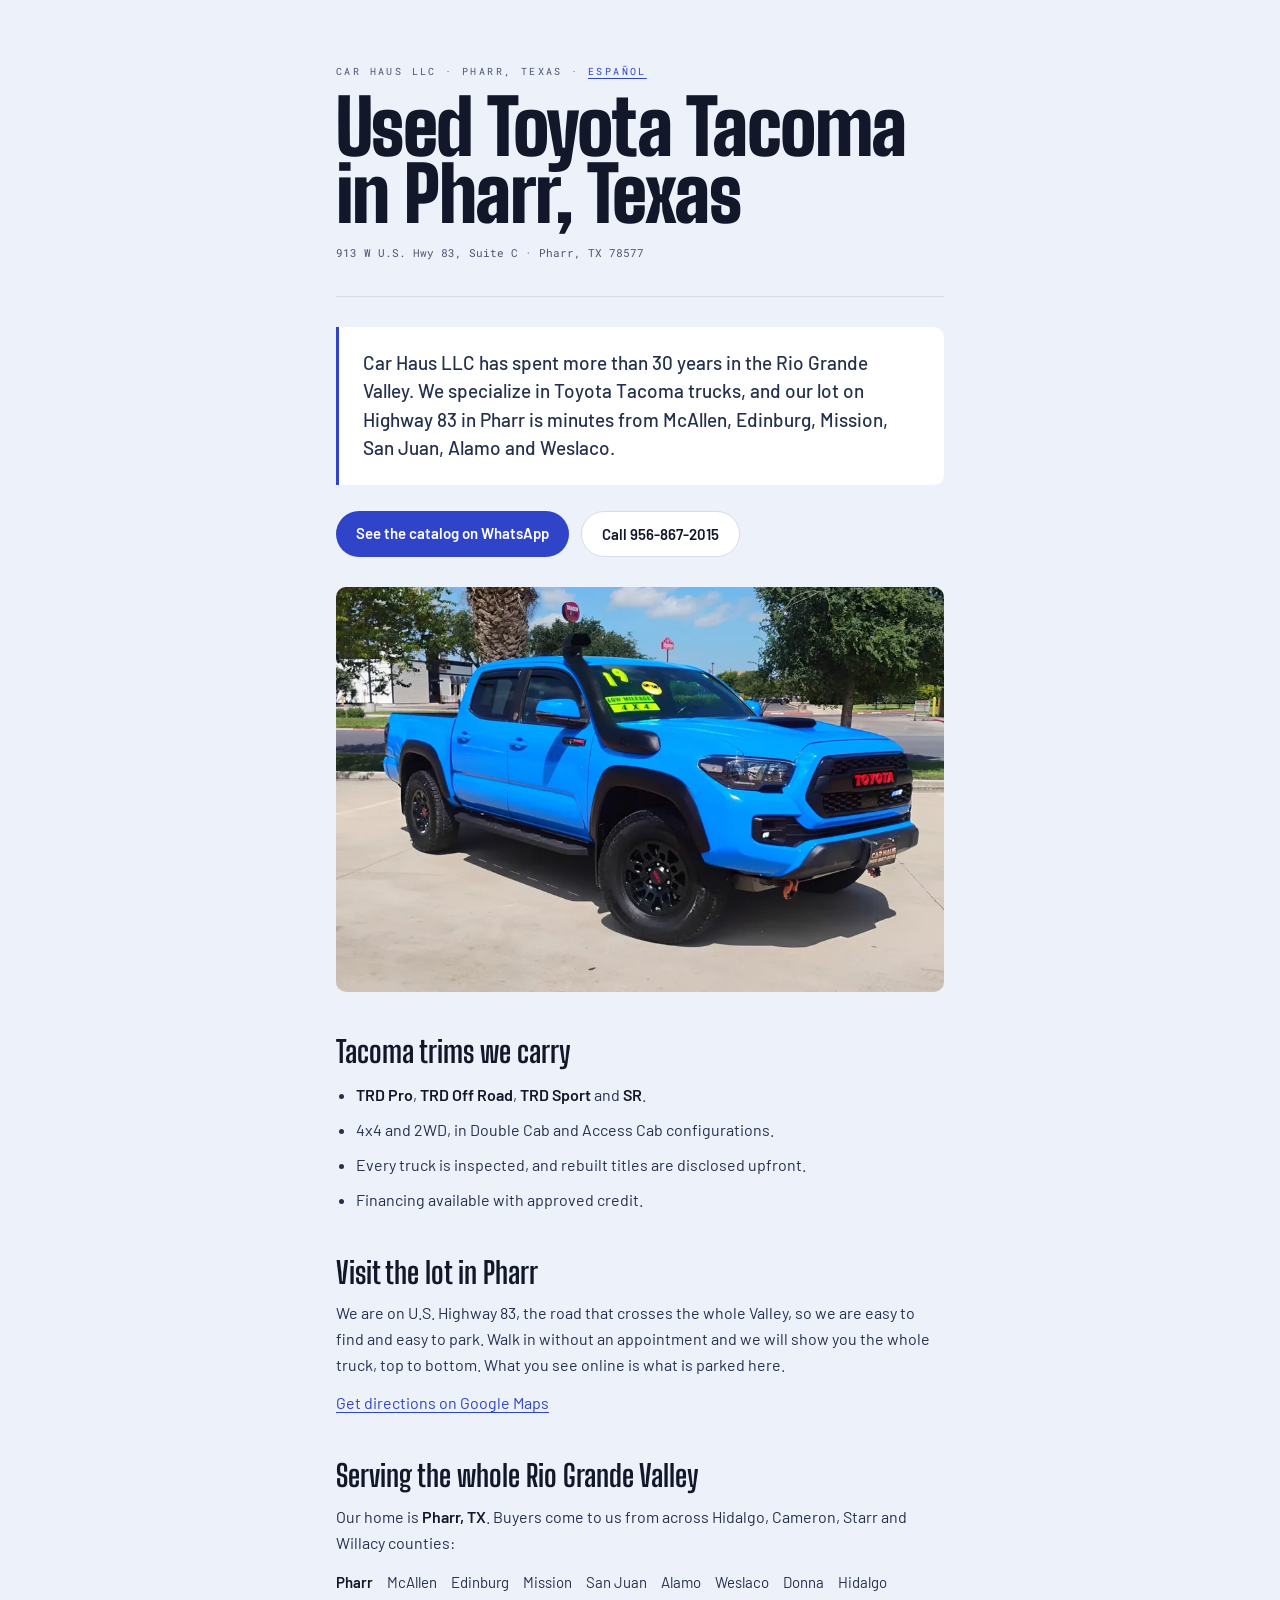
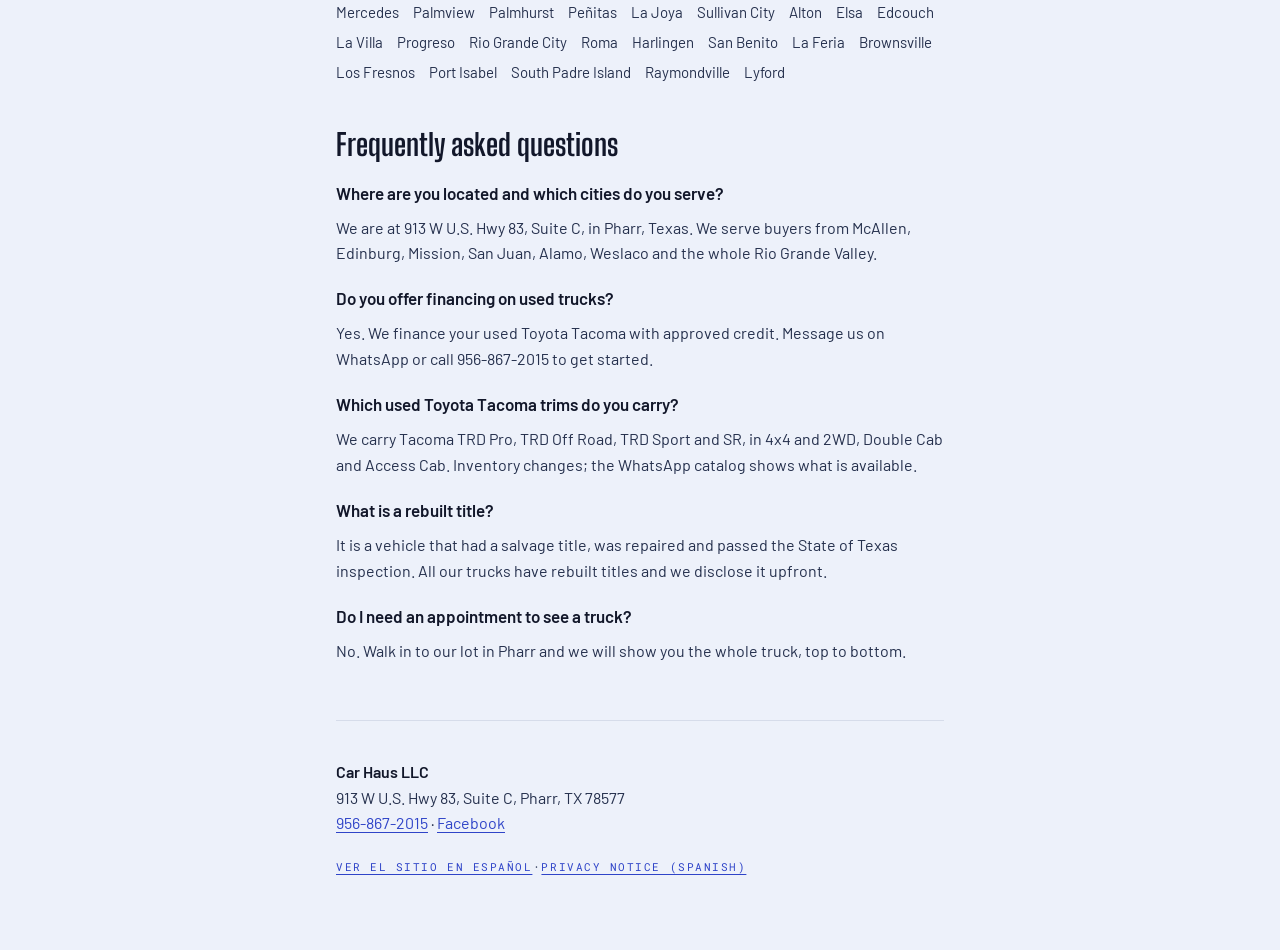
==== en.html @ 7c0ad37c "SEO bilingue y palabras clave" ====
<!DOCTYPE html>
<html lang="en-US">
<head>
<meta charset="utf-8">
<meta name="viewport" content="width=device-width, initial-scale=1, viewport-fit=cover">
<title>Used Toyota Tacoma in Pharr, TX | Car Haus LLC · McAllen &amp; RGV</title>
<meta name="description" content="Used Toyota Tacoma trucks in Pharr, Texas, minutes from McAllen, Edinburg, Mission, San Juan, Alamo and Weslaco. TRD Pro, TRD Off Road, TRD Sport and SR, inspected, with financing. 30+ years in the Rio Grande Valley.">
<meta name="robots" content="index, follow, max-image-preview:large">
<meta name="geo.region" content="US-TX">
<meta name="geo.placename" content="Pharr, Texas">
<meta name="theme-color" content="#EDF1FA">
<link rel="canonical" href="https://www.carhausrgv.com/en">
<link rel="alternate" hreflang="es-US" href="https://www.carhausrgv.com/">
<link rel="alternate" hreflang="en-US" href="https://www.carhausrgv.com/en">
<link rel="alternate" hreflang="x-default" href="https://www.carhausrgv.com/">
<meta property="og:type" content="website">
<meta property="og:site_name" content="Car Haus LLC">
<meta property="og:locale" content="en_US">
<meta property="og:locale:alternate" content="es_US">
<meta property="og:title" content="Used Toyota Tacoma in Pharr, TX | Car Haus LLC">
<meta property="og:description" content="Used Toyota Tacoma trucks in Pharr, Texas, serving McAllen, Edinburg, Mission and the whole Rio Grande Valley. Financing with approved credit.">
<meta property="og:url" content="https://www.carhausrgv.com/en">
<meta property="og:image" content="https://www.carhausrgv.com/assets/og-carhaus.png">
<meta name="twitter:card" content="summary_large_image">
<link rel="icon" href="/favicon.ico" sizes="any">
<link rel="apple-touch-icon" href="/apple-touch-icon.png">
<link rel="preconnect" href="https://fonts.googleapis.com">
<link rel="preconnect" href="https://fonts.gstatic.com" crossorigin>
<link href="https://fonts.googleapis.com/css2?family=Big+Shoulders+Display:wght@700;900&family=Barlow:wght@300;400;500;600&family=Roboto+Mono:wght@400&display=swap" rel="stylesheet">
<style>
  :root{
    --ice:#EDF1FA; --night:#04060F; --blue:#2F44C8;
    --tinta:#12172a; --tinta-2:#4a5470; --linea:#d6dcea;
    --display:"Big Shoulders Display",Impact,sans-serif;
    --body:"Barlow",system-ui,sans-serif;
    --mono:"Roboto Mono",ui-monospace,monospace;
  }
  *{box-sizing:border-box;margin:0;padding:0}
  body{
    background:var(--ice); color:var(--tinta); font-family:var(--body);
    -webkit-font-smoothing:antialiased;
    padding:0 24px calc(72px + env(safe-area-inset-bottom,0px));
  }
  .doc{max-width:38rem; margin:0 auto}
  header{padding:52px 0 34px; border-bottom:1px solid var(--linea)}
  .marca{font-family:var(--mono); font-size:10px; letter-spacing:.24em; text-transform:uppercase; color:var(--tinta-2)}
  h1{font-family:var(--display); font-weight:900; font-size:clamp(44px,11vw,76px);
     line-height:.88; letter-spacing:-.02em; margin-top:14px; text-wrap:balance}
  .fecha{margin-top:16px; font-family:var(--mono); font-size:11px; color:var(--tinta-2)}
  .resumen{
    margin-top:30px; padding:22px 24px; background:#fff;
    border-left:3px solid var(--blue); border-radius:0 10px 10px 0;
    font-size:clamp(16px,4.2vw,19px); line-height:1.5; font-weight:500; text-wrap:pretty;
  }
  h2{font-family:var(--display); font-weight:700; font-size:clamp(22px,5.5vw,30px);
     line-height:1.06; margin:44px 0 12px; text-wrap:balance}
  p{font-size:16px; line-height:1.62; color:#25304d; margin-top:12px; text-wrap:pretty}
  ul{margin:14px 0 0 20px}
  li{font-size:16px; line-height:1.62; color:#25304d; margin-top:9px; text-wrap:pretty}
  b{font-weight:600; color:var(--tinta)}
  a{color:var(--blue); text-decoration:underline; text-underline-offset:3px}
  a:focus-visible{outline:2px solid var(--blue); outline-offset:3px; border-radius:2px}
  footer{margin-top:56px; padding-top:26px; border-top:1px solid var(--linea);
         font-size:14px; line-height:1.6; color:var(--tinta-2)}
  footer a{color:var(--blue)}
  .volver{display:inline-block; margin-top:22px; font-family:var(--mono); font-size:11px;
          letter-spacing:.14em; text-transform:uppercase}
  .cta{display:flex; flex-wrap:wrap; gap:12px; margin-top:26px}
  .btn{display:inline-block; padding:13px 20px; border-radius:100px; font-weight:600; font-size:15px;
       text-decoration:none; background:var(--blue); color:#fff}
  .btn--alt{background:#fff; color:var(--tinta); border:1px solid var(--linea)}
  .hero-img{display:block; width:100%; height:auto; margin-top:30px; border-radius:10px}
  .ciudades{display:flex; flex-wrap:wrap; gap:6px 14px; list-style:none; margin:14px 0 0}
  .ciudades li{margin:0; font-size:15px}
  .ciudades li:first-child{font-weight:600; color:var(--tinta)}
  .faq-q{font-size:17px; font-weight:600; margin-top:22px; color:var(--tinta)}
</style>
<script type="application/ld+json">
{
  "@context": "https://schema.org",
  "@type": "AutoDealer",
  "@id": "https://www.carhausrgv.com/#dealer",
  "name": "Car Haus LLC",
  "url": "https://www.carhausrgv.com/en",
  "telephone": "+1-956-867-2015",
  "image": "https://www.carhausrgv.com/assets/og-carhaus.png",
  "address": {
    "@type": "PostalAddress",
    "streetAddress": "913 W U.S. Hwy 83, Suite C",
    "addressLocality": "Pharr",
    "addressRegion": "TX",
    "postalCode": "78577",
    "addressCountry": "US"
  },
  "description": "Used Toyota Tacoma dealer in Pharr, Texas, serving the Rio Grande Valley. 30+ years of experience. Inspected trucks with rebuilt titles disclosed upfront. Financing with approved credit.",
  "knowsLanguage": ["en", "es"],
  "sameAs": ["https://www.facebook.com/Carhaus2021"],
  "areaServed": [
    {"@type": "City", "name": "Pharr, TX"},
    {"@type": "City", "name": "McAllen, TX"},
    {"@type": "City", "name": "Edinburg, TX"},
    {"@type": "City", "name": "Mission, TX"},
    {"@type": "City", "name": "San Juan, TX"},
    {"@type": "City", "name": "Alamo, TX"},
    {"@type": "City", "name": "Weslaco, TX"},
    {"@type": "City", "name": "Donna, TX"},
    {"@type": "City", "name": "Hidalgo, TX"},
    {"@type": "City", "name": "Mercedes, TX"},
    {"@type": "City", "name": "Palmview, TX"},
    {"@type": "City", "name": "Palmhurst, TX"},
    {"@type": "City", "name": "Peñitas, TX"},
    {"@type": "City", "name": "La Joya, TX"},
    {"@type": "City", "name": "Sullivan City, TX"},
    {"@type": "City", "name": "Alton, TX"},
    {"@type": "City", "name": "Elsa, TX"},
    {"@type": "City", "name": "Edcouch, TX"},
    {"@type": "City", "name": "La Villa, TX"},
    {"@type": "City", "name": "Progreso, TX"},
    {"@type": "City", "name": "Rio Grande City, TX"},
    {"@type": "City", "name": "Roma, TX"},
    {"@type": "City", "name": "Harlingen, TX"},
    {"@type": "City", "name": "San Benito, TX"},
    {"@type": "City", "name": "La Feria, TX"},
    {"@type": "City", "name": "Brownsville, TX"},
    {"@type": "City", "name": "Los Fresnos, TX"},
    {"@type": "City", "name": "Port Isabel, TX"},
    {"@type": "City", "name": "South Padre Island, TX"},
    {"@type": "City", "name": "Raymondville, TX"},
    {"@type": "City", "name": "Lyford, TX"},
    {"@type": "AdministrativeArea", "name": "Rio Grande Valley"}
  ]
}
</script>
<script type="application/ld+json">
{
  "@context": "https://schema.org",
  "@type": "FAQPage",
  "inLanguage": "en-US",
  "mainEntity": [
    {
      "@type": "Question",
      "name": "Where are you located and which cities do you serve?",
      "acceptedAnswer": {
        "@type": "Answer",
        "text": "We are at 913 W U.S. Hwy 83, Suite C, in Pharr, Texas. We serve buyers from McAllen, Edinburg, Mission, San Juan, Alamo, Weslaco and the whole Rio Grande Valley."
      }
    },
    {
      "@type": "Question",
      "name": "Do you offer financing on used trucks?",
      "acceptedAnswer": {
        "@type": "Answer",
        "text": "Yes. We finance your used Toyota Tacoma with approved credit. Message us on WhatsApp or call 956-867-2015 to get started."
      }
    },
    {
      "@type": "Question",
      "name": "Which used Toyota Tacoma trims do you carry?",
      "acceptedAnswer": {
        "@type": "Answer",
        "text": "We carry Tacoma TRD Pro, TRD Off Road, TRD Sport and SR, in 4x4 and 2WD, Double Cab and Access Cab. Inventory changes; the WhatsApp catalog shows what is available."
      }
    },
    {
      "@type": "Question",
      "name": "What is a rebuilt title?",
      "acceptedAnswer": {
        "@type": "Answer",
        "text": "It is a vehicle that had a salvage title, was repaired and passed the State of Texas inspection. All our trucks have rebuilt titles and we disclose it upfront."
      }
    },
    {
      "@type": "Question",
      "name": "Do I need an appointment to see a truck?",
      "acceptedAnswer": {
        "@type": "Answer",
        "text": "No. Walk in to our lot in Pharr and we will show you the whole truck, top to bottom."
      }
    }
  ]
}
</script>
</head>
<body>
<main class="doc">
  <header>
    <p class="marca">Car Haus LLC · Pharr, Texas · <a href="/" hreflang="es" lang="es">Español</a></p>
    <h1>Used Toyota Tacoma in Pharr, Texas</h1>
    <p class="fecha">913 W U.S. Hwy 83, Suite C · Pharr, TX 78577</p>
  </header>

  <p class="resumen">Car Haus LLC has spent more than 30 years in the Rio Grande Valley. We specialize in Toyota Tacoma trucks, and our lot on Highway 83 in Pharr is minutes from McAllen, Edinburg, Mission, San Juan, Alamo and Weslaco.</p>

  <div class="cta">
    <a class="btn" href="https://wa.me/c/19568672015" rel="noopener">See the catalog on WhatsApp</a>
    <a class="btn btn--alt" href="tel:+19568672015">Call 956-867-2015</a>
  </div>

  <img class="hero-img" src="/assets/gallery/galeria-01-w.webp" width="900" height="600" alt="Blue Toyota Tacoma TRD Pro 4x4 on the Car Haus LLC lot in Pharr, Texas" fetchpriority="high">

  <h2>Tacoma trims we carry</h2>
  <ul>
    <li><b>TRD Pro</b>, <b>TRD Off Road</b>, <b>TRD Sport</b> and <b>SR</b>.</li>
    <li>4x4 and 2WD, in Double Cab and Access Cab configurations.</li>
    <li>Every truck is inspected, and rebuilt titles are disclosed upfront.</li>
    <li>Financing available with approved credit.</li>
  </ul>

  <h2>Visit the lot in Pharr</h2>
  <p>We are on U.S. Highway 83, the road that crosses the whole Valley, so we are easy to find and easy to park. Walk in without an appointment and we will show you the whole truck, top to bottom. What you see online is what is parked here.</p>
  <p><a href="https://www.google.com/maps/search/?api=1&amp;query=913+W+U.S.+Hwy+83+Suite+C%2C+Pharr%2C+TX+78577" rel="noopener">Get directions on Google Maps</a></p>

  <h2>Serving the whole Rio Grande Valley</h2>
  <p>Our home is <b>Pharr, TX</b>. Buyers come to us from across Hidalgo, Cameron, Starr and Willacy counties:</p>
  <ul class="ciudades">
    <li>Pharr</li>
    <li>McAllen</li>
    <li>Edinburg</li>
    <li>Mission</li>
    <li>San Juan</li>
    <li>Alamo</li>
    <li>Weslaco</li>
    <li>Donna</li>
    <li>Hidalgo</li>
    <li>Mercedes</li>
    <li>Palmview</li>
    <li>Palmhurst</li>
    <li>Peñitas</li>
    <li>La Joya</li>
    <li>Sullivan City</li>
    <li>Alton</li>
    <li>Elsa</li>
    <li>Edcouch</li>
    <li>La Villa</li>
    <li>Progreso</li>
    <li>Rio Grande City</li>
    <li>Roma</li>
    <li>Harlingen</li>
    <li>San Benito</li>
    <li>La Feria</li>
    <li>Brownsville</li>
    <li>Los Fresnos</li>
    <li>Port Isabel</li>
    <li>South Padre Island</li>
    <li>Raymondville</li>
    <li>Lyford</li>
  </ul>

  <h2>Frequently asked questions</h2>
  <h3 class="faq-q">Where are you located and which cities do you serve?</h3>
  <p>We are at 913 W U.S. Hwy 83, Suite C, in Pharr, Texas. We serve buyers from McAllen, Edinburg, Mission, San Juan, Alamo, Weslaco and the whole Rio Grande Valley.</p>
  <h3 class="faq-q">Do you offer financing on used trucks?</h3>
  <p>Yes. We finance your used Toyota Tacoma with approved credit. Message us on WhatsApp or call 956-867-2015 to get started.</p>
  <h3 class="faq-q">Which used Toyota Tacoma trims do you carry?</h3>
  <p>We carry Tacoma TRD Pro, TRD Off Road, TRD Sport and SR, in 4x4 and 2WD, Double Cab and Access Cab. Inventory changes; the WhatsApp catalog shows what is available.</p>
  <h3 class="faq-q">What is a rebuilt title?</h3>
  <p>It is a vehicle that had a salvage title, was repaired and passed the State of Texas inspection. All our trucks have rebuilt titles and we disclose it upfront.</p>
  <h3 class="faq-q">Do I need an appointment to see a truck?</h3>
  <p>No. Walk in to our lot in Pharr and we will show you the whole truck, top to bottom.</p>

  <footer>
    <p><b>Car Haus LLC</b><br>
    913 W U.S. Hwy 83, Suite C, Pharr, TX 78577<br>
    <a href="tel:+19568672015">956-867-2015</a> · <a href="https://www.facebook.com/Carhaus2021" rel="noopener">Facebook</a></p>
    <a class="volver" href="/" hreflang="es" lang="es">Ver el sitio en español</a> ·
    <a class="volver" href="/privacidad">Privacy notice (Spanish)</a>
  </footer>
</main>
</body>
</html>
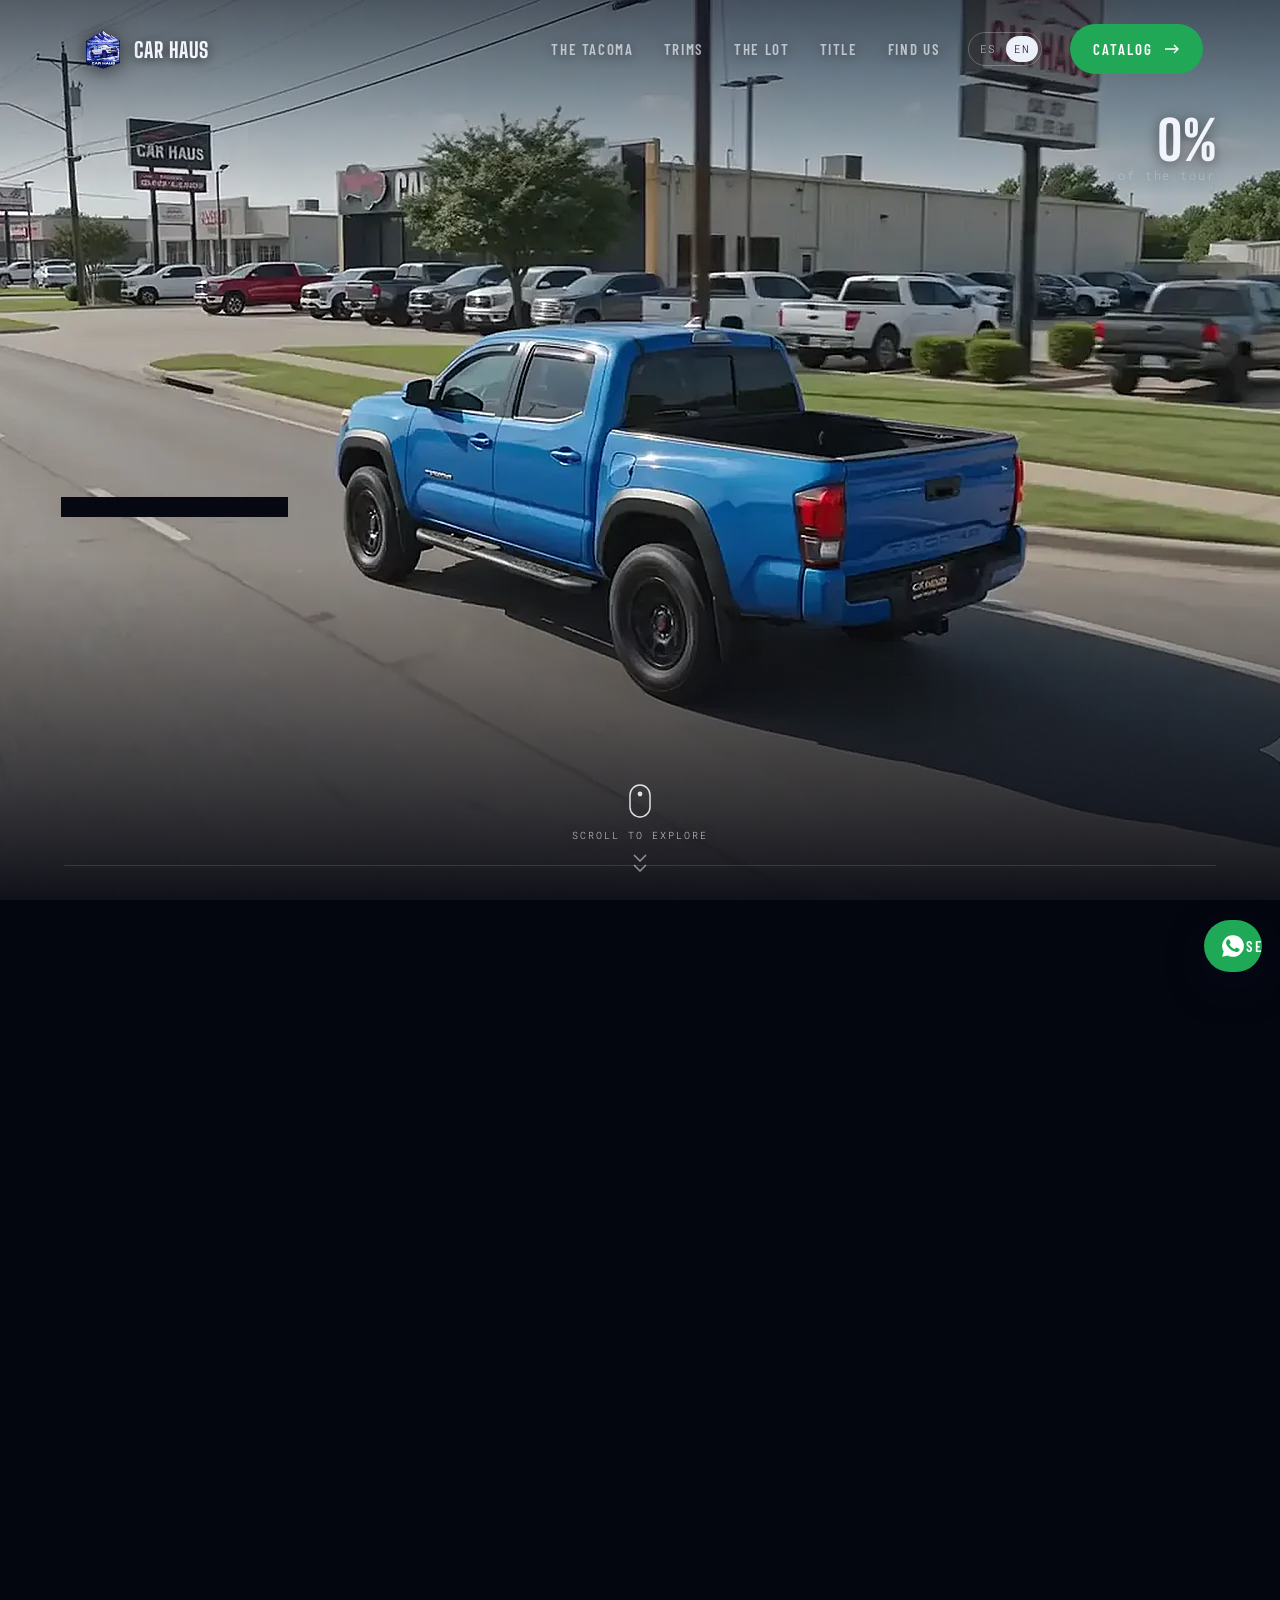
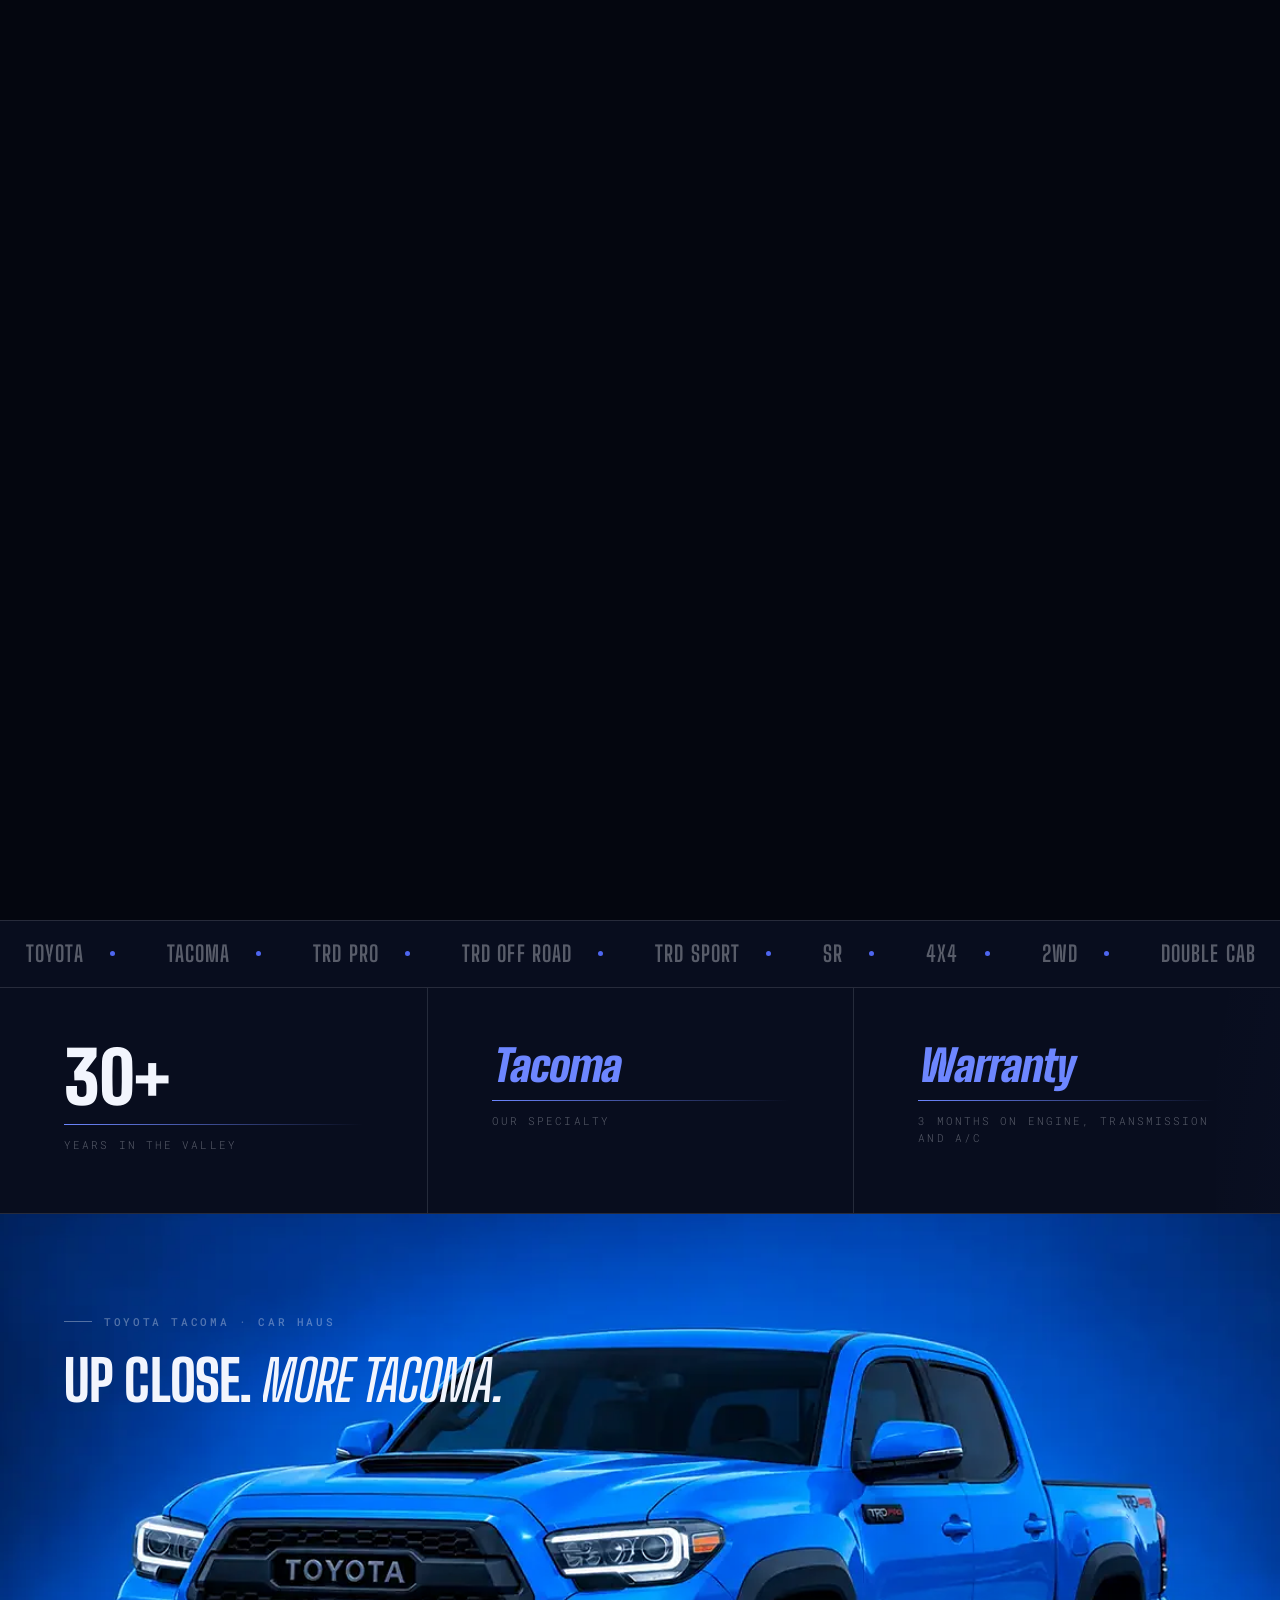
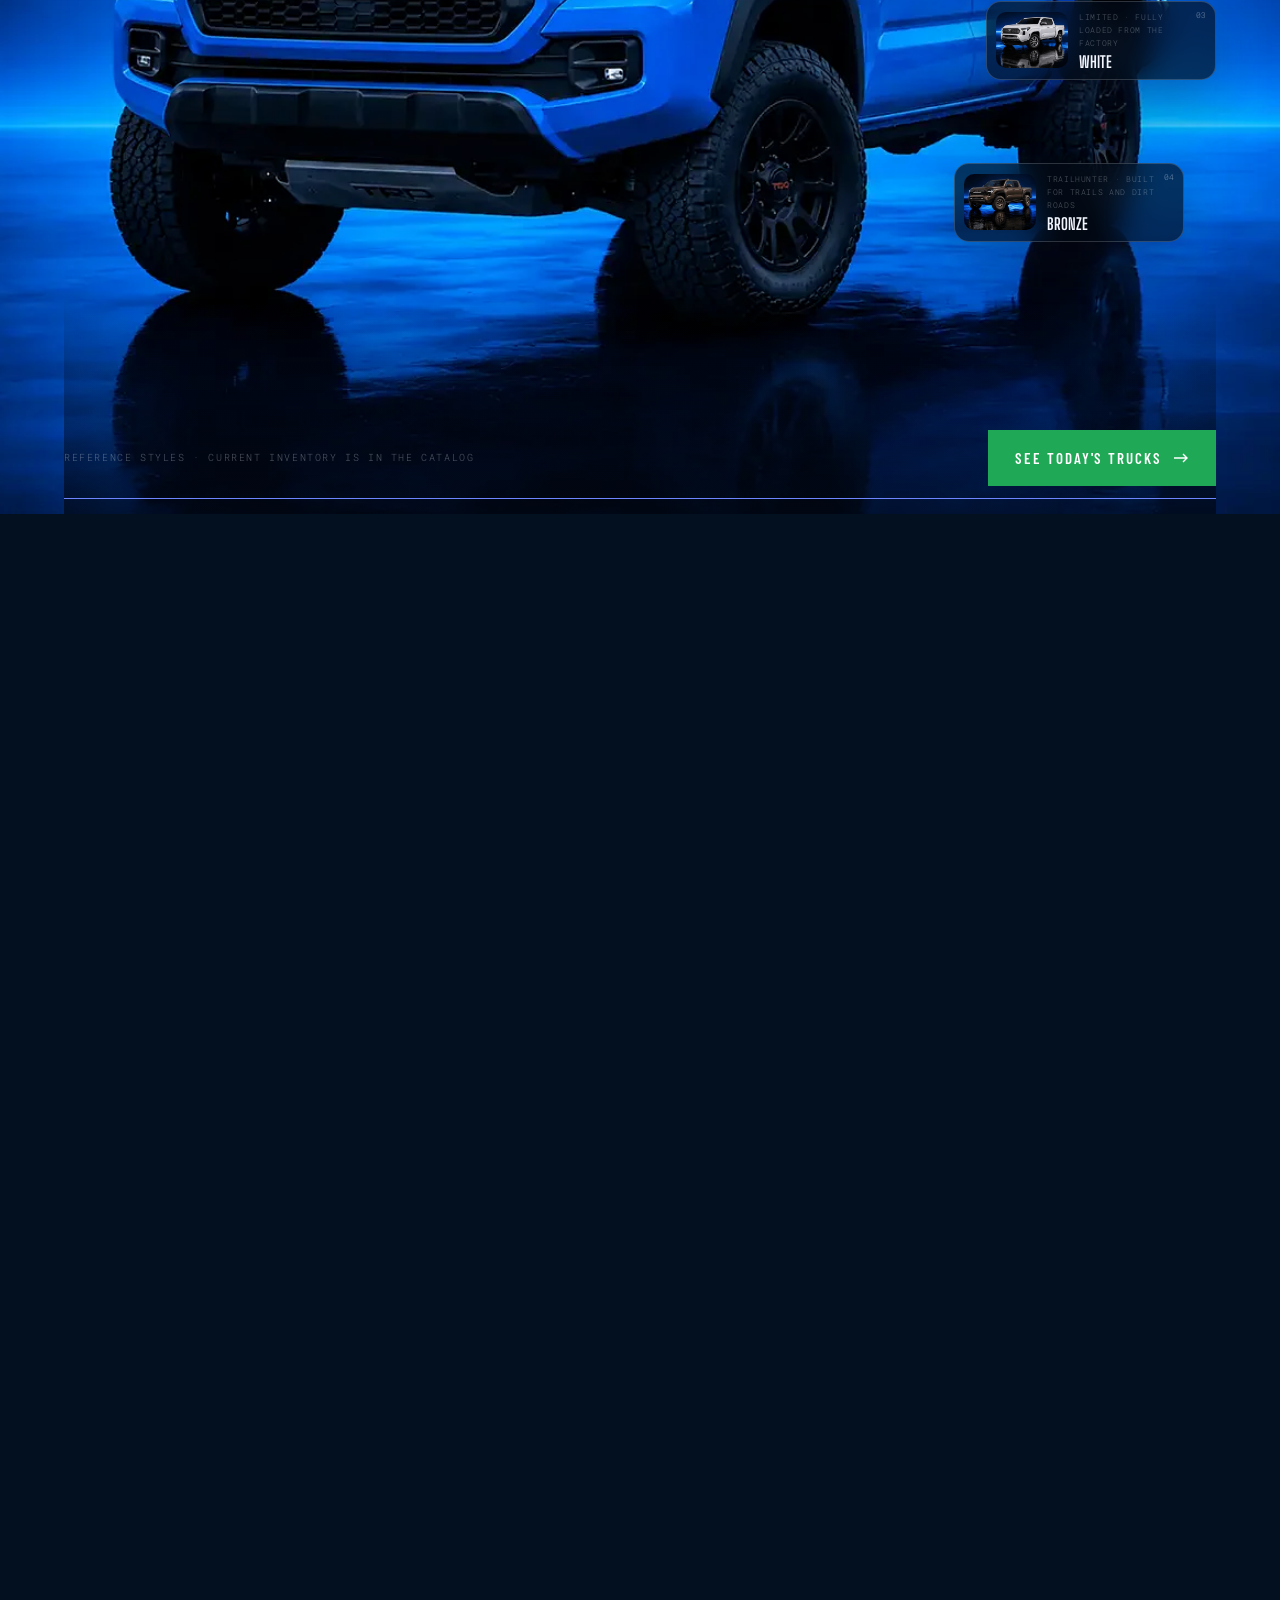
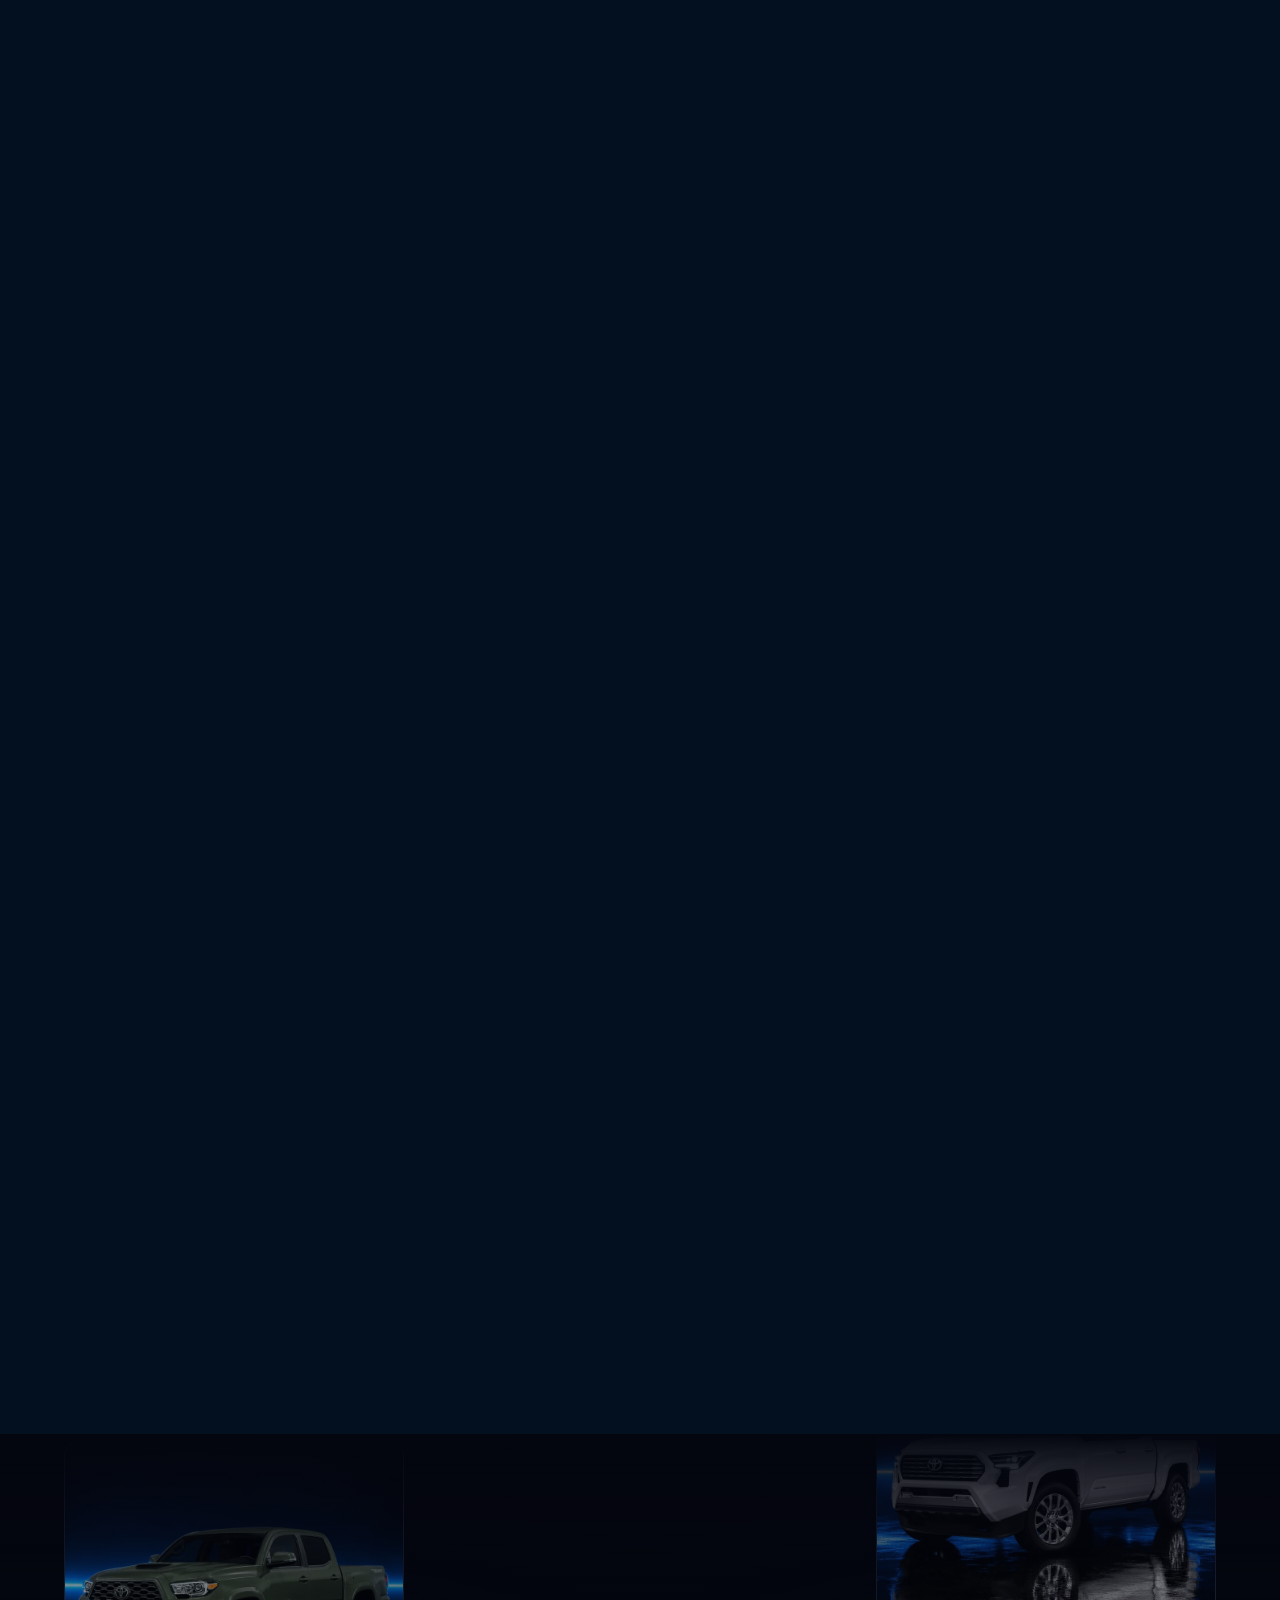
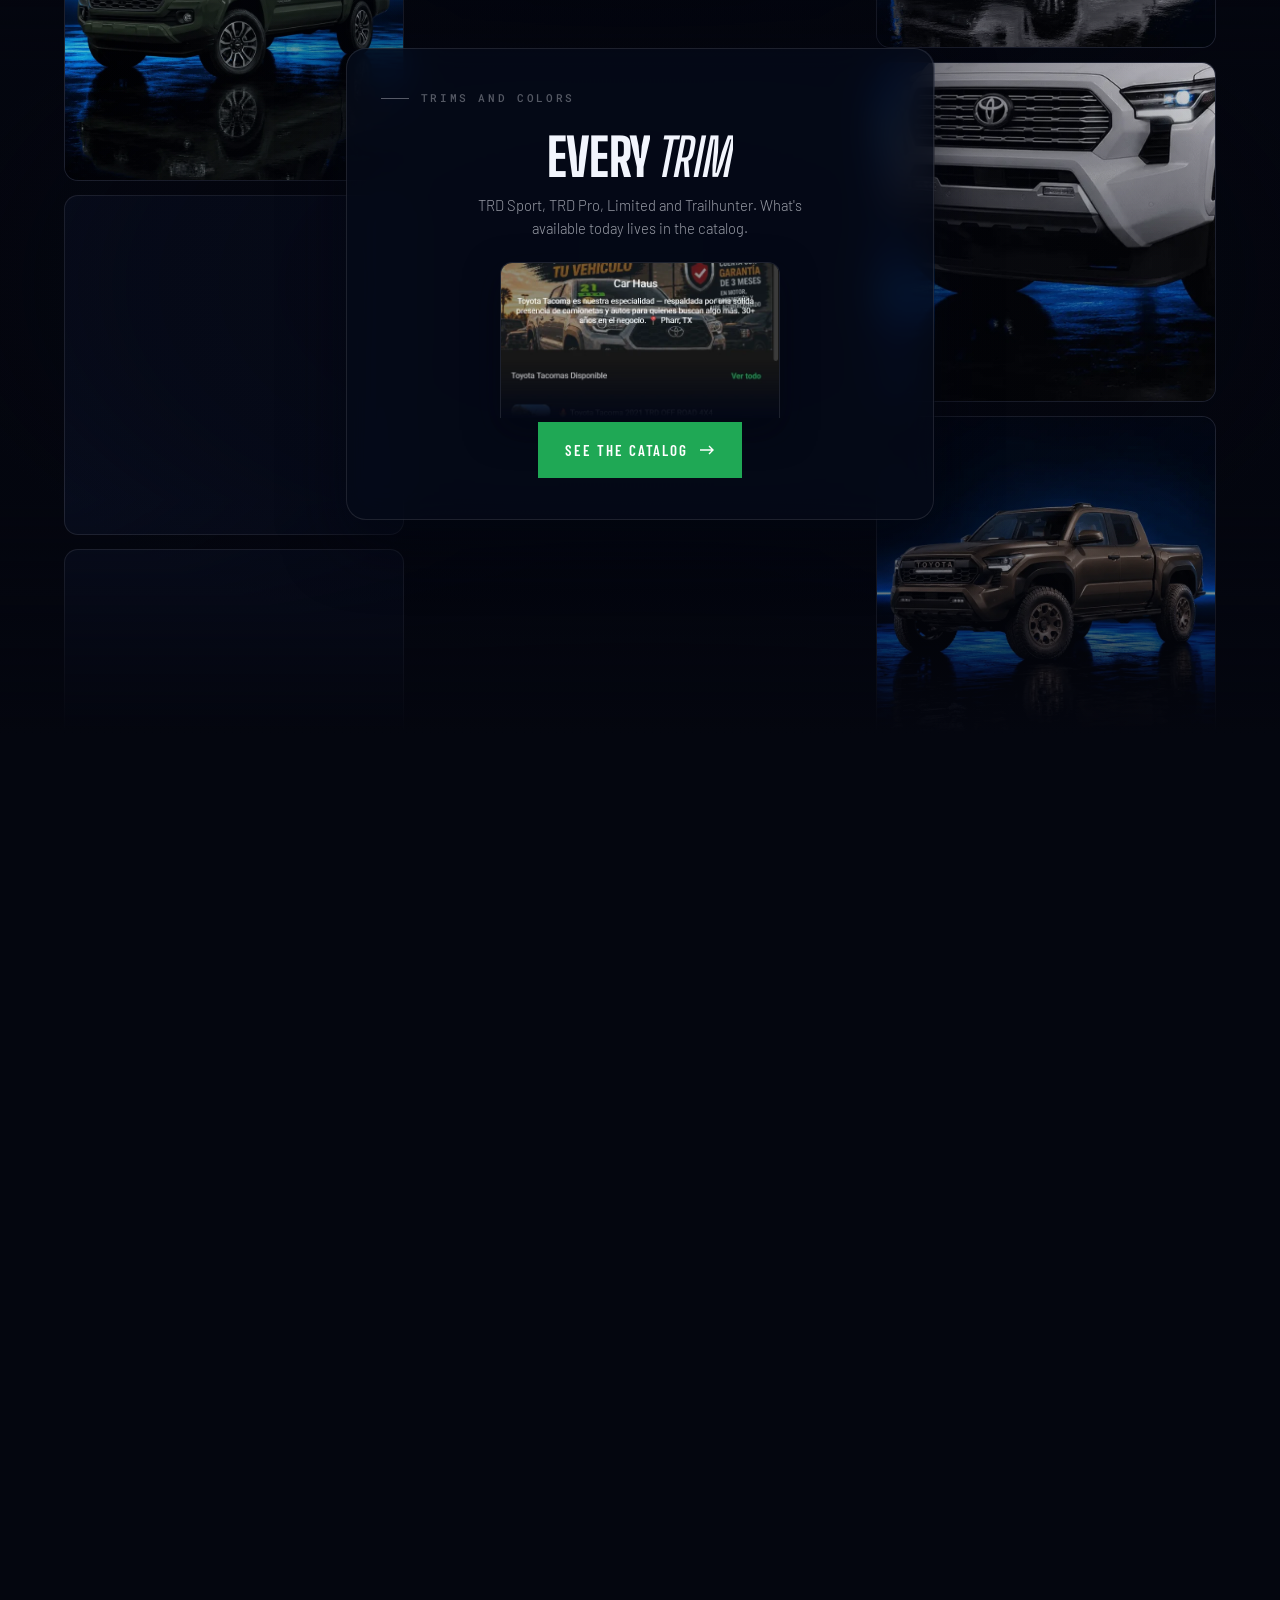
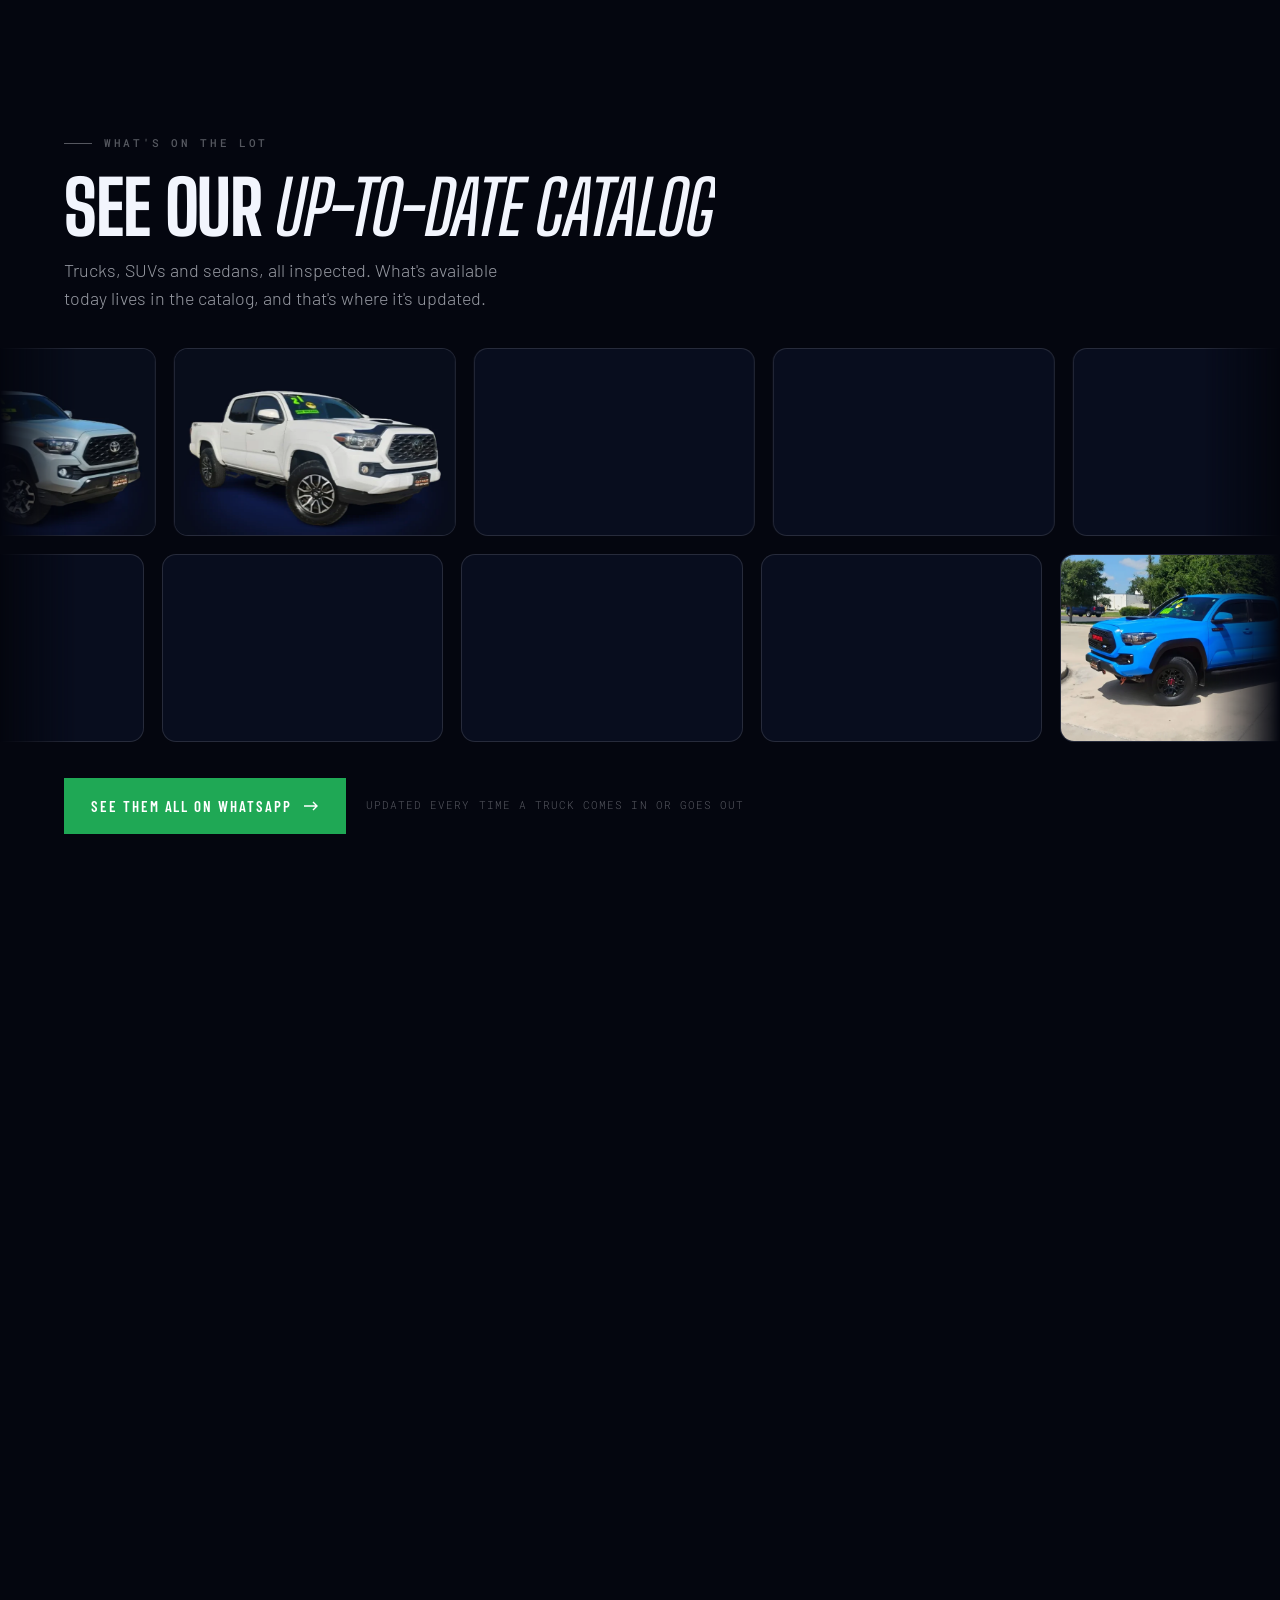
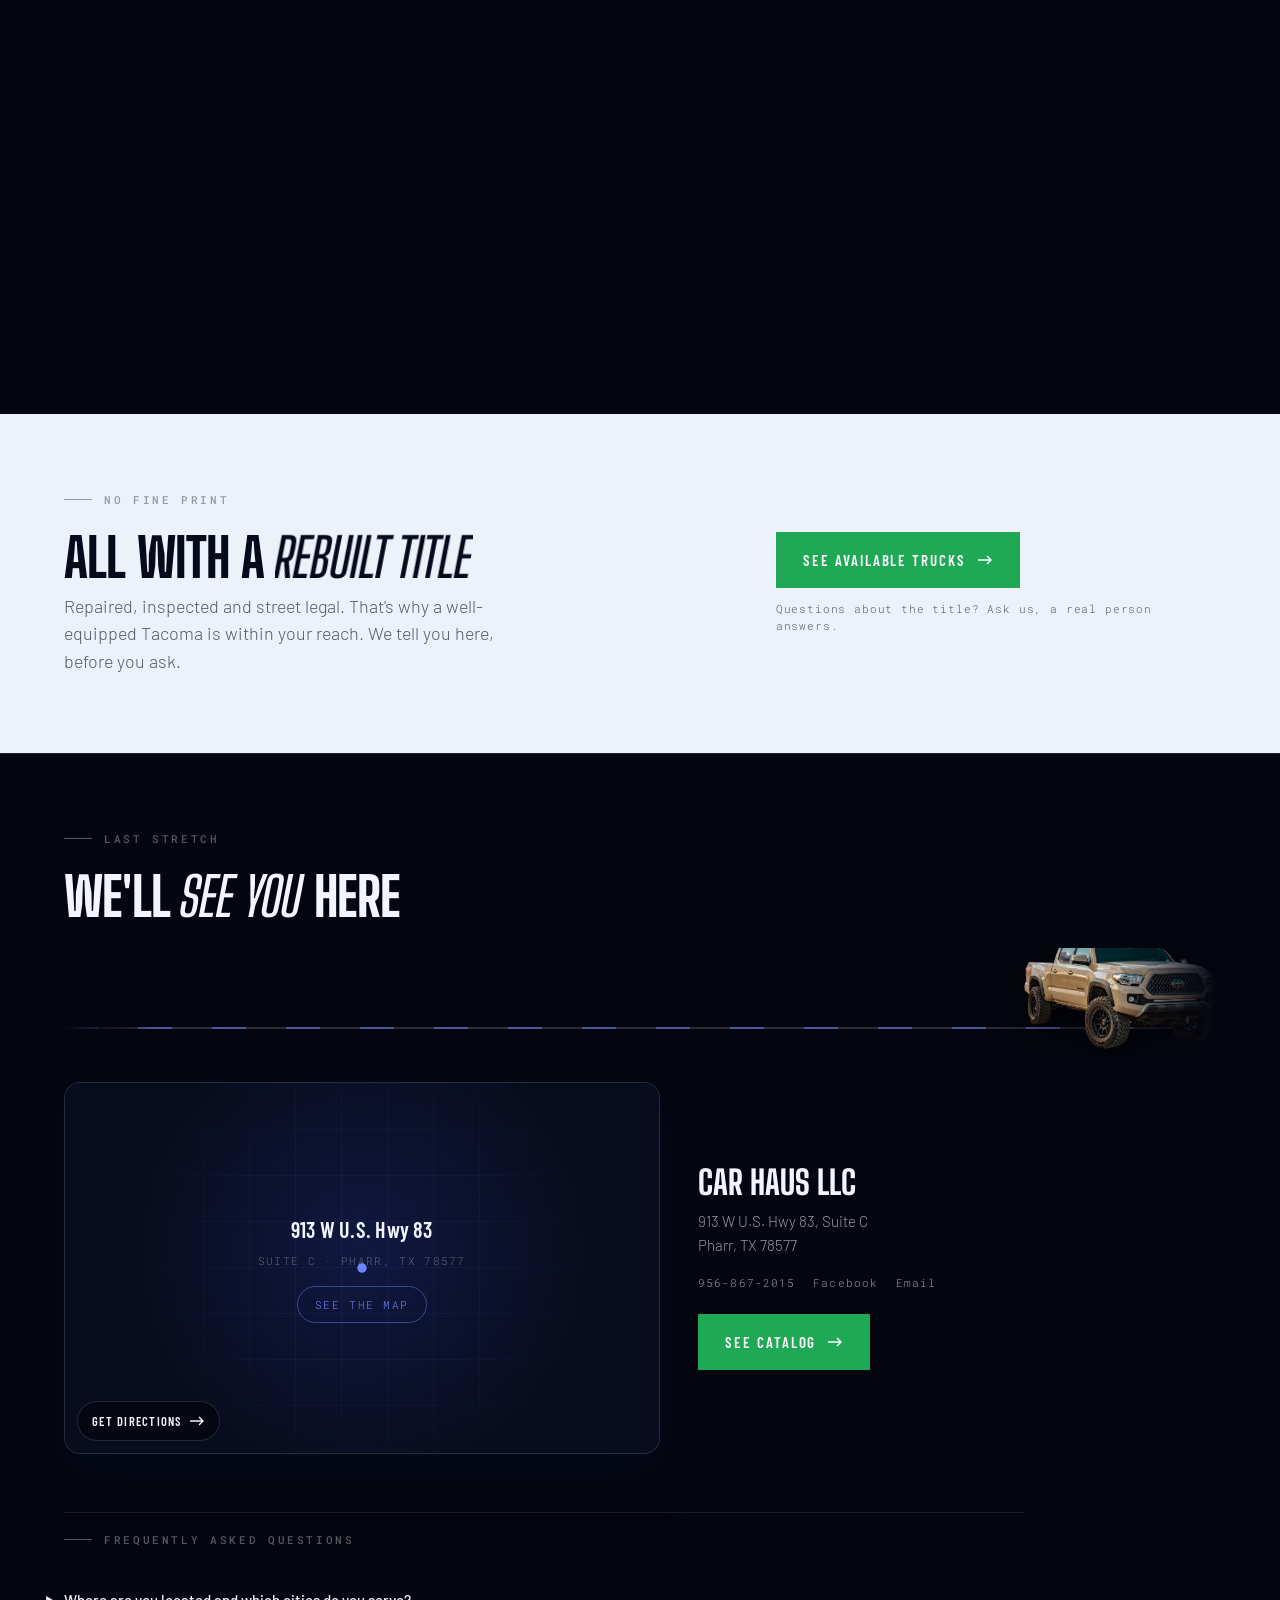
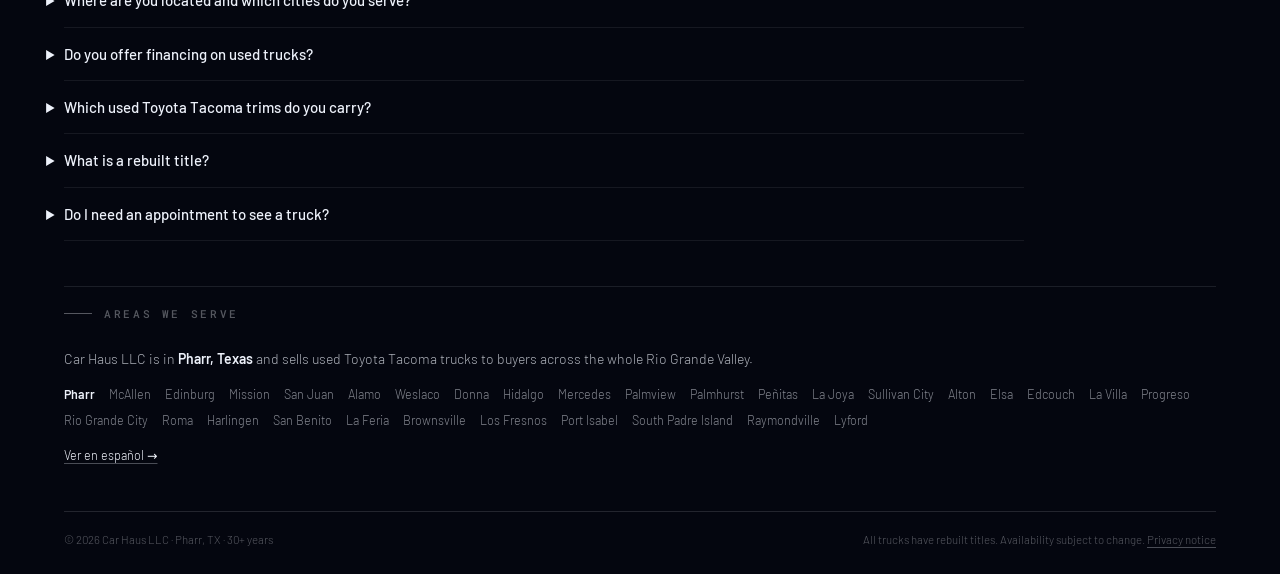
==== commit 666d1820: "Ingles igual a la principal con boton ES/EN" ====
--- a/en.html
+++ b/en.html
@@ -3,86 +3,74 @@
 <head>
 <meta charset="utf-8">
 <meta name="viewport" content="width=device-width, initial-scale=1, viewport-fit=cover">
-<title>Used Toyota Tacoma in Pharr, TX | Car Haus LLC · McAllen &amp; RGV</title>
-<meta name="description" content="Used Toyota Tacoma trucks in Pharr, Texas, minutes from McAllen, Edinburg, Mission, San Juan, Alamo and Weslaco. TRD Pro, TRD Off Road, TRD Sport and SR, inspected, with financing. 30+ years in the Rio Grande Valley.">
+<title>Used Toyota Tacoma in Pharr, TX | Car Haus LLC · Used Trucks RGV</title>
+<meta name="description" content="Used Toyota Tacoma trucks in Pharr, TX, minutes from McAllen, Edinburg, Mission, San Juan, Alamo and Weslaco. TRD Pro, TRD Off Road, TRD Sport and SR, inspected, with financing. 30+ years in the Rio Grande Valley.">
 <meta name="robots" content="index, follow, max-image-preview:large">
 <meta name="geo.region" content="US-TX">
 <meta name="geo.placename" content="Pharr, Texas">
-<meta name="theme-color" content="#EDF1FA">
+<meta name="theme-color" content="#04060F">
+
 <link rel="canonical" href="https://www.carhausrgv.com/en">
 <link rel="alternate" hreflang="es-US" href="https://www.carhausrgv.com/">
 <link rel="alternate" hreflang="en-US" href="https://www.carhausrgv.com/en">
 <link rel="alternate" hreflang="x-default" href="https://www.carhausrgv.com/">
+
 <meta property="og:type" content="website">
 <meta property="og:site_name" content="Car Haus LLC">
 <meta property="og:locale" content="en_US">
 <meta property="og:locale:alternate" content="es_US">
 <meta property="og:title" content="Used Toyota Tacoma in Pharr, TX | Car Haus LLC">
-<meta property="og:description" content="Used Toyota Tacoma trucks in Pharr, Texas, serving McAllen, Edinburg, Mission and the whole Rio Grande Valley. Financing with approved credit.">
+<meta property="og:description" content="30+ years in the Valley. Used Toyota Tacoma 4x4, TRD Off Road, TRD Sport and SR at Car Haus LLC, Pharr, Texas. Financing with approved credit.">
 <meta property="og:url" content="https://www.carhausrgv.com/en">
 <meta property="og:image" content="https://www.carhausrgv.com/assets/og-carhaus.png">
+<meta property="og:image:width" content="1200">
+<meta property="og:image:height" content="630">
+<meta property="og:image:alt" content="Toyota Tacoma on the Car Haus LLC stage, Pharr, Texas">
 <meta name="twitter:card" content="summary_large_image">
+<meta name="twitter:image" content="https://www.carhausrgv.com/assets/og-carhaus.png">
+
+<!-- El navegador pide /favicon.ico y iOS pide /apple-touch-icon.png por su
+     cuenta, esten declarados o no. Sin ellos, dos 404 en cada visita. -->
 <link rel="icon" href="/favicon.ico" sizes="any">
+<link rel="icon" type="image/png" href="assets/logo/carhaus-favicon.png?v=1788542243" sizes="64x64">
 <link rel="apple-touch-icon" href="/apple-touch-icon.png">
+
 <link rel="preconnect" href="https://fonts.googleapis.com">
 <link rel="preconnect" href="https://fonts.gstatic.com" crossorigin>
-<link href="https://fonts.googleapis.com/css2?family=Big+Shoulders+Display:wght@700;900&family=Barlow:wght@300;400;500;600&family=Roboto+Mono:wght@400&display=swap" rel="stylesheet">
-<style>
-  :root{
-    --ice:#EDF1FA; --night:#04060F; --blue:#2F44C8;
-    --tinta:#12172a; --tinta-2:#4a5470; --linea:#d6dcea;
-    --display:"Big Shoulders Display",Impact,sans-serif;
-    --body:"Barlow",system-ui,sans-serif;
-    --mono:"Roboto Mono",ui-monospace,monospace;
-  }
-  *{box-sizing:border-box;margin:0;padding:0}
-  body{
-    background:var(--ice); color:var(--tinta); font-family:var(--body);
-    -webkit-font-smoothing:antialiased;
-    padding:0 24px calc(72px + env(safe-area-inset-bottom,0px));
-  }
-  .doc{max-width:38rem; margin:0 auto}
-  header{padding:52px 0 34px; border-bottom:1px solid var(--linea)}
-  .marca{font-family:var(--mono); font-size:10px; letter-spacing:.24em; text-transform:uppercase; color:var(--tinta-2)}
-  h1{font-family:var(--display); font-weight:900; font-size:clamp(44px,11vw,76px);
-     line-height:.88; letter-spacing:-.02em; margin-top:14px; text-wrap:balance}
-  .fecha{margin-top:16px; font-family:var(--mono); font-size:11px; color:var(--tinta-2)}
-  .resumen{
-    margin-top:30px; padding:22px 24px; background:#fff;
-    border-left:3px solid var(--blue); border-radius:0 10px 10px 0;
-    font-size:clamp(16px,4.2vw,19px); line-height:1.5; font-weight:500; text-wrap:pretty;
-  }
-  h2{font-family:var(--display); font-weight:700; font-size:clamp(22px,5.5vw,30px);
-     line-height:1.06; margin:44px 0 12px; text-wrap:balance}
-  p{font-size:16px; line-height:1.62; color:#25304d; margin-top:12px; text-wrap:pretty}
-  ul{margin:14px 0 0 20px}
-  li{font-size:16px; line-height:1.62; color:#25304d; margin-top:9px; text-wrap:pretty}
-  b{font-weight:600; color:var(--tinta)}
-  a{color:var(--blue); text-decoration:underline; text-underline-offset:3px}
-  a:focus-visible{outline:2px solid var(--blue); outline-offset:3px; border-radius:2px}
-  footer{margin-top:56px; padding-top:26px; border-top:1px solid var(--linea);
-         font-size:14px; line-height:1.6; color:var(--tinta-2)}
-  footer a{color:var(--blue)}
-  .volver{display:inline-block; margin-top:22px; font-family:var(--mono); font-size:11px;
-          letter-spacing:.14em; text-transform:uppercase}
-  .cta{display:flex; flex-wrap:wrap; gap:12px; margin-top:26px}
-  .btn{display:inline-block; padding:13px 20px; border-radius:100px; font-weight:600; font-size:15px;
-       text-decoration:none; background:var(--blue); color:#fff}
-  .btn--alt{background:#fff; color:var(--tinta); border:1px solid var(--linea)}
-  .hero-img{display:block; width:100%; height:auto; margin-top:30px; border-radius:10px}
-  .ciudades{display:flex; flex-wrap:wrap; gap:6px 14px; list-style:none; margin:14px 0 0}
-  .ciudades li{margin:0; font-size:15px}
-  .ciudades li:first-child{font-weight:600; color:var(--tinta)}
-  .faq-q{font-size:17px; font-weight:600; margin-top:22px; color:var(--tinta)}
-</style>
+<link href="https://fonts.googleapis.com/css2?family=Big+Shoulders+Display:wght@600;700;800;900&family=Barlow:wght@200;300;400;500;600&family=Barlow+Condensed:wght@500;600;700&family=Roboto+Mono:wght@400;500&display=swap" rel="stylesheet">
+
+<!-- El nuevo recorrido del hero es un solo MP4 optimizado. Evitamos cargar
+     las 80 imagenes de la secuencia anterior antes de mostrar la pagina. -->
+<!-- Primeros cuadros del recorrido. El navegador los pide antes de leer el
+     script, asi el hero aparece de inmediato.
+
+     Antes aqui se precargaba hero_video.mp4: 2.85 MB que ya no se usan,
+     porque el hero corre con secuencias de imagenes. Era peso tirado en
+     cada visita, y en telefono se notaba.
+
+     El atributo media evita bajar los dos juegos: telefono pide film/
+     (1150px), el monitor normal film-md/ (1600px) y la pantalla retina o
+     ancha film-hd/ (2200px). El corte de telefono es el mismo 767px
+     que usa buildHero en script.js. -->
+<link rel="preload" as="image" href="assets/360/film/f-001.webp?v=1788542243" media="(max-width: 767px)" fetchpriority="high">
+<link rel="preload" as="image" href="assets/360/film/f-002.webp?v=1788542243" media="(max-width: 767px)">
+<link rel="preload" as="image" href="assets/360/film-md/f-001.webp?v=1788542243" media="(min-width: 768px) and (max-width: 1899px) and (max-resolution: 1.99dppx)" fetchpriority="high">
+<link rel="preload" as="image" href="assets/360/film-md/f-002.webp?v=1788542243" media="(min-width: 768px) and (max-width: 1899px) and (max-resolution: 1.99dppx)">
+<link rel="preload" as="image" href="assets/360/film-hd/f-001.webp?v=1788542243" media="(min-width: 1900px), (min-width: 768px) and (min-resolution: 2dppx)" fetchpriority="high">
+<link rel="preload" as="image" href="assets/360/film-hd/f-002.webp?v=1788542243" media="(min-width: 1900px), (min-width: 768px) and (min-resolution: 2dppx)">
+<!-- El codigo tambien sale versionado: sin esto un navegador testarudo
+     puede quedarse con una hoja de estilos vieja aunque el HTML sea nuevo. -->
+<link rel="stylesheet" href="style.css?v=1788542243">
+
 <script type="application/ld+json">
 {
   "@context": "https://schema.org",
   "@type": "AutoDealer",
   "@id": "https://www.carhausrgv.com/#dealer",
   "name": "Car Haus LLC",
+  "telephone": "+1-956-867-2015",
+  "email": "jorgealfonsolopez94@gmail.com",
   "url": "https://www.carhausrgv.com/en",
-  "telephone": "+1-956-867-2015",
   "image": "https://www.carhausrgv.com/assets/og-carhaus.png",
   "address": {
     "@type": "PostalAddress",
@@ -92,42 +80,147 @@
     "postalCode": "78577",
     "addressCountry": "US"
   },
-  "description": "Used Toyota Tacoma dealer in Pharr, Texas, serving the Rio Grande Valley. 30+ years of experience. Inspected trucks with rebuilt titles disclosed upfront. Financing with approved credit.",
-  "knowsLanguage": ["en", "es"],
-  "sameAs": ["https://www.facebook.com/Carhaus2021"],
+  "description": "Used Toyota Tacoma dealer in Pharr, Texas, serving McAllen, Edinburg, Mission, San Juan, Alamo, Weslaco and the whole Rio Grande Valley. 30+ years of experience. Inspected trucks with rebuilt titles disclosed upfront. Financing with approved credit.",
+  "hasMap": "https://www.google.com/maps/search/?api=1&query=913+W+U.S.+Hwy+83+Suite+C%2C+Pharr%2C+TX+78577",
+  "logo": "https://www.carhausrgv.com/assets/logo/carhaus-logo.webp",
+  "priceRange": "$$",
+  "knowsLanguage": [
+    "es",
+    "en"
+  ],
   "areaServed": [
-    {"@type": "City", "name": "Pharr, TX"},
-    {"@type": "City", "name": "McAllen, TX"},
-    {"@type": "City", "name": "Edinburg, TX"},
-    {"@type": "City", "name": "Mission, TX"},
-    {"@type": "City", "name": "San Juan, TX"},
-    {"@type": "City", "name": "Alamo, TX"},
-    {"@type": "City", "name": "Weslaco, TX"},
-    {"@type": "City", "name": "Donna, TX"},
-    {"@type": "City", "name": "Hidalgo, TX"},
-    {"@type": "City", "name": "Mercedes, TX"},
-    {"@type": "City", "name": "Palmview, TX"},
-    {"@type": "City", "name": "Palmhurst, TX"},
-    {"@type": "City", "name": "Peñitas, TX"},
-    {"@type": "City", "name": "La Joya, TX"},
-    {"@type": "City", "name": "Sullivan City, TX"},
-    {"@type": "City", "name": "Alton, TX"},
-    {"@type": "City", "name": "Elsa, TX"},
-    {"@type": "City", "name": "Edcouch, TX"},
-    {"@type": "City", "name": "La Villa, TX"},
-    {"@type": "City", "name": "Progreso, TX"},
-    {"@type": "City", "name": "Rio Grande City, TX"},
-    {"@type": "City", "name": "Roma, TX"},
-    {"@type": "City", "name": "Harlingen, TX"},
-    {"@type": "City", "name": "San Benito, TX"},
-    {"@type": "City", "name": "La Feria, TX"},
-    {"@type": "City", "name": "Brownsville, TX"},
-    {"@type": "City", "name": "Los Fresnos, TX"},
-    {"@type": "City", "name": "Port Isabel, TX"},
-    {"@type": "City", "name": "South Padre Island, TX"},
-    {"@type": "City", "name": "Raymondville, TX"},
-    {"@type": "City", "name": "Lyford, TX"},
-    {"@type": "AdministrativeArea", "name": "Rio Grande Valley"}
+    {
+      "@type": "City",
+      "name": "Pharr, TX"
+    },
+    {
+      "@type": "City",
+      "name": "McAllen, TX"
+    },
+    {
+      "@type": "City",
+      "name": "Edinburg, TX"
+    },
+    {
+      "@type": "City",
+      "name": "Mission, TX"
+    },
+    {
+      "@type": "City",
+      "name": "San Juan, TX"
+    },
+    {
+      "@type": "City",
+      "name": "Alamo, TX"
+    },
+    {
+      "@type": "City",
+      "name": "Weslaco, TX"
+    },
+    {
+      "@type": "City",
+      "name": "Donna, TX"
+    },
+    {
+      "@type": "City",
+      "name": "Hidalgo, TX"
+    },
+    {
+      "@type": "City",
+      "name": "Mercedes, TX"
+    },
+    {
+      "@type": "City",
+      "name": "Palmview, TX"
+    },
+    {
+      "@type": "City",
+      "name": "Palmhurst, TX"
+    },
+    {
+      "@type": "City",
+      "name": "Peñitas, TX"
+    },
+    {
+      "@type": "City",
+      "name": "La Joya, TX"
+    },
+    {
+      "@type": "City",
+      "name": "Sullivan City, TX"
+    },
+    {
+      "@type": "City",
+      "name": "Alton, TX"
+    },
+    {
+      "@type": "City",
+      "name": "Elsa, TX"
+    },
+    {
+      "@type": "City",
+      "name": "Edcouch, TX"
+    },
+    {
+      "@type": "City",
+      "name": "La Villa, TX"
+    },
+    {
+      "@type": "City",
+      "name": "Progreso, TX"
+    },
+    {
+      "@type": "City",
+      "name": "Rio Grande City, TX"
+    },
+    {
+      "@type": "City",
+      "name": "Roma, TX"
+    },
+    {
+      "@type": "City",
+      "name": "Harlingen, TX"
+    },
+    {
+      "@type": "City",
+      "name": "San Benito, TX"
+    },
+    {
+      "@type": "City",
+      "name": "La Feria, TX"
+    },
+    {
+      "@type": "City",
+      "name": "Brownsville, TX"
+    },
+    {
+      "@type": "City",
+      "name": "Los Fresnos, TX"
+    },
+    {
+      "@type": "City",
+      "name": "Port Isabel, TX"
+    },
+    {
+      "@type": "City",
+      "name": "South Padre Island, TX"
+    },
+    {
+      "@type": "City",
+      "name": "Raymondville, TX"
+    },
+    {
+      "@type": "City",
+      "name": "Lyford, TX"
+    },
+    {
+      "@type": "AdministrativeArea",
+      "name": "Rio Grande Valley"
+    }
+  ],
+  "keywords": "used Toyota Tacoma Pharr, used trucks Pharr TX, used trucks McAllen, used Tacoma Edinburg, used Tacoma Mission TX, used car dealer Rio Grande Valley, Tacoma TRD Pro, Tacoma TRD Off Road, truck financing RGV",
+  "sameAs": [
+    "https://www.facebook.com/Carhaus2021"
   ]
 }
 </script>
@@ -182,89 +275,17 @@
 </script>
 </head>
 <body>
-<main class="doc">
-  <header>
-    <p class="marca">Car Haus LLC · Pharr, Texas · <a href="/" hreflang="es" lang="es">Español</a></p>
-    <h1>Used Toyota Tacoma in Pharr, Texas</h1>
-    <p class="fecha">913 W U.S. Hwy 83, Suite C · Pharr, TX 78577</p>
-  </header>
-
-  <p class="resumen">Car Haus LLC has spent more than 30 years in the Rio Grande Valley. We specialize in Toyota Tacoma trucks, and our lot on Highway 83 in Pharr is minutes from McAllen, Edinburg, Mission, San Juan, Alamo and Weslaco.</p>
-
-  <div class="cta">
-    <a class="btn" href="https://wa.me/c/19568672015" rel="noopener">See the catalog on WhatsApp</a>
-    <a class="btn btn--alt" href="tel:+19568672015">Call 956-867-2015</a>
-  </div>
-
-  <img class="hero-img" src="/assets/gallery/galeria-01-w.webp" width="900" height="600" alt="Blue Toyota Tacoma TRD Pro 4x4 on the Car Haus LLC lot in Pharr, Texas" fetchpriority="high">
-
-  <h2>Tacoma trims we carry</h2>
-  <ul>
-    <li><b>TRD Pro</b>, <b>TRD Off Road</b>, <b>TRD Sport</b> and <b>SR</b>.</li>
-    <li>4x4 and 2WD, in Double Cab and Access Cab configurations.</li>
-    <li>Every truck is inspected, and rebuilt titles are disclosed upfront.</li>
-    <li>Financing available with approved credit.</li>
-  </ul>
-
-  <h2>Visit the lot in Pharr</h2>
-  <p>We are on U.S. Highway 83, the road that crosses the whole Valley, so we are easy to find and easy to park. Walk in without an appointment and we will show you the whole truck, top to bottom. What you see online is what is parked here.</p>
-  <p><a href="https://www.google.com/maps/search/?api=1&amp;query=913+W+U.S.+Hwy+83+Suite+C%2C+Pharr%2C+TX+78577" rel="noopener">Get directions on Google Maps</a></p>
-
-  <h2>Serving the whole Rio Grande Valley</h2>
-  <p>Our home is <b>Pharr, TX</b>. Buyers come to us from across Hidalgo, Cameron, Starr and Willacy counties:</p>
-  <ul class="ciudades">
-    <li>Pharr</li>
-    <li>McAllen</li>
-    <li>Edinburg</li>
-    <li>Mission</li>
-    <li>San Juan</li>
-    <li>Alamo</li>
-    <li>Weslaco</li>
-    <li>Donna</li>
-    <li>Hidalgo</li>
-    <li>Mercedes</li>
-    <li>Palmview</li>
-    <li>Palmhurst</li>
-    <li>Peñitas</li>
-    <li>La Joya</li>
-    <li>Sullivan City</li>
-    <li>Alton</li>
-    <li>Elsa</li>
-    <li>Edcouch</li>
-    <li>La Villa</li>
-    <li>Progreso</li>
-    <li>Rio Grande City</li>
-    <li>Roma</li>
-    <li>Harlingen</li>
-    <li>San Benito</li>
-    <li>La Feria</li>
-    <li>Brownsville</li>
-    <li>Los Fresnos</li>
-    <li>Port Isabel</li>
-    <li>South Padre Island</li>
-    <li>Raymondville</li>
-    <li>Lyford</li>
-  </ul>
-
-  <h2>Frequently asked questions</h2>
-  <h3 class="faq-q">Where are you located and which cities do you serve?</h3>
-  <p>We are at 913 W U.S. Hwy 83, Suite C, in Pharr, Texas. We serve buyers from McAllen, Edinburg, Mission, San Juan, Alamo, Weslaco and the whole Rio Grande Valley.</p>
-  <h3 class="faq-q">Do you offer financing on used trucks?</h3>
-  <p>Yes. We finance your used Toyota Tacoma with approved credit. Message us on WhatsApp or call 956-867-2015 to get started.</p>
-  <h3 class="faq-q">Which used Toyota Tacoma trims do you carry?</h3>
-  <p>We carry Tacoma TRD Pro, TRD Off Road, TRD Sport and SR, in 4x4 and 2WD, Double Cab and Access Cab. Inventory changes; the WhatsApp catalog shows what is available.</p>
-  <h3 class="faq-q">What is a rebuilt title?</h3>
-  <p>It is a vehicle that had a salvage title, was repaired and passed the State of Texas inspection. All our trucks have rebuilt titles and we disclose it upfront.</p>
-  <h3 class="faq-q">Do I need an appointment to see a truck?</h3>
-  <p>No. Walk in to our lot in Pharr and we will show you the whole truck, top to bottom.</p>
-
-  <footer>
-    <p><b>Car Haus LLC</b><br>
-    913 W U.S. Hwy 83, Suite C, Pharr, TX 78577<br>
-    <a href="tel:+19568672015">956-867-2015</a> · <a href="https://www.facebook.com/Carhaus2021" rel="noopener">Facebook</a></p>
-    <a class="volver" href="/" hreflang="es" lang="es">Ver el sitio en español</a> ·
-    <a class="volver" href="/privacidad">Privacy notice (Spanish)</a>
-  </footer>
-</main>
+  <a class="skip" href="#inventario">Skip to the trucks</a>
+  <div id="root"></div>
+  <noscript>
+    <h1>Used Toyota Tacoma in Pharr, Texas | Car Haus LLC</h1>
+    <p>Car Haus LLC sells used Toyota Tacoma TRD Pro, TRD Off Road, TRD Sport and SR trucks in Pharr, TX, inspected and with financing with approved credit. 30+ years in the Rio Grande Valley.</p>
+    <p>913 W U.S. Hwy 83, Suite C, Pharr, TX 78577 · <a href="tel:+19568672015">956-867-2015</a></p>
+    <p>Serving Pharr, McAllen, Edinburg, Mission, San Juan, Alamo, Weslaco, Donna, Hidalgo, Mercedes, La Joya, Rio Grande City, Harlingen, Brownsville and the whole Valley.</p>
+    <p lang="es"><a href="/" hreflang="es">Ver en español</a></p>
+  </noscript>
+  <script src="script.js?v=1788542243"></script>
 </body>
 </html>
+
+<!-- Preview del hero optimizado en Vercel. -->
--- a/style.css
+++ b/style.css
@@ -0,0 +1,3410 @@
+/* ==========================================================================
+   CAR HAUS LLC — Landing inmersiva con scroll
+   Paleta tomada del logo: azul noche + hielo. Sin librerías.
+
+   ORDEN DEL ARCHIVO
+   00 Reset y tokens        05 Giro 360
+   01 Tipografía            06 Capacidades (sección invertida)
+   02 Navegación            07 Inventario
+   03 Hero                  08 Rebuilt / Cómo comprar / Ubicación
+   04 Ticker y cifras       09 Footer, responsive, accesibilidad
+   ========================================================================== */
+
+/* ============================ 00 · RESET Y TOKENS ========================= */
+
+*, *::before, *::after { box-sizing: border-box; }
+
+:root {
+  /* Superficies */
+  --night:      #04060F;
+  --night-2:    #080D1E;
+  --night-3:    #0E1530;
+  --ice:        #EDF1FA;
+  --ice-2:      #DCE3F3;
+  --ice-3:      #C6D0E8;
+
+  /* Marca — del logo */
+  --blue:       #2F44C8;
+  --blue-hi:    #4E66F0;
+  --blue-glow:  #6D86FF;
+
+  /* Texto */
+  --on-night:   #F2F5FD;
+  --on-night-2: rgba(242, 245, 253, 0.62);
+  --on-night-3: rgba(242, 245, 253, 0.34);
+  --on-ice:     #060B1C;
+  --on-ice-2:   rgba(6, 11, 28, 0.66);
+  --on-ice-3:   rgba(6, 11, 28, 0.38);
+
+  --line-night: rgba(242, 245, 253, 0.13);
+  --line-ice:   rgba(6, 11, 28, 0.14);
+
+  /* Tipografía */
+  --display: "Big Shoulders Display", "Arial Narrow", sans-serif;
+  --body:    "Barlow", system-ui, -apple-system, sans-serif;
+  --cond:    "Barlow Condensed", "Arial Narrow", sans-serif;
+  --mono:    "Roboto Mono", ui-monospace, monospace;
+
+  /* Ritmo */
+  --gutter: clamp(20px, 5vw, 88px);
+  --maxw: 1440px;
+  --ease: cubic-bezier(0.22, 1, 0.36, 1);
+  --ease-io: cubic-bezier(0.65, 0, 0.35, 1);
+
+  color-scheme: dark;
+}
+
+html {
+  scroll-behavior: smooth;
+  -webkit-text-size-adjust: 100%;
+}
+
+body {
+  margin: 0;
+  background: var(--night);
+  color: var(--on-night);
+  font-family: var(--body);
+  font-weight: 300;
+  font-size: clamp(15px, 1.05vw, 17px);
+  line-height: 1.62;
+  overflow-x: clip;                /* clip, no hidden: hidden convierte a body en contenedor de scroll */
+  -webkit-font-smoothing: antialiased;
+  -moz-osx-font-smoothing: grayscale;
+}
+
+img, svg, video { display: block; max-width: 100%; }
+button { font: inherit; color: inherit; background: none; border: 0; cursor: pointer; }
+a { color: inherit; text-decoration: none; }
+
+/* El navegador pinta el fondo del documento; sin esto el rebote del scroll
+   en iOS enseña blanco debajo del hero. */
+html { background: var(--night); }
+
+.skip {
+  position: fixed; top: -100px; left: 16px; z-index: 200;
+  background: var(--on-night); color: var(--night);
+  padding: 12px 20px; font-family: var(--mono); font-size: 12px;
+  text-transform: uppercase; letter-spacing: 0.1em;
+}
+.skip:focus { top: 16px; }
+
+/* ============================== 01 · TIPOGRAFÍA ========================== */
+
+.display {
+  font-family: var(--display);
+  font-weight: 800;
+  line-height: 0.82;
+  letter-spacing: -0.015em;
+  text-transform: uppercase;
+  margin: 0;
+}
+
+/* El gesto que define la referencia: la palabra del medio en itálica.
+   Big Shoulders no trae itálica real, así que se inclina y se aligera un
+   punto para que el oblicuo no se vea como un error de render. */
+.display em {
+  font-style: normal;
+  font-weight: 600;
+  display: inline-block;
+  transform: skewX(-11deg);
+}
+
+/* Bajadas respecto al primer corte: a 190px el titular se comia la pantalla
+   y se metia debajo de la barra. Estos tamanos siguen siendo grandes pero
+   dejan respirar la composicion. */
+.h-xl { font-size: clamp(44px, 7.4vw, 104px); }
+.h-lg { font-size: clamp(38px, 5.8vw, 88px); }
+.h-md { font-size: clamp(31px, 4.2vw, 62px); }
+
+/* Etiqueta monoespaciada: el detalle que separa una landing con criterio
+   de una plantilla. Se repite en cada sección. */
+.eyebrow {
+  font-family: var(--mono);
+  font-size: 11px;
+  font-weight: 500;
+  letter-spacing: 0.24em;
+  text-transform: uppercase;
+  color: var(--on-night-3);
+  display: flex;
+  align-items: center;
+  gap: 12px;
+  margin: 0 0 26px;
+}
+.eyebrow::before {
+  content: "";
+  width: 28px; height: 1px;
+  background: currentColor;
+  flex: none;
+}
+.on-ice .eyebrow { color: var(--on-ice-3); }
+
+.lede {
+  font-size: clamp(16px, 1.4vw, 20px);
+  font-weight: 300;
+  line-height: 1.55;
+  color: var(--on-night-2);
+  max-width: 46ch;
+  margin: 0;
+}
+.on-ice .lede { color: var(--on-ice-2); }
+
+/* ============================== 02 · NAVEGACIÓN ========================== */
+
+/* Barra flotante de vidrio esmerilado. El desenfoque de fondo mas un
+   borde claro arriba es lo que da la sensacion de cristal: el borde simula
+   el canto iluminado de una lamina. */
+.nav {
+  position: fixed;
+  top: 12px; left: var(--gutter); right: var(--gutter);
+  z-index: 90;
+  display: flex; align-items: center; gap: 28px;
+  padding: 11px 12px 11px 18px;
+  border-radius: 100px;
+
+  /* ARRIBA DEL TODO NO HAY BARRA, HAY TEXTO SOBRE EL VIDEO.
+
+     El cristal esmerilado estaba tapando justo la parte de la toma donde se
+     ve el cartel del negocio, que es lo que esa toma tiene que ensenar. En
+     el hero la barra desaparece y solo quedan las letras, sostenidas por su
+     propia sombra. El cristal vuelve en cuanto empiezas a bajar, que es
+     cuando hace falta separar el menu del contenido que pasa por debajo. */
+  background: transparent;
+  backdrop-filter: none;
+  -webkit-backdrop-filter: none;
+
+  border: 1px solid transparent;
+  box-shadow: none;
+
+  transition: background 0.4s var(--ease), border-color 0.4s var(--ease),
+              box-shadow 0.4s var(--ease), top 0.4s var(--ease);
+  isolation: isolate;
+}
+
+/* Al bajar se cierra un poco y se pega mas al borde. */
+.nav.is-stuck {
+  top: 8px;
+  background: rgba(10, 14, 30, 0.62);
+  backdrop-filter: blur(22px) saturate(180%);
+  -webkit-backdrop-filter: blur(22px) saturate(180%);
+  border-color: rgba(255, 255, 255, 0.14);
+  box-shadow:
+    0 10px 36px rgba(0, 0, 0, 0.44),
+    inset 0 1px 0 rgba(255, 255, 255, 0.14);
+}
+
+/* Sobre las secciones claras el cristal se invierte. */
+.nav.on-ice {
+  background: rgba(255, 255, 255, 0.52);
+  border-color: rgba(6, 11, 28, 0.10);
+  color: var(--on-ice);
+  box-shadow:
+    0 8px 30px rgba(6, 11, 28, 0.12),
+    inset 0 1px 0 rgba(255, 255, 255, 0.75);
+}
+
+/* Borde plateado que recorre la barra.
+
+   Como funciona: un pseudo-elemento un pelo mas grande que la barra lleva
+   un degradado conico que gira. Una mascara deja ver solo el grosor del
+   borde, asi que lo que se ve es un reflejo dando la vuelta al contorno,
+   no un halo. Discreto a proposito: la barra no debe competir con el
+   contenido. */
+.nav::before {
+  content: "";
+  position: absolute;
+  inset: -1px;
+  border-radius: inherit;
+  padding: 1px;
+  background: conic-gradient(
+    from var(--giro, 0deg),
+    transparent 0deg,
+    rgba(255, 255, 255, 0.10) 40deg,
+    rgba(214, 222, 240, 0.85) 78deg,
+    rgba(255, 255, 255, 0.35) 104deg,
+    transparent 150deg,
+    transparent 360deg
+  );
+  /* La mascara vacia el centro: solo queda el canto. */
+  -webkit-mask: linear-gradient(#000 0 0) content-box, linear-gradient(#000 0 0);
+  -webkit-mask-composite: xor;
+  mask: linear-gradient(#000 0 0) content-box, linear-gradient(#000 0 0);
+  mask-composite: exclude;
+  animation: recorrerBorde 6s linear infinite;
+  pointer-events: none;
+  z-index: 1;
+}
+
+/* Sobre fondo claro el plateado se apaga: ahi el brillo seria invisible y
+   solo ensuciaria el borde. */
+.nav.on-ice::before {
+  background: conic-gradient(
+    from var(--giro, 0deg),
+    transparent 0deg,
+    rgba(6, 11, 28, 0.05) 40deg,
+    rgba(6, 11, 28, 0.28) 78deg,
+    rgba(6, 11, 28, 0.10) 104deg,
+    transparent 150deg,
+    transparent 360deg
+  );
+}
+
+/* --giro se anima como angulo; hace falta declararlo para que el navegador
+   lo interpole en vez de saltar de 0 a 360. */
+@property --giro {
+  syntax: "<angle>";
+  inherits: false;
+  initial-value: 0deg;
+}
+@keyframes recorrerBorde {
+  to { --giro: 360deg; }
+}
+
+/* Respaldo para navegadores sin @property: gira el elemento entero. En ese
+   caso el efecto es mas simple pero sigue leyendose como un reflejo. */
+@supports not (background: conic-gradient(from var(--giro, 0deg), red, blue)) {
+  .nav::before { animation: none; }
+}
+
+/* El contenido de la barra va por encima del borde. */
+.nav > * { position: relative; z-index: 2; }
+
+.nav__brand { display: flex; align-items: center; gap: 11px; margin-right: auto; }
+.nav__brand img { width: 40px; height: 40px; object-fit: contain; }
+.nav__brand span {
+  font-family: var(--display); font-weight: 800; font-size: 21px;
+  letter-spacing: 0.02em; text-transform: uppercase; line-height: 1;
+}
+
+/* Direccion con punto latiendo. Oculta en escritorio, donde ese espacio
+   lo ocupan los enlaces y el boton de catalogo. */
+.nav__here {
+  display: none;
+  align-items: center;
+  gap: 8px;
+  margin-right: auto;
+  padding: 4px 2px;
+  font-family: var(--mono);
+  font-size: 10.5px;
+  letter-spacing: 0.08em;
+  color: rgba(242, 245, 253, 0.72);
+  white-space: nowrap;
+}
+.nav.on-ice .nav__here { color: rgba(6, 11, 28, 0.66); }
+
+.nav__dot {
+  position: relative;
+  width: 7px; height: 7px;
+  border-radius: 50%;
+  background: var(--blue-glow);
+  flex: none;
+}
+/* El anillo que se expande y se apaga: es el gesto que la gente asocia con
+   "ubicacion en vivo". */
+.nav__dot::after {
+  content: "";
+  position: absolute; inset: 0;
+  border-radius: 50%;
+  background: var(--blue-glow);
+  animation: latido 2.2s var(--ease-io) infinite;
+}
+@keyframes latido {
+  0%   { transform: scale(1);   opacity: 0.65; }
+  70%  { transform: scale(3.4); opacity: 0; }
+  100% { transform: scale(3.4); opacity: 0; }
+}
+
+.nav__links { display: flex; gap: 30px; }
+.nav__links a {
+  font-family: var(--cond); font-weight: 600; font-size: 15px;
+  letter-spacing: 0.11em; text-transform: uppercase;
+  opacity: 0.66; transition: opacity 0.25s;
+  position: relative; padding: 4px 0;
+}
+.nav__links a::after {
+  content: ""; position: absolute; left: 0; bottom: 0;
+  width: 100%; height: 1px; background: currentColor;
+  transform: scaleX(0); transform-origin: right;
+  transition: transform 0.35s var(--ease);
+}
+.nav__links a:hover { opacity: 1; }
+.nav__links a:hover::after { transform: scaleX(1); transform-origin: left; }
+
+.nav__toggle { display: none; width: 44px; height: 44px; align-items: center; justify-content: center; }
+.nav__toggle span {
+  display: block; width: 22px; height: 1.5px; background: currentColor;
+  position: relative;
+}
+.nav__toggle span::before, .nav__toggle span::after {
+  content: ""; position: absolute; left: 0; width: 22px; height: 1.5px; background: currentColor;
+  transition: transform 0.3s var(--ease);
+}
+.nav__toggle span::before { top: -7px; }
+.nav__toggle span::after  { top: 7px; }
+.nav.is-open .nav__toggle span { background: transparent; }
+.nav.is-open .nav__toggle span::before { transform: translateY(7px) rotate(45deg); }
+.nav.is-open .nav__toggle span::after  { transform: translateY(-7px) rotate(-45deg); }
+
+/* ================================ BOTONES ================================ */
+
+.btn {
+  display: inline-flex; align-items: center; gap: 12px;
+  padding: 15px 26px;
+  font-family: var(--cond); font-weight: 600; font-size: 15px;
+  letter-spacing: 0.13em; text-transform: uppercase;
+  border: 1px solid transparent;
+  transition: transform 0.3s var(--ease), background 0.3s, color 0.3s, border-color 0.3s;
+  will-change: transform;
+}
+.btn svg { flex: none; transition: transform 0.3s var(--ease); }
+.btn:hover svg { transform: translateX(5px); }
+
+.btn--solid { background: var(--on-night); color: var(--night); }
+.btn--solid:hover { background: var(--blue-hi); color: #fff; }
+
+.btn--ghost { border-color: var(--line-night); color: var(--on-night); }
+.btn--ghost:hover { border-color: var(--on-night); background: rgba(242,245,253,0.06); }
+
+.on-ice .btn--solid { background: var(--on-ice); color: var(--ice); }
+.on-ice .btn--solid:hover { background: var(--blue); color: #fff; }
+.on-ice .btn--ghost { border-color: var(--line-ice); color: var(--on-ice); }
+.on-ice .btn--ghost:hover { border-color: var(--on-ice); background: rgba(6,11,28,0.05); }
+
+.btn--wa { background: #1FA855; color: #fff; }
+.nav .btn { border-radius: 100px; padding: 12px 22px; }
+.btn--wa:hover { background: #17843F; }
+
+/* ================================= 03 · HERO =============================
+   El hero es el recorrido de dron a sangre. El scroll controla la
+   reproduccion: bajas y el dron avanza de la carretera al lote al letrero.
+   ========================================================================= */
+
+/* Cuatro pantallas de scroll para los 10 segundos de video: menos y el
+   recorrido pasa demasiado rapido para leer el titular encima. */
+/* 280vh para 10 segundos de recorrido. Antes eran 400: la pagina completa
+   medía 19 pantallas y el visitante no llegaba nunca al final. */
+.hero { position: relative; height: 280vh; }
+
+.hero__stage {
+  position: sticky; top: 0;
+  height: 100vh; height: 100svh;
+  overflow: hidden;
+}
+
+.hero__video,
+/* EL CARTEL DEL NEGOCIO MANDA EL ENCUADRE.
+
+   La toma es 16:9 y la pantalla suele ser mas ancha o mas baja, asi que al
+   llenarla el navegador tiene que recortar. Con el recorte centrado, en una
+   ventana baja de portatil se comia justo la franja de arriba, que es donde
+   esta el cartel CAR HAUS LLC durante todo el clip.
+
+   object-position al 22% conserva esa franja y sacrifica asfalto de abajo,
+   que no aporta nada. */
+.hero__still,
+.hero__seq img {
+  position: absolute; inset: 0;
+  width: 100%; height: 100%;
+  object-fit: cover;
+  object-position: center 22%;
+}
+
+/* Secuencia de telefono: todas apiladas, solo una encendida. Sin
+   transicion, el cambio tiene que sentirse como reproduccion. */
+.hero__seq { position: absolute; inset: 0; z-index: 1; }
+.hero__seq img { opacity: 0; }
+.hero__seq img.is-on { opacity: 1; }
+
+/* LA PIXELACION EN VERTICAL, Y POR QUE ESTA BANDA MIDE LO QUE MIDE.
+   La toma es horizontal 16:9. Llenarla a pantalla completa en vertical
+   obliga a recortar los lados y ampliar unas cuatro veces: de ahi venia el
+   pixelado.
+
+   La solucion no es dejarla diminuta en formato buzon, sino darle una banda
+   de 3:2. Con ese alto el recorte lateral es minimo: se usa cerca del 85%
+   del ancho original, o sea unos 1080 pixeles reales para los 1125 que pide
+   una pantalla de 375 puntos a 3x. Practicamente sin ampliar, y la banda
+   queda mucho mas alta que un buzon 16:9. */
+
+.hero.is-seq {
+  /* Banda 10:9. Es el punto de equilibrio medido: con la fuente a 1600px se
+     aprovechan unos 1000 pixeles reales para los 1125 que pide una pantalla
+     de 375 puntos a 3x, o sea apenas 1.12x de ampliacion. Mas alta que esto
+     y la ampliacion crece rapido y vuelve el pixelado. */
+  --band: calc(100vw * 0.9);
+}
+
+.hero.is-seq .hero__stage { background: var(--night); }
+
+/* Arranca en el borde superior, por DEBAJO de la barra: asi el cristal del
+   menu tiene imagen que desenfocar y se le ve el efecto. */
+.hero.is-seq .hero__seq,
+.hero.is-seq .hero__still {
+  top: 0;
+  bottom: auto;
+  height: var(--band);
+}
+.hero.is-seq .hero__seq img,
+.hero.is-seq .hero__still {
+  object-fit: cover;
+  /* En vertical el recorte es lateral, no vertical, asi que el cartel se
+     conserva entero: basta con centrar un poco mas alto para dejarlo
+     respirar bajo la barra. */
+  object-position: center 28%;
+  background: var(--night);
+}
+
+.hero.is-seq .hero__scrim {
+  top: 0;
+  height: var(--band);
+  /* Oscurece la franja de arriba para que la barra de vidrio se lea sobre
+     cielo claro. */
+  background: linear-gradient(to bottom, rgba(4,6,15,0.62) 0%, rgba(4,6,15,0.10) 16%, transparent 62%, rgba(4,6,15,0.55) 100%);
+}
+
+/* Fila justo debajo de la banda: senal de scroll a la izquierda,
+   porcentaje a la derecha. */
+.hero.is-seq .hero__cue,
+.hero.is-seq .hero__deg {
+  top: calc(var(--band) + 22px);
+  bottom: auto;
+}
+
+.hero.is-seq .hero__cue {
+  left: var(--gutter);
+  right: auto;
+  transform: none;
+  flex-direction: row;
+  align-items: center;
+  gap: 12px;
+  text-align: left;
+}
+.hero.is-seq .hero__cue span { max-width: 9ch; line-height: 1.35; }
+.hero.is-seq .hero__cue-chev { display: none; }
+
+.hero.is-seq .hero__deg { right: var(--gutter); }
+.hero.is-seq .hero__deg b { font-size: 46px; }
+/* La foto queda debajo por si el video no carga: nunca un rectangulo negro. */
+.hero__still { z-index: 0; }
+.hero__video { z-index: 1; }
+
+/* Sin este velo el texto blanco cae sobre cielo azul claro y no se lee.
+   Oscurece arriba, abajo y el flanco izquierdo, y respeta el centro. */
+.hero__scrim {
+  position: absolute; inset: 0; z-index: 2;
+  /* Sin texto encima el velo solo tiene que asentar los bordes y empatar
+     el final de la toma con el fondo de la seccion siguiente. */
+  background:
+    linear-gradient(to bottom, rgba(4,6,15,0.58) 0%, transparent 22%, transparent 62%, rgba(4,6,15,0.92) 100%);
+  pointer-events: none;
+}
+
+/* El hero ya no lleva titular ni ficha: la toma se defiende sola y el
+   scroll la recorre completa. Solo quedan el velo, la senal de bajar y la
+   barra de avance. */
+
+/* --- Indicador de scroll ---
+   Raton con la ruedita bajando mas dos flechas. La gente lo reconoce sin
+   tener que leer el texto. */
+.hero__cue {
+  position: absolute; left: 50%; bottom: 28px;
+  transform: translateX(-50%);
+  z-index: 5;
+  display: flex; flex-direction: column; align-items: center; gap: 10px;
+  font-family: var(--mono); font-size: 10px; letter-spacing: 0.2em;
+  text-transform: uppercase; color: rgba(242,245,253,0.82);
+  text-shadow: 0 2px 12px rgba(0,0,0,0.6);
+  will-change: opacity;
+}
+.hero__cue-mouse { color: rgba(242,245,253,0.9); }
+.cue-dot { animation: cueDot 1.9s var(--ease-io) infinite; }
+@keyframes cueDot {
+  0%   { transform: translateY(0);    opacity: 0; }
+  22%  { opacity: 1; }
+  70%  { transform: translateY(11px); opacity: 0; }
+  100% { transform: translateY(11px); opacity: 0; }
+}
+
+.hero__cue-chev { display: grid; gap: 2px; color: rgba(242,245,253,0.55); }
+.hero__cue-chev svg:first-child { animation: cueChev 1.9s var(--ease-io) infinite; }
+.hero__cue-chev svg:last-child  { animation: cueChev 1.9s var(--ease-io) 0.18s infinite; }
+@keyframes cueChev {
+  0%, 100% { opacity: 0.25; transform: translateY(-2px); }
+  50%      { opacity: 1;    transform: translateY(2px); }
+}
+
+/* Porcentaje del recorrido, arriba a la derecha bajo la barra. */
+.hero__deg {
+  position: absolute; right: var(--gutter); top: clamp(92px, 14vh, 138px);
+  z-index: 5;
+  text-align: right;
+  text-shadow: 0 2px 14px rgba(0,0,0,0.55);
+}
+
+/* ============================ 04 · TICKER Y CIFRAS ======================= */
+
+.ticker {
+  border-block: 1px solid var(--line-night);
+  overflow: hidden;
+  padding: 15px 0;
+  background: var(--night-2);
+  position: relative; z-index: 5;
+}
+.ticker__track {
+  display: flex; width: max-content;
+  animation: slide 42s linear infinite;
+}
+.ticker:hover .ticker__track { animation-play-state: paused; }
+.ticker span {
+  font-family: var(--display); font-weight: 700; font-size: 22px;
+  text-transform: uppercase; letter-spacing: 0.05em;
+  padding: 0 26px; color: var(--on-night-3);
+  display: flex; align-items: center; gap: 26px;
+  white-space: nowrap;
+}
+.ticker span::after {
+  content: ""; width: 5px; height: 5px; border-radius: 50%;
+  background: var(--blue-hi); flex: none;
+}
+@keyframes slide { to { transform: translateX(-50%); } }
+
+.stats {
+  display: grid; grid-template-columns: repeat(3, 1fr);
+  border-bottom: 1px solid var(--line-night);
+  background: var(--night-2);
+  position: relative; z-index: 5;
+  overflow: hidden;
+  --paso: 0;
+}
+/* Un reflejo tenue cruza la franja segun donde este respecto al centro de la
+   pantalla. Es scroll, no un bucle que corre solo. */
+.stats::after {
+  content: "";
+  position: absolute; inset: 0;
+  pointer-events: none;
+  background: linear-gradient(100deg,
+    transparent 0%,
+    rgba(109, 134, 255, 0.09) 46%,
+    rgba(109, 134, 255, 0.16) 50%,
+    rgba(109, 134, 255, 0.09) 54%,
+    transparent 100%);
+  transform: translateX(calc(var(--paso) * 190% - 95%));
+}
+.stats__item {
+  padding: clamp(30px, 4.6vw, 60px) var(--gutter);
+  border-left: 1px solid var(--line-night);
+  position: relative; z-index: 1;
+  min-width: 0;
+}
+.stats__item:first-child { border-left: 0; }
+.stats__num { display: block; }
+.stats__item b {
+  font-family: var(--display); font-weight: 900;
+  font-size: clamp(42px, 5.6vw, 88px); line-height: 0.86;
+  display: block; letter-spacing: -0.02em;
+}
+/* La casilla de palabra no compite en tamano con las cifras: se sostiene
+   sola con el corte en diagonal que ya es la firma de la marca. */
+.stats__item b.stats__palabra {
+  font-size: clamp(26px, 3.4vw, 54px);
+  transform: skewX(-11deg);
+  transform-origin: left bottom;
+  color: var(--blue-glow);
+}
+/* Hilo que se dibuja de izquierda a derecha al entrar la casilla. */
+.stats__linea {
+  display: block;
+  height: 1px; margin-top: 16px;
+  background: linear-gradient(90deg, var(--blue-glow), transparent);
+  transform: scaleX(0); transform-origin: left center;
+  transition: transform 0.9s var(--ease) 0.15s;
+}
+.stats__item.is-in .stats__linea { transform: scaleX(1); }
+.stats__item i {
+  font-style: normal; font-family: var(--mono); font-size: 10.5px;
+  letter-spacing: 0.2em; text-transform: uppercase;
+  color: var(--on-night-3); display: block; margin-top: 12px;
+}
+
+/* En telefono tres columnas dejan las cifras en un hilo. Se apilan: la de
+   los anos arriba, ancha, y las otras dos debajo repartidas. */
+@media (max-width: 620px) {
+  .stats { grid-template-columns: 1fr 1fr; }
+  .stats__item { padding: 26px var(--gutter); }
+  .stats__item:first-child {
+    grid-column: 1 / -1;
+    border-bottom: 1px solid var(--line-night);
+  }
+  .stats__item:nth-child(2) { border-left: 0; }
+  .stats__item i { font-size: 9.5px; letter-spacing: 0.14em; margin-top: 10px; }
+}
+
+html.no-motion .stats::after { display: none; }
+html.no-motion .stats__linea { transition: none; transform: scaleX(1); }
+
+/* ================================ 05 · GIRO 360 ========================== */
+
+/* ALTURA Y FLUIDEZ.
+   Antes eran 420vh para 12 cuadros: 35vh de scroll por cada cambio de foto.
+   Eso se siente atorado — deslizas media pantalla y la camioneta no se
+   mueve. A 170vh cada cuadro recibe unos 14vh, que es donde el giro empieza
+   a sentirse como rotacion y no como diapositivas.
+
+   La regla practica: mientras menos cuadros haya, MENOS scroll debe cubrir
+   la seccion, no mas. */
+.spin { position: relative; height: 170vh; background: var(--night); }
+
+.spin__stage {
+  position: sticky; top: 0;
+  height: 100vh; height: 100svh;
+  overflow: hidden;
+  display: grid; place-items: center;
+}
+
+.spin__glow {
+  position: absolute; left: 50%; top: 50%;
+  width: 74vmin; height: 74vmin;
+  transform: translate(-50%, -50%);
+  background: radial-gradient(circle, rgba(78,102,240,0.20) 0%, transparent 66%);
+  filter: blur(40px);
+  pointer-events: none;
+}
+
+/* Anillo de referencia: comunica que el objeto gira sobre su eje. */
+.spin__ring {
+  position: absolute; left: 50%; top: 56%;
+  width: 62vmin; height: 62vmin;
+  transform: translate(-50%, -50%) rotateX(74deg);
+  border: 1px solid rgba(120,150,255,0.20);
+  border-radius: 50%;
+  pointer-events: none;
+}
+.spin__ring::before {
+  content: ""; position: absolute; inset: 13%;
+  border: 1px solid rgba(120,150,255,0.10);
+  border-radius: 50%;
+}
+
+/* La caja sigue la forma REAL del recorte (5:3), no un cuadrado.
+   Antes la mitad de la caja era transparencia: la camioneta se dibujaba a
+   la mitad de su tamano posible y por eso se veia de baja resolucion. */
+.spin__frames {
+  position: relative;
+  width: min(92vw, 1100px);
+  aspect-ratio: 1657 / 995;
+  max-height: 62vh;
+  display: grid; place-items: center;
+}
+.spin__frames img {
+  position: absolute; inset: 0;
+  width: 100%; height: 100%;
+  object-fit: contain;
+  opacity: 0;
+  filter: drop-shadow(0 40px 50px rgba(0,0,0,0.66));
+  /* Cruce muy corto: con solo 12 cuadros el salto entre angulos se nota.
+     90ms lo suavizan sin llegar a verse dos camionetas encimadas. */
+  transition: opacity 0.09s linear;
+}
+.spin__frames img.is-on { opacity: 1; }
+
+/* Los recortes vienen sin fondo, así que la camioneta queda flotando: sin
+   una sombra que la asiente se ve pegada encima, no parada sobre el piso.
+   Esta elipse difuminada va debajo del cuadro activo y hace el contacto. */
+.spin.is-cutout .spin__frames::after {
+  content: "";
+  position: absolute;
+  left: 50%; bottom: 12%;
+  width: 62%; height: 7%;
+  transform: translateX(-50%);
+  background: radial-gradient(ellipse at center, rgba(0,0,0,0.62) 0%, transparent 72%);
+  filter: blur(9px);
+  pointer-events: none;
+  z-index: -1;
+}
+
+/* Sin fondo propio, el recorte necesita su propia caída de luz. */
+.spin.is-cutout .spin__frames img {
+  filter: drop-shadow(0 26px 34px rgba(0,0,0,0.55));
+}
+
+/* Con video la sección cambia de naturaleza: deja de ser un objeto sobre
+   fondo negro y pasa a ser una toma a sangre. Por eso el video va a pantalla
+   completa y no dentro de una caja centrada. */
+.spin__video {
+  position: absolute; inset: 0;
+  width: 100%; height: 100%;
+  object-fit: cover;
+}
+
+/* Sin este velo el texto blanco cae sobre cielo claro y no se lee.
+   Oscurece los bordes y respeta el centro de la toma. */
+.spin.is-film .spin__stage::after {
+  content: "";
+  position: absolute; inset: 0; z-index: 2;
+  background:
+    linear-gradient(to bottom, rgba(4,6,15,0.80) 0%, rgba(4,6,15,0.18) 34%, rgba(4,6,15,0.20) 58%, rgba(4,6,15,0.88) 100%),
+    linear-gradient(to right, rgba(4,6,15,0.62) 0%, transparent 42%);
+  pointer-events: none;
+}
+
+/* Con video sobran los adornos de estudio del modo secuencia. */
+.spin.is-film .spin__glow,
+.spin.is-film .spin__ring { display: none; }
+
+.spin__title {
+  position: absolute; left: var(--gutter); top: clamp(84px, 13vh, 130px);
+  z-index: 3; pointer-events: none;
+}
+
+/* Los cuatro textos que entran por cuarto de vuelta. */
+.spin__notes { position: absolute; inset: 0; z-index: 3; pointer-events: none; }
+.spin__note {
+  position: absolute;
+  width: min(310px, 62vw);
+  opacity: 0;
+  will-change: transform, opacity;
+}
+.spin__note b {
+  display: block;
+  font-family: var(--display); font-weight: 800;
+  font-size: clamp(30px, 3.6vw, 52px); line-height: 0.9;
+  text-transform: uppercase; margin-bottom: 10px;
+}
+.spin__note p { margin: 0; font-size: 14.5px; color: var(--on-night-2); line-height: 1.5; }
+
+.spin__note:nth-child(1) { left: var(--gutter);  top: 34%; }
+.spin__note:nth-child(2) { right: var(--gutter); top: 30%; text-align: right; }
+.spin__note:nth-child(3) { right: var(--gutter); bottom: 22%; text-align: right; }
+.spin__note:nth-child(4) { left: var(--gutter);  bottom: 20%; }
+
+/* Grados girados: refuerza que el scroll controla la rotación. */
+.spin__deg {
+  position: absolute; right: var(--gutter); top: clamp(84px, 13vh, 130px);
+  z-index: 3;
+  font-family: var(--mono); font-size: 12px; letter-spacing: 0.16em;
+  color: var(--on-night-3);
+  text-align: right;
+}
+.spin__deg b {
+  display: block; font-family: var(--display); font-size: 54px;
+  font-weight: 800; color: var(--on-night); line-height: 0.9;
+  letter-spacing: -0.01em;
+}
+
+.spin__progress {
+  position: absolute; left: var(--gutter); right: var(--gutter); bottom: 34px;
+  height: 1px; background: var(--line-night); z-index: 3;
+}
+.spin__progress i {
+  display: block; height: 100%; width: 0;
+  background: var(--blue-glow);
+  transform-origin: left;
+}
+
+/* ============ 06 · CAPACIDADES — la inversión a fondo claro ============== */
+
+/* El golpe visual de la página: el fondo se invierte y la camioneta viaja
+   pegada mientras cambian los paneles. */
+.caps {
+  position: relative;
+  background: var(--ice);
+  color: var(--on-ice);
+}
+.caps__stage {
+  position: sticky; top: 0;
+  height: 100vh; height: 100svh;
+  overflow: hidden;
+}
+
+.caps__head {
+  position: absolute; left: var(--gutter); top: clamp(80px, 12vh, 124px);
+  z-index: 3; max-width: 50vw;
+}
+
+/* La camioneta que se desplaza con el scroll. */
+/* SE DIMENSIONA POR ALTO, NO POR ANCHO.
+
+   Antes iba a min(62vw, 780px) de ancho con caja cuadrada: en una pantalla
+   de portatil, con unos 600px utiles de alto, esa caja de 780 se salia de
+   la seccion y tapaba el titular y el panel de texto.
+
+   Atarla al alto disponible garantiza que siempre quepa, sea cual sea la
+   ventana. Y como se muestra mas chica, el mismo archivo se ve mas nitido:
+   menos ampliacion con los mismos bytes. */
+.caps__truck {
+  position: absolute;
+  left: 50%; top: 54%;
+  height: min(44vh, 380px);
+  width: auto;
+  max-width: 58vw;
+  aspect-ratio: 1637 / 1000;      /* la forma real del recorte */
+  transform: translate(-50%, -50%);
+  will-change: transform;
+  z-index: 2;
+}
+.caps__truck img {
+  width: 100%; height: 100%;
+  object-fit: contain;
+  filter: drop-shadow(0 34px 42px rgba(6,11,28,0.30));
+  transition: opacity 0.35s var(--ease);
+}
+.caps__truck--single img { opacity: 1; }
+.caps__truck--single img.is-out { opacity: 0; }
+
+/* Los recortes no traen piso. Esta elipse los asienta. */
+.caps__truck::after {
+  content: "";
+  position: absolute;
+  left: 50%; bottom: 13%;
+  width: 58%; height: 6%;
+  transform: translateX(-50%);
+  background: radial-gradient(ellipse at center, rgba(6,11,28,0.30) 0%, transparent 72%);
+  filter: blur(10px);
+  z-index: -1;
+  pointer-events: none;
+}
+
+.caps__panels { position: absolute; inset: 0; z-index: 3; pointer-events: none; }
+.caps__panel {
+  position: absolute;
+  right: var(--gutter);
+  bottom: clamp(60px, 12vh, 130px);
+  width: min(390px, 76vw);
+  opacity: 0;
+  will-change: transform, opacity;
+}
+.caps__panel .n {
+  font-family: var(--mono); font-size: 11px; letter-spacing: 0.2em;
+  color: var(--on-ice-3); display: block; margin-bottom: 14px;
+}
+.caps__panel b {
+  display: block; font-family: var(--display); font-weight: 800;
+  font-size: clamp(32px, 4vw, 58px); line-height: 0.88;
+  text-transform: uppercase; margin-bottom: 14px;
+}
+.caps__panel p { margin: 0; color: var(--on-ice-2); font-size: 15.5px; }
+
+/* Puntos de progreso del recorrido */
+.caps__dots {
+  position: absolute; left: var(--gutter); bottom: clamp(60px, 12vh, 130px);
+  z-index: 4; display: flex; flex-direction: column; gap: 13px;
+}
+.caps__dots i {
+  width: 46px; height: 2px; background: var(--line-ice);
+  transform: scaleX(0.565); transform-origin: left center;
+  transition: background 0.25s var(--ease), transform 0.25s var(--ease);
+}
+.caps__dots i.is-on { background: var(--blue); transform: scaleX(1); }
+
+/* ========================= BASE DE SECCIONES =============================
+   Espaciado y fondos comunes. Estas reglas las usan #giro, #titulo,
+   #comprar y #ubicacion; sin ellas las secciones pierden el aire y las
+   claras se quedan transparentes, dejando texto oscuro sobre fondo oscuro.
+   ========================================================================= */
+
+.section {
+  padding: clamp(76px, 11vw, 168px) var(--gutter);
+  position: relative;
+}
+
+/* Inversion a fondo hielo. El .on-ice que acompania en el HTML cambia los
+   colores de texto, borde y botones dentro. */
+.section--ice {
+  background: var(--ice);
+  color: var(--on-ice);
+}
+
+.section__inner { max-width: var(--maxw); margin: 0 auto; }
+
+.section__head { margin-bottom: clamp(42px, 6vw, 82px); max-width: 900px; }
+.section__head .lede { margin-top: 24px; }
+
+/* ============================== 07 · INVENTARIO ==========================
+   "Lo que hay hoy". Seccion fija: al bajar cambia de camioneta con su foto
+   real del lote a pantalla completa y la ficha al lado.
+   ========================================================================= */
+
+.inv { position: relative; background: var(--night); }
+
+.inv__stage {
+  position: sticky; top: 0;
+  height: 100vh; height: 100svh;
+  overflow: hidden;
+}
+
+.inv__frame { position: absolute; inset: 0; }
+
+.inv__shot {
+  position: absolute; inset: 0;
+  opacity: 0;
+  transform: scale(1.05);
+  transition: opacity 0.7s var(--ease), transform 1.5s var(--ease);
+}
+.inv__shot.is-on { opacity: 1; transform: scale(1); }
+.inv__shot img { width: 100%; height: 100%; object-fit: cover; }
+
+/* Las fotos son de mediodia: sin velo la ficha blanca no se lee. */
+.inv__scrim {
+  position: absolute; inset: 0; z-index: 2;
+  background:
+    linear-gradient(to bottom, rgba(4,6,15,0.76) 0%, rgba(4,6,15,0.10) 30%, rgba(4,6,15,0.30) 58%, rgba(4,6,15,0.94) 100%),
+    linear-gradient(to right, transparent 0%, transparent 38%, rgba(4,6,15,0.86) 78%);
+  pointer-events: none;
+}
+
+.inv__head {
+  position: absolute; left: var(--gutter); top: clamp(88px, 13vh, 132px);
+  z-index: 3;
+}
+
+/* Las fichas se cruzan en el mismo hueco. */
+.inv__cards {
+  position: absolute;
+  right: var(--gutter);
+  top: 50%; transform: translateY(-50%);
+  z-index: 3;
+  width: min(420px, 78vw);
+}
+.inv__card {
+  grid-area: 1 / 1;
+  opacity: 0;
+  transform: translateY(18px);
+  transition: opacity 0.5s var(--ease), transform 0.6s var(--ease);
+  pointer-events: none;
+}
+.inv__cards { display: grid; }
+.inv__card.is-on { opacity: 1; transform: none; pointer-events: auto; }
+
+.inv__card-top { display: flex; align-items: baseline; gap: 12px; }
+.inv__yr {
+  font-family: var(--mono); font-size: 12px; letter-spacing: 0.1em;
+  color: var(--on-night-3); flex: none;
+}
+.inv__name {
+  font-family: var(--display); font-weight: 800;
+  font-size: clamp(30px, 3.6vw, 54px); line-height: 0.92;
+  text-transform: uppercase; margin: 0;
+}
+
+.inv__meta {
+  display: flex; flex-wrap: wrap; gap: 7px 16px;
+  margin-top: 12px;
+  font-family: var(--mono); font-size: 11px; letter-spacing: 0.08em;
+  color: var(--on-night-2); text-transform: uppercase;
+}
+
+.inv__tags { display: flex; flex-wrap: wrap; gap: 7px; margin-top: 18px; }
+.inv__tags span {
+  font-family: var(--cond); font-size: 13px; font-weight: 500;
+  letter-spacing: 0.07em; text-transform: uppercase;
+  border: 1px solid var(--line-night);
+  background: rgba(4,6,15,0.42);
+  backdrop-filter: blur(8px);
+  -webkit-backdrop-filter: blur(8px);
+  padding: 5px 11px; color: var(--on-night-2);
+}
+.inv__tags span.is-rebuilt { border-color: rgba(255,190,90,0.42); color: #FFC96B; }
+
+.inv__note { margin: 16px 0 0; font-size: 14px; color: var(--on-night-2); }
+
+.inv__cta { display: flex; flex-wrap: wrap; gap: 10px; margin-top: 22px; }
+
+.inv__num {
+  position: absolute; left: var(--gutter); bottom: clamp(52px, 9vh, 92px);
+  z-index: 3;
+  display: flex; align-items: baseline; gap: 8px;
+}
+.inv__num b {
+  font-family: var(--display); font-size: clamp(44px, 6vw, 76px);
+  font-weight: 900; line-height: 0.86; letter-spacing: -0.02em;
+}
+.inv__num span {
+  font-family: var(--mono); font-size: 11px; letter-spacing: 0.16em;
+  color: var(--on-night-3); text-transform: uppercase;
+}
+
+.inv__dots {
+  position: absolute; left: var(--gutter); bottom: clamp(120px, 17vh, 172px);
+  z-index: 3; display: flex; gap: 8px;
+}
+.inv__dots i {
+  width: 40px; height: 2px;
+  background: rgba(242,245,253,0.28);
+  transform: scaleX(0.55); transform-origin: left center;
+  transition: background 0.25s var(--ease), transform 0.25s var(--ease);
+}
+.inv__dots i.is-on { background: var(--blue-glow); transform: scaleX(1); }
+
+@media (max-width: 860px) {
+  .inv__cards {
+    left: var(--gutter); right: var(--gutter);
+    width: auto;
+    top: auto; bottom: clamp(96px, 17vh, 150px);
+    transform: none;
+  }
+  .inv__scrim {
+    background: linear-gradient(to bottom, rgba(4,6,15,0.72) 0%, rgba(4,6,15,0.12) 26%, rgba(4,6,15,0.62) 58%, rgba(4,6,15,0.96) 100%);
+  }
+  .inv__num { bottom: clamp(30px, 5vh, 52px); }
+  .inv__dots { bottom: clamp(96px, 13vh, 120px); }
+  .inv__note { display: none; }
+}
+
+/* Sin movimiento: deja de ser fija y se apilan todas las unidades. */
+/* Con "reducir movimiento" el inventario NO se desarma.
+
+   Antes se desapilaba en una lista con cinco fotos a tamano completo: se
+   perdia el efecto y la seccion se volvia interminable. Pero cambiar de
+   unidad al bajar no es movimiento gratuito, lo dirige el scroll del
+   visitante. Lo que se apaga es el acercamiento de la foto y el
+   desplazamiento de la ficha; el cruce por opacidad se queda. */
+html.no-motion .inv__shot {
+  transform: none;
+  transition: opacity 0.25s linear;
+}
+html.no-motion .inv__shot.is-on { transform: none; }
+html.no-motion .inv__card {
+  transform: none;
+  transition: opacity 0.22s linear;
+}
+html.no-motion .inv__card.is-on { transform: none; }
+
+
+/* ================= 08 · REBUILT / CÓMO COMPRAR / UBICACIÓN ============== */
+
+/* Sección honesta: fondo claro para que se lea como documento, no como venta. */
+.rebuilt { display: grid; grid-template-columns: 1fr 1fr; gap: clamp(32px, 5vw, 80px); align-items: start; }
+.rebuilt__qa { border-top: 1px solid var(--line-ice); }
+.rebuilt__qa dt {
+  font-family: var(--display); font-weight: 800; font-size: clamp(22px, 2.2vw, 32px);
+  text-transform: uppercase; padding-top: 24px; line-height: 1;
+}
+.rebuilt__qa dd {
+  margin: 12px 0 26px; color: var(--on-ice-2);
+  border-bottom: 1px solid var(--line-ice); padding-bottom: 26px;
+}
+.rebuilt__note {
+  background: var(--on-ice); color: var(--ice);
+  padding: clamp(26px, 3vw, 42px);
+}
+.rebuilt__note b {
+  font-family: var(--display); font-size: clamp(26px, 2.6vw, 40px);
+  font-weight: 800; text-transform: uppercase; display: block;
+  line-height: 0.92; margin-bottom: 16px;
+}
+.rebuilt__note p { margin: 0 0 20px; color: rgba(237,241,250,0.72); }
+
+.steps { display: grid; grid-template-columns: repeat(3, 1fr); gap: 1px; background: var(--line-night); }
+.steps__item { background: var(--night); padding: clamp(28px, 3.4vw, 50px); }
+.steps__item b {
+  font-family: var(--display); font-size: 68px; font-weight: 900;
+  line-height: 0.8; color: var(--blue-hi); display: block; margin-bottom: 22px;
+}
+.steps__item h3 {
+  font-family: var(--display); font-weight: 800; font-size: 27px;
+  text-transform: uppercase; margin: 0 0 12px; line-height: 1;
+}
+.steps__item p { margin: 0; color: var(--on-night-2); font-size: 15px; }
+
+.place { display: grid; grid-template-columns: 1fr 1fr; gap: clamp(28px, 4vw, 64px); align-items: center; }
+.place__map {
+  aspect-ratio: 4 / 3;
+  border: 1px solid var(--line-night);
+  background: var(--night-2);
+  position: relative; overflow: hidden;
+}
+.place__map iframe {
+  width: 100%; height: 100%; border: 0;
+  /* El mapa de Google llega en claro y desentona con la pagina. Invertirlo
+     y girar el tono lo pasa a oscuro sin pedir una version de pago. */
+  filter: invert(0.92) hue-rotate(185deg) saturate(0.75) contrast(0.92);
+}
+.place__map-link {
+  position: absolute; left: 14px; bottom: 14px;
+  display: inline-flex; align-items: center; gap: 8px;
+  background: rgba(4,6,15,0.78);
+  backdrop-filter: blur(12px);
+  -webkit-backdrop-filter: blur(12px);
+  border: 1px solid var(--line-night);
+  padding: 10px 16px;
+  font-family: var(--cond); font-weight: 600; font-size: 13px;
+  letter-spacing: 0.1em; text-transform: uppercase;
+  transition: background 0.3s;
+}
+.place__map-link:hover { background: var(--blue); border-color: var(--blue); }
+.place__rows { border-top: 1px solid var(--line-night); margin-top: 30px; }
+.place__row {
+  display: grid; grid-template-columns: 110px 1fr; gap: 18px;
+  padding: 17px 0; border-bottom: 1px solid var(--line-night);
+  align-items: baseline;
+}
+.place__row i {
+  font-style: normal; font-family: var(--mono); font-size: 10.5px;
+  letter-spacing: 0.16em; text-transform: uppercase; color: var(--on-night-3);
+}
+
+/* ================================= 09 · FOOTER =========================== */
+
+.foot {
+  border-top: 1px solid var(--line-night);
+  padding: clamp(56px, 7vw, 96px) var(--gutter) 34px;
+  position: relative; overflow: hidden;
+}
+/* La montaña del logo como marca de agua: cierra el círculo con la identidad. */
+.foot__mark {
+  position: absolute; right: -6%; bottom: -32%;
+  width: min(520px, 56vw); opacity: 0.05; pointer-events: none;
+}
+.foot__grid {
+  max-width: var(--maxw); margin: 0 auto;
+  display: grid; grid-template-columns: 1.4fr 1fr 1fr; gap: 40px;
+  position: relative;
+}
+.foot h4 {
+  font-family: var(--mono); font-size: 10.5px; letter-spacing: 0.2em;
+  text-transform: uppercase; color: var(--on-night-3);
+  margin: 0 0 18px; font-weight: 500;
+}
+.foot ul { list-style: none; margin: 0; padding: 0; display: grid; gap: 11px; }
+.foot a:hover { color: var(--blue-glow); }
+.foot__legal {
+  max-width: var(--maxw); margin: clamp(44px, 6vw, 76px) auto 0;
+  padding-top: 24px; border-top: 1px solid var(--line-night);
+  display: flex; flex-wrap: wrap; gap: 14px 30px; justify-content: space-between;
+  font-size: 12.5px; color: var(--on-night-3);
+}
+
+/* WhatsApp flotante */
+.fab {
+  position: fixed; right: 18px; bottom: 18px; z-index: 80;
+  width: 56px; height: 56px; border-radius: 50%;
+  background: #1FA855; color: #fff;
+  display: grid; place-items: center;
+  box-shadow: 0 12px 30px rgba(6, 12, 34, 0.48);
+  transform: translateY(90px);
+  transition: transform 0.45s var(--ease), background 0.25s;
+}
+.fab.is-on { transform: none; }
+.fab:hover { background: #17843F; }
+
+/* ============================ REVELADO AL ENTRAR ========================= */
+
+.reveal {
+  opacity: 0;
+  transform: translateY(26px);
+  transition: opacity 0.75s var(--ease), transform 0.75s var(--ease);
+}
+.reveal.is-in { opacity: 1; transform: none; }
+
+/* ================= TACOMA AZUL · ACERCAMIENTO POR SCROLL ================= */
+
+.blue-run {
+  position: relative;
+  min-height: 380vh;
+  background: #031020;
+  color: var(--on-night);
+}
+.blue-run__stage {
+  --truck-scale: 1.015;
+  --truck-y: 1.5vh;
+  position: sticky;
+  top: 0;
+  height: 100vh;
+  height: 100svh;
+  overflow: hidden;
+  isolation: isolate;
+  background:
+    radial-gradient(circle at 50% 56%, rgba(0, 139, 255, 0.22), transparent 42%),
+    linear-gradient(180deg, #041326 0%, #020814 100%);
+}
+.blue-run__stage::after {
+  content: "";
+  position: absolute;
+  inset: auto 5vw 0;
+  height: 24vh;
+  z-index: 2;
+  pointer-events: none;
+  background: linear-gradient(180deg, transparent, rgba(1, 6, 15, 0.68));
+}
+.blue-run__copy {
+  position: absolute;
+  z-index: 6;
+  top: clamp(84px, 11vh, 126px);
+  left: var(--gutter);
+  width: min(620px, 52vw);
+}
+.blue-run__copy h2 {
+  /* A 6.4vw esto daba 92px en un portatil normal, dos lineas de casi 400px:
+     medio alto de pantalla ocupado por el titular, encima de una seccion
+     cuyo asunto es la camioneta acercandose. El texto acompana, no compite.
+     A 4.4vw sigue siendo un titular grande y deja respirar la toma. */
+  max-width: 620px;
+  margin: 9px 0 14px;
+  font-size: clamp(42px, 4.4vw, 72px);
+  line-height: .84;
+}
+.blue-run__copy > p:last-child {
+  max-width: 480px;
+  margin: 0;
+  color: var(--on-night-2);
+  font-size: clamp(14px, 1.2vw, 18px);
+}
+.blue-run__frames {
+  position: absolute;
+  inset: 0;
+  z-index: 1;
+  transform: translate3d(0, var(--truck-y), 0) scale(var(--truck-scale));
+  transform-origin: 52% 62%;
+  will-change: transform;
+}
+.blue-run__frame {
+  position: absolute;
+  inset: 0;
+  width: 100%;
+  height: 100%;
+  object-fit: cover;
+  opacity: 0;
+  will-change: opacity;
+  transition: none;
+}
+.blue-run__frame.is-on { visibility: visible; }
+.blue-run__cards {
+  position: absolute;
+  inset: 0;
+  z-index: 5;
+  pointer-events: none;
+}
+.blue-card {
+  position: absolute;
+  display: grid;
+  grid-template-columns: 72px 1fr;
+  align-items: center;
+  gap: 11px;
+  width: min(240px, 18vw);
+  padding: 9px;
+  border: 1px solid rgba(255,255,255,.17);
+  border-radius: 15px;
+  background: rgba(3, 12, 26, .67);
+  box-shadow: 0 20px 55px rgba(10, 18, 44, 0.32);
+  backdrop-filter: blur(14px);
+  -webkit-backdrop-filter: blur(14px);
+  opacity: 0;
+  will-change: transform, opacity;
+}
+.blue-card--1 { left: var(--gutter); top: 48%; }
+.blue-card--2 { left: calc(var(--gutter) + 2.5vw); top: 65%; }
+.blue-card--3 { right: var(--gutter); top: 43%; }
+.blue-card--4 { right: calc(var(--gutter) + 2.5vw); top: 61%; }
+.blue-card img {
+  width: 72px;
+  height: 56px;
+  object-fit: cover;
+  border-radius: 10px;
+  background: rgba(255,255,255,.05);
+}
+.blue-card__num {
+  position: absolute;
+  top: 7px;
+  right: 9px;
+  font-family: var(--mono);
+  font-size: 8px;
+  color: rgba(255,255,255,.45);
+}
+.blue-card small, .blue-card b { display: block; }
+.blue-card small {
+  padding-right: 18px;
+  font-family: var(--mono);
+  font-size: 8px;
+  letter-spacing: .08em;
+  text-transform: uppercase;
+  color: var(--on-night-3);
+}
+.blue-card b {
+  margin-top: 4px;
+  font-family: var(--display);
+  font-size: 16px;
+  line-height: 1;
+  text-transform: uppercase;
+}
+.blue-run__foot {
+  position: absolute;
+  z-index: 7;
+  left: var(--gutter);
+  right: var(--gutter);
+  bottom: 28px;
+  display: flex;
+  align-items: center;
+  justify-content: space-between;
+  gap: 16px;
+}
+.blue-run__foot > span {
+  font-family: var(--mono);
+  font-size: 10px;
+  letter-spacing: .16em;
+  text-transform: uppercase;
+  color: var(--on-night-3);
+}
+.blue-run__progress {
+  position: absolute;
+  z-index: 8;
+  left: var(--gutter);
+  right: var(--gutter);
+  bottom: 15px;
+  height: 1px;
+  background: rgba(255,255,255,.14);
+}
+.blue-run__progress i {
+  display: block;
+  width: 100%;
+  height: 100%;
+  background: var(--blue-glow);
+  transform: scaleX(0);
+  transform-origin: left;
+  will-change: transform;
+}
+
+/* ================================ RESPONSIVE ============================= */
+
+@media (max-width: 1080px) {
+  .inv { grid-template-columns: 1fr; }
+  .inv__viewer { position: relative; top: 0; max-height: 52vh; }
+  .rebuilt, .place { grid-template-columns: 1fr; }
+}
+
+@media (max-width: 860px) {
+  .nav {
+    left: 10px; right: 10px;
+    padding: 9px 10px 9px 14px;
+    gap: 10px;
+  }
+  .nav__here { display: flex; }
+  /* La marca deja de empujar: el hueco libre pasa a la direccion. */
+  .nav__brand { margin-right: 0; }
+  .nav__brand span { font-size: 18px; }
+  .nav__brand img { width: 32px; height: 32px; }
+  .nav__links { display: none; }
+  .nav__toggle { display: flex; }
+  .nav > .btn { display: none; }
+
+  /* En pantalla vertical el texto no cabe al lado de la camioneta:
+     pasa arriba y la unidad baja. */
+  .hero { height: 200vh; }
+
+  .stats { grid-template-columns: 1fr; }
+  .stats__item { border-left: 0; border-top: 1px solid var(--line-night); }
+  .stats__item:first-child { border-top: 0; }
+
+  .spin { height: 150vh; }
+  .spin__note { position: static; width: auto; }
+  .spin__notes {
+    display: grid; align-content: end;
+    padding: 0 var(--gutter) 76px;
+  }
+  .spin__note { grid-area: 1 / 1; text-align: left !important; }
+  .spin__deg { top: auto; bottom: 60px; }
+
+  .caps__head { max-width: none; right: var(--gutter); }
+  .caps__truck {
+    height: min(30vh, 240px);
+    max-width: 92vw;
+    top: 40%;
+  }
+  .caps__panel { left: var(--gutter); right: var(--gutter); width: auto; }
+  .caps__dots { flex-direction: row; bottom: 30px; }
+
+  .blue-run { height: 240vh !important; min-height: 240vh; }
+  .blue-run__copy { width: auto; right: var(--gutter); }
+  .blue-run__copy h2 { font-size: clamp(42px, 15vw, 68px); max-width: 95%; }
+  .blue-run__copy > p:last-child { max-width: 88%; font-size: 13px; }
+  /* GEOMETRIA, no compresion.
+
+     Los planos son apaisados (1500x844) y la pantalla del telefono es
+     vertical. Rellenandola entera con object-fit cover, el navegador tiene
+     que estirar la foto 1.3 veces solo para tapar el alto, y con la densidad
+     de pantalla eso son 2.6 aumentos reales —3.9 en un iPhone Pro—. De ahi
+     venia lo pixelado, y ninguna calidad de archivo lo arregla: es que se
+     esta pidiendo mas alto del que la foto tiene.
+
+     Los planos pasan a ocupar una banda ancha en la parte alta. La camioneta
+     se ve entera en vez de recortada por los lados, y la ampliacion baja a
+     0.9. Las tarjetas ya vivian abajo, asi que la composicion no cambia. */
+  /* La banda va de borde a borde y se funde arriba y abajo: se lee como una
+     ventana a la escena, no como una foto pegada encima.
+
+     Se probo con contain —el plano entero, con sus margenes— para ganar
+     nitidez, y fue peor: al verse los bordes del rectangulo, agrandarlo se
+     leia como "la misma foto, mas grande", que es exactamente lo contrario
+     de lo que la seccion tiene que contar. El recorte de cover no se nota;
+     un marco que crece, si. */
+  .blue-run__frames {
+    inset: 10vh 0 auto 0;
+    height: min(53vh, 430px);
+    transform-origin: 50% 52%;
+  }
+  .blue-run__frame {
+    object-fit: cover;
+    object-position: 50% 46%;
+  }
+
+  /* Los bordes de la banda se funden con el fondo de la escena para que no
+     se lea como un recorte pegado encima. */
+  .blue-run__frames::after {
+    content: "";
+    position: absolute;
+    inset: 0;
+    pointer-events: none;
+    z-index: 2;
+    background: linear-gradient(180deg,
+      #041326 0%, rgba(4, 19, 38, 0) 14%,
+      rgba(2, 8, 20, 0) 84%, #020814 100%);
+  }
+  .blue-run__cards {
+    top: auto;
+    left: var(--gutter);
+    right: var(--gutter);
+    bottom: 84px;
+    display: grid;
+    grid-template-columns: 1fr 1fr;
+    gap: 7px;
+    align-content: end;
+  }
+  .blue-card,
+  .blue-card--1, .blue-card--2, .blue-card--3, .blue-card--4 {
+    position: relative;
+    inset: auto;
+    width: auto;
+    grid-template-columns: 52px 1fr;
+    gap: 7px;
+    padding: 6px;
+    border-radius: 11px;
+  }
+  .blue-card img { width: 52px; height: 42px; border-radius: 7px; }
+  .blue-card small { font-size: 6.5px; }
+  .blue-card b { font-size: 12px; }
+  .blue-run__foot { bottom: 25px; }
+  .blue-run__foot > span { display: none; }
+  .blue-run__foot .btn { margin-left: auto; padding: 12px 16px; }
+}
+
+/* Con "reducir movimiento" esta seccion NO se desarma.
+
+   Antes se aplastaba a una pantalla, se ocultaban tres de los cuatro planos
+   y las cuatro tarjetas quedaban visibles desde el principio: el
+   acercamiento desaparecia y la seccion se sentia muerta.
+
+   Pero pasar de un plano al siguiente al bajar no es movimiento gratuito:
+   lo dirige el scroll de quien mira. Eso se queda. Lo que se apaga es el
+   zoom continuo y el desplazamiento vertical, que son lo que marea. */
+/* Sin movimiento se congela la deriva vertical, pero NO el acercamiento en
+   telefono: ahi el acercamiento es el contenido de la seccion y solo avanza
+   si el visitante baja. Apagarlo dejaba la camioneta quieta y la seccion sin
+   nada que contar. */
+html.no-motion .blue-run__stage { --truck-y: 0vh; }
+@media (min-width: 768px) {
+  /* El acercamiento tampoco: es lo unico que la seccion ensena, y solo
+     avanza si el visitante baja. Lo que si se apaga es la deriva vertical
+     de arriba, que esa si es adorno. */
+}
+/* Cruces mas cortos: el cambio se lee como avance, no como fundido lento. */
+/* Con cuarenta planos el cambio entre uno y otro es minimo: un fundido
+   deja ver el plano lejano por debajo del cercano y se leen como dos
+   camionetas superpuestas. El cambio va seco tambien sin movimiento. */
+html.no-motion .blue-run__frame { transition: none; }
+html.no-motion .blue-card { transition: opacity 0.15s linear; }
+
+/* Estas dos reglas habian perdido su @media y quedaban sueltas, dejando
+   ademas un cierre de mas que hacia al navegador descartar reglas hasta
+   recuperarse. Se les devuelve el bloque al que pertenecen. */
+@media (max-width: 860px) {
+  .steps { grid-template-columns: 1fr; }
+  .foot__grid { grid-template-columns: 1fr; }
+}
+
+/* ======================= REDUCIR MOVIMIENTO ==============================
+   Se maneja con la clase html.no-motion, que pone el JavaScript, en vez de
+   una media query combinada con un atributo.
+
+   Por que: la combinacion anterior dependia de que el navegador reevaluara
+   una media query al cambiar un atributo del html, y en la practica no
+   siempre ganaba la regla correcta. Eso dejaba menus invisibles y fotos
+   apiladas a tamano completo sin motivo aparente. Una clase no tiene esa
+   ambiguedad: esta o no esta.
+   ======================================================================== */
+
+/* ============================== ACCESIBILIDAD ============================ */
+
+:where(a, button):focus-visible {
+  outline: 2px solid var(--blue-glow);
+  outline-offset: 3px;
+}
+
+/* Sin movimiento: las secciones fijas se vuelven bloques normales y todo
+   queda legible. La página nunca depende del scroll para tener sentido. */
+/* `html:not([data-motion="on"])` deja que ?motion=on muestre los efectos aun
+   con la preferencia del sistema activada. Sin ese parámetro manda el sistema. */
+/* Preferencia de "reducir movimiento".
+   Lo que se apaga: lo que se mueve solo sin que el usuario lo pida — la
+   cinta infinita, la flecha que late, el parpadeo del velo.
+   Lo que se CONSERVA: el diseno completo. Las secciones siguen fijas, los
+   textos en su lugar y el giro sigue cambiando de cuadro con el scroll,
+   porque eso lo controla la mano del usuario, no la pagina. Aplanar el
+   maquetado aqui no ayudaba a nadie: dejaba la pagina desarmada. */
+html.no-motion { scroll-behavior: auto; }
+
+html.no-motion .ticker__track,
+html.no-motion :is(.cue-dot, .hero__cue-chev svg) {
+  animation: none;
+}
+html.no-motion .ticker__track { transform: none; }
+
+/* Los cambios de estado se quedan, pero instantaneos. */
+html.no-motion :is(.reveal, .inv__viewer img, .caps__truck img, .btn, .nav) {
+  transition-duration: 0.08s;
+}
+html.no-motion .reveal { opacity: 1; transform: none; }
+
+
+
+/* ============================== PRECARGA ================================
+   La pagina se retiene hasta que el hero esta completo. Sin esto el primer
+   scroll cae sobre cuadros que aun no llegaron y el recorrido salta justo
+   en el peor momento: la primera impresion.
+   ======================================================================== */
+
+/* Mientras carga no se puede hacer scroll: evita que el visitante entre al
+   recorrido antes de tiempo. */
+html.is-loading, html.is-loading body { overflow: hidden; }
+
+.load {
+  position: fixed; inset: 0; z-index: 300;
+  background: var(--night);
+  display: flex; flex-direction: column; align-items: center; justify-content: center;
+  gap: 26px;
+  transition: opacity 0.6s var(--ease);
+}
+.load.is-done { opacity: 0; visibility: hidden; pointer-events: none; }
+
+.load__logo {
+  width: clamp(84px, 15vw, 132px);
+  height: auto;
+  animation: loadPulse 2.4s var(--ease-io) infinite;
+}
+@keyframes loadPulse {
+  0%, 100% { opacity: 0.55; transform: scale(0.98); }
+  50%      { opacity: 1;    transform: scale(1); }
+}
+
+.load__bar {
+  width: min(240px, 56vw);
+  height: 2px;
+  background: rgba(242,245,253,0.14);
+  overflow: hidden;
+}
+.load__bar i {
+  display: block; height: 100%; width: 100%;
+  background: var(--blue-glow);
+  transform: scaleX(0); transform-origin: left;
+  transition: transform 0.3s linear;
+}
+
+.load__pct {
+  font-family: var(--mono); font-size: 11px;
+  letter-spacing: 0.22em; color: var(--on-night-3);
+}
+
+html.no-motion .load__logo { animation: none; }
+/* El punto deja de latir, pero se queda: sigue marcando la ubicacion. */
+html.no-motion .nav__dot::after { animation: none; opacity: 0; }
+/* El reflejo del borde se detiene, pero se queda puesto en una posicion
+   que se lee bien: sigue dando el acabado metalico. */
+html.no-motion .nav::before { animation: none; --giro: 300deg; }
+
+
+
+/* ========================= SLIDER DE UNIDADES ===========================
+   Las camionetas van pasando solas. Los recortes no traen fondo, asi que la
+   seccion pone el suyo: resplandor detras y sombra de contacto debajo.
+   ======================================================================== */
+
+.spec { background: var(--night-2); border-block: 1px solid var(--line-night); }
+
+.spec__grid {
+  display: grid;
+  grid-template-columns: 1.05fr 0.95fr;
+  gap: clamp(28px, 5vw, 72px);
+  align-items: center;
+}
+
+.spec__label { transition: opacity 0.3s var(--ease); }
+
+.spec__stage { position: relative; }
+
+.spec__viewer {
+  position: relative;
+  aspect-ratio: 4 / 3;
+  overflow: hidden;
+}
+.spec__viewer::before {
+  content: "";
+  position: absolute; left: 50%; top: 52%;
+  width: 92%; height: 76%;
+  transform: translate(-50%, -50%);
+  background: radial-gradient(ellipse at center, rgba(78,102,240,0.22) 0%, transparent 68%);
+  filter: blur(30px);
+}
+.spec__viewer::after {
+  content: "";
+  position: absolute; left: 50%; bottom: 9%;
+  width: 60%; height: 6%;
+  transform: translateX(-50%);
+  background: radial-gradient(ellipse at center, rgba(0,0,0,0.62) 0%, transparent 72%);
+  filter: blur(11px);
+}
+
+/* Cada unidad entra deslizando desde la derecha y sale hacia la izquierda:
+   es el gesto que hace que se lea como carrusel y no como parpadeo. */
+.spec__slide {
+  position: absolute; inset: 0;
+  display: grid; place-items: center;
+  opacity: 0;
+  transform: translateX(9%) scale(0.97);
+  transition: opacity 0.55s var(--ease), transform 0.7s var(--ease);
+  pointer-events: none;
+}
+.spec__slide.is-on {
+  opacity: 1;
+  transform: none;
+  pointer-events: auto;
+}
+.spec__slide img {
+  position: relative;
+  width: 100%; height: 100%;
+  object-fit: contain;
+  filter: drop-shadow(0 26px 34px rgba(0,0,0,0.55));
+}
+
+.spec__arrow {
+  position: absolute; top: 50%; z-index: 3;
+  transform: translateY(-50%);
+  width: 44px; height: 44px;
+  display: grid; place-items: center;
+  border: 1px solid var(--line-night);
+  background: rgba(4,6,15,0.55);
+  backdrop-filter: blur(10px);
+  -webkit-backdrop-filter: blur(10px);
+  color: var(--on-night);
+  opacity: 0;
+  transition: opacity 0.3s var(--ease), background 0.3s, border-color 0.3s;
+}
+.spec__viewer:hover .spec__arrow,
+.spec__arrow:focus-visible { opacity: 1; }
+.spec__arrow:hover { background: var(--blue); border-color: var(--blue); }
+.spec__arrow:first-of-type { left: 0; }
+.spec__arrow:last-of-type { right: 0; }
+
+.spec__dots { display: flex; justify-content: center; gap: 9px; margin-top: 18px; }
+.spec__dot {
+  width: 46px; height: 3px;
+  background: rgba(242,245,253,0.20);
+  padding: 0;
+  transform: scaleX(0.565); transform-origin: left center;
+  transition: background 0.25s var(--ease), transform 0.25s var(--ease);
+}
+.spec__dot:hover { background: rgba(242,245,253,0.45); }
+.spec__dot.is-on { background: var(--blue-glow); transform: scaleX(1); }
+
+.spec__list { list-style: none; margin: 0; padding: 0; display: grid; }
+
+.spec__item {
+  padding: clamp(18px, 2.2vw, 26px) 0;
+  border-top: 1px solid var(--line-night);
+}
+.spec__item:last-child { border-bottom: 1px solid var(--line-night); }
+.spec__item b {
+  display: block;
+  font-family: var(--display); font-weight: 800;
+  font-size: clamp(24px, 2.6vw, 38px); line-height: 0.95;
+  text-transform: uppercase; margin-bottom: 8px;
+}
+.spec__item p { margin: 0; color: var(--on-night-2); font-size: 14.5px; }
+
+@media (max-width: 860px) {
+  .spec__grid { grid-template-columns: 1fr; }
+  .spec__viewer { aspect-ratio: 16 / 11; }
+  /* En tactil no hay cursor que revele las flechas: se quedan puestas. */
+  .spec__arrow { opacity: 1; width: 40px; height: 40px; }
+}
+
+/* Con "reducir movimiento" el carrusel NO se apaga: sigue enseniando el
+   inventario, pero cambia por fundido en vez de deslizar. */
+html.no-motion .spec__slide {
+  transform: none;
+  transition: opacity 0.28s linear;
+}
+html.no-motion .spec__slide.is-on { transform: none; }
+
+
+
+/* ========================= MENU DE TELEFONO =============================
+   Hoja de vidrio que se despliega DESDE la barra, no desde el borde de la
+   pantalla: se lee como que la barra crece, no como una capa que aterriza
+   encima. Los renglones entran escalonados.
+   ======================================================================== */
+
+.sheet {
+  display: none;
+  position: absolute;
+  top: calc(100% + 8px);
+  left: 0; right: 0;
+  padding: 10px;
+  border-radius: 26px;
+
+  background: rgba(12, 17, 36, 0.72);
+  backdrop-filter: blur(26px) saturate(180%);
+  -webkit-backdrop-filter: blur(26px) saturate(180%);
+  border: 1px solid rgba(255, 255, 255, 0.13);
+  box-shadow:
+    0 24px 60px rgba(0, 0, 0, 0.52),
+    inset 0 1px 0 rgba(255, 255, 255, 0.16);
+
+  /* Nace desde el borde superior: crece hacia abajo. */
+  transform-origin: top center;
+  opacity: 0;
+  visibility: hidden;
+  transform: translateY(-10px) scaleY(0.94);
+  /* visibility NO va en la transicion. Una transicion que se queda a medias
+     (pestana en segundo plano, navegador que no compone) dejaria el menu
+     invisible y sin forma de abrirlo. Al conmutarla en seco, el menu
+     siempre aparece; lo unico que se pierde es el fundido de salida. */
+  transition:
+    opacity 0.32s var(--ease),
+    transform 0.42s var(--ease);
+}
+.nav.is-open .sheet {
+  opacity: 1;
+  visibility: visible;
+  transform: none;
+}
+
+.sheet__list { display: grid; }
+
+.sheet__row {
+  display: flex;
+  align-items: center;
+  gap: 14px;
+  padding: 15px 14px;
+  border-radius: 16px;
+  font-family: var(--display);
+  font-weight: 800;
+  font-size: 27px;
+  line-height: 1;
+  text-transform: uppercase;
+  color: var(--on-night);
+
+  /* Cada renglon entra desde la izquierda. El retraso lo pone el JS, para
+     que el escalonado siga el orden real de la lista. */
+  opacity: 0;
+  transform: translateX(-14px);
+  transition: opacity 0.34s var(--ease), transform 0.34s var(--ease), background 0.2s;
+}
+.nav.is-open .sheet__row { opacity: 1; transform: none; }
+.sheet__row:active { background: rgba(255, 255, 255, 0.07); }
+
+.sheet__row i {
+  font-style: normal;
+  font-family: var(--mono);
+  font-size: 10px;
+  letter-spacing: 0.14em;
+  color: var(--blue-glow);
+  flex: none;
+  padding-top: 4px;
+}
+.sheet__row span { flex: 1; }
+.sheet__row em { display: flex; color: var(--on-night-3); }
+
+.sheet__foot {
+  display: grid;
+  grid-template-columns: 1fr auto;
+  gap: 8px;
+  margin-top: 10px;
+  padding-top: 14px;
+  border-top: 1px solid rgba(255, 255, 255, 0.10);
+}
+.sheet__foot .btn {
+  display: flex;
+  justify-content: center;
+  border-radius: 100px;
+  padding: 14px 20px;
+}
+
+.sheet__addr {
+  display: flex;
+  align-items: center;
+  gap: 9px;
+  padding: 14px 14px 6px;
+  font-family: var(--mono);
+  font-size: 10.5px;
+  letter-spacing: 0.06em;
+  color: var(--on-night-2);
+  line-height: 1.4;
+}
+
+/* Fondo que apaga la pagina detras. Cerrar tocando fuera es el gesto que
+   todo el mundo intenta primero. */
+.sheet__back {
+  position: fixed;
+  inset: 0;
+  z-index: 85;
+  background: rgba(4, 6, 15, 0.55);
+  backdrop-filter: blur(3px);
+  -webkit-backdrop-filter: blur(3px);
+  opacity: 0;
+  visibility: hidden;
+  transition: opacity 0.34s var(--ease);
+}
+.sheet__back.is-on { opacity: 1; visibility: visible; }
+
+@media (max-width: 860px) {
+  .sheet { display: block; }
+}
+
+/* Sin movimiento la hoja aparece y desaparece, sin crecer ni deslizarse. */
+html.no-motion .sheet { transform: none; }
+html.no-motion .sheet__row { opacity: 1; transform: none; }
+
+
+/* ========================== EL ULTIMO TRAMO =============================
+   El pie cierra el viaje que abre la pagina: se entra por la carretera y
+   aqui se llega al local. La calle cruza el ancho, la Tacoma la recorre
+   con el scroll y al final aparece la direccion.
+   ======================================================================== */
+
+.foot { position: relative; }
+
+.foot__viaje {
+  max-width: var(--maxw);
+  margin: 0 auto clamp(56px, 7vw, 92px);
+  position: relative;
+}
+
+/* La calle. El degradado de los lados la desvanece en vez de cortarla en
+   seco: sugiere que sigue mas alla de la pantalla. */
+.foot__road {
+  --avance: 0;
+  position: relative;
+  height: clamp(96px, 13vw, 150px);
+  margin: clamp(26px, 4vw, 44px) 0 clamp(18px, 2.5vw, 30px);
+  overflow: hidden;
+  -webkit-mask-image: linear-gradient(to right, transparent, #000 8%, #000 92%, transparent);
+  mask-image: linear-gradient(to right, transparent, #000 8%, #000 92%, transparent);
+}
+
+.foot__road-line {
+  position: absolute;
+  left: 0; right: 0; bottom: 26%;
+  height: 2px;
+  background: rgba(242, 245, 253, 0.16);
+}
+/* La raya discontinua del centro. Se dibuja con un degradado repetido en
+   vez de con elementos: una sola capa, cero nodos extra. */
+.foot__road-line::after {
+  content: "";
+  position: absolute;
+  left: 0; right: 0; top: 50%;
+  height: 2px;
+  transform: translateY(-50%);
+  background: repeating-linear-gradient(
+    to right,
+    var(--blue-glow) 0 34px,
+    transparent 34px 74px
+  );
+  opacity: 0.5;
+  /* Se ilumina el tramo ya recorrido. */
+  -webkit-mask-image: linear-gradient(to right, #000 calc(var(--avance) * 100%), transparent 0);
+  mask-image: linear-gradient(to right, #000 calc(var(--avance) * 100%), transparent 0);
+}
+
+.foot__truck {
+  position: absolute;
+  left: 0;
+  bottom: 8%;
+  width: clamp(150px, 20vw, 260px);
+  height: auto;
+  will-change: transform;
+  filter: drop-shadow(0 14px 18px rgba(0, 0, 0, 0.55));
+}
+
+/* La direccion se lee SIEMPRE. Antes empezaba al 42% y subia con una
+   transicion al llegar la camioneta, pero una transicion que se queda a
+   medias dejaria el dato mas importante del pie medio borrado. Lo que
+   celebra la llegada es el destello del punto, no la legibilidad. */
+.foot__destino {
+  display: flex;
+  align-items: baseline;
+  flex-wrap: wrap;
+  gap: 8px 14px;
+}
+.foot__destino.is-on .foot__pin {
+  box-shadow: 0 0 0 5px rgba(109, 134, 255, 0.20);
+}
+.foot__destino b {
+  font-family: var(--display);
+  font-weight: 800;
+  font-size: clamp(22px, 2.4vw, 34px);
+  text-transform: uppercase;
+  line-height: 1;
+}
+.foot__destino > span:last-child {
+  font-family: var(--mono);
+  font-size: 11.5px;
+  letter-spacing: 0.12em;
+  color: var(--on-night-2);
+}
+
+/* El punto de destino, con el mismo latido que el de la barra: es el gesto
+   que la gente asocia con "aqui estas". */
+.foot__pin {
+  position: relative;
+  width: 9px; height: 9px;
+  border-radius: 50%;
+  background: var(--blue-glow);
+  flex: none;
+  align-self: center;
+}
+.foot__pin::after {
+  content: "";
+  position: absolute; inset: 0;
+  border-radius: 50%;
+  background: var(--blue-glow);
+  animation: latido 2.2s var(--ease-io) infinite;
+}
+
+@media (max-width: 860px) {
+  .foot__truck { width: 46vw; }
+  .foot__road { height: 88px; }
+}
+
+/* Con "reducir movimiento" el recorrido se conserva: lo dirige el scroll.
+   Lo unico que se apaga es el latido del punto, que corre solo. */
+html.no-motion .foot__pin::after { animation: none; opacity: 0; }
+
+/* Aviso de foto de referencia. Discreto pero legible: no se esconde, pero
+   tampoco compite con el nombre de la unidad. */
+.inv__ref {
+  margin: 12px 0 0;
+  font-family: var(--mono);
+  font-size: 10.5px;
+  letter-spacing: 0.08em;
+  color: #FFC96B;
+  display: flex;
+  align-items: center;
+  gap: 8px;
+}
+.inv__ref::before {
+  content: "";
+  width: 5px; height: 5px;
+  border-radius: 50%;
+  background: currentColor;
+  flex: none;
+}
+
+/* =============== BARRA SIN VIDRIO EN TELEFONO ===========================
+   El desenfoque de la barra se comia justo la franja donde esta el cartel
+   del local, que es lo primero que tiene que leerse al abrir. En una
+   pantalla de telefono la barra ocupa una porcion grande del hero, asi que
+   ese efecto costaba mucho mas de lo que aportaba.
+
+   Se retira el cristal y queda la barra limpia sobre la imagen. La
+   legibilidad la da una sombra de texto, que no tapa nada.
+   ======================================================================== */
+
+/* El mismo criterio en escritorio: sobre el hero, la barra no tapa. El
+   cartel del local es lo primero que tiene que leerse. */
+.nav {
+  background: transparent;
+  backdrop-filter: none;
+  -webkit-backdrop-filter: none;
+  border-color: transparent;
+  box-shadow: none;
+}
+.nav::before { display: none; }
+
+.nav__brand span,
+.nav__links a,
+.nav__here {
+  text-shadow: 0 2px 12px rgba(0, 0, 0, 0.7);
+}
+.nav__brand img { filter: drop-shadow(0 2px 10px rgba(0, 0, 0, 0.65)); }
+
+/* Al bajar si necesita fondo, pero plano: un velo, no un cristal. */
+.nav.is-stuck {
+  background: rgba(4, 6, 15, 0.88);
+  border-color: var(--line-night);
+}
+.nav.is-stuck.on-ice {
+  background: rgba(237, 241, 250, 0.94);
+  border-color: var(--line-ice);
+}
+.nav.is-stuck :is(.nav__brand span, .nav__links a, .nav__here) { text-shadow: none; }
+.nav.is-stuck .nav__brand img { filter: none; }
+
+@media (max-width: 860px) {
+  .nav,
+  .nav.is-stuck {
+    background: transparent;
+    backdrop-filter: none;
+    -webkit-backdrop-filter: none;
+    border-color: transparent;
+    box-shadow: none;
+  }
+  /* Sin el reflejo giratorio: sin cristal no tiene borde que recorrer. */
+  .nav::before { display: none; }
+
+  .nav__brand span,
+  .nav__here,
+  .nav__toggle {
+    text-shadow: 0 2px 10px rgba(0, 0, 0, 0.75);
+  }
+  .nav__brand img {
+    filter: drop-shadow(0 2px 8px rgba(0, 0, 0, 0.7));
+  }
+  .nav__toggle span,
+  .nav__toggle span::before,
+  .nav__toggle span::after {
+    box-shadow: 0 1px 6px rgba(0, 0, 0, 0.7);
+  }
+
+  /* Al bajar, fuera del hero, la barra si necesita fondo para leerse sobre
+     secciones claras y oscuras. Un velo plano, sin desenfoque. */
+  .nav.is-stuck { background: rgba(4, 6, 15, 0.86); }
+  .nav.is-stuck.on-ice { background: rgba(237, 241, 250, 0.92); }
+}
+
+/* ========================== EL MURO DE TACOMAS ==========================
+   Dos filas cruzandose. El ojo lee abundancia antes que cualquier texto.
+   ======================================================================== */
+
+.muro { position: relative; background: var(--night); }
+
+.muro__stage {
+  position: sticky; top: 0;
+  height: 100vh; height: 100svh;
+  display: flex;
+  flex-direction: column;
+  justify-content: center;
+  gap: clamp(22px, 4vh, 44px);
+  overflow: hidden;
+}
+
+.muro__cabecera { padding: 0 var(--gutter); flex: none; }
+.muro__cabecera .lede { margin-top: 18px; }
+
+.muro__filas {
+  display: grid;
+  gap: clamp(10px, 1.4vw, 18px);
+  flex: none;
+  /* Los bordes se desvanecen: la tira no termina, sigue. */
+  -webkit-mask-image: linear-gradient(to right, transparent, #000 6%, #000 94%, transparent);
+  mask-image: linear-gradient(to right, transparent, #000 6%, #000 94%, transparent);
+}
+
+.muro__fila {
+  display: flex;
+  gap: clamp(10px, 1.4vw, 18px);
+  width: max-content;
+  will-change: transform;
+}
+
+.muro__pieza {
+  width: clamp(180px, 22vw, 320px);
+  aspect-ratio: 3 / 2;
+  overflow: hidden;
+  border-radius: 14px;
+  border: 1px solid var(--line-night);
+  background: var(--night-2);
+  flex: none;
+}
+.muro__pieza img {
+  width: 100%; height: 100%;
+  object-fit: cover;
+  transition: transform 0.6s var(--ease);
+}
+.muro__pieza:hover img { transform: scale(1.06); }
+
+.muro__cta {
+  padding: 0 var(--gutter);
+  display: flex;
+  align-items: center;
+  flex-wrap: wrap;
+  gap: 12px 20px;
+  flex: none;
+}
+.muro__nota {
+  font-family: var(--mono);
+  font-size: 10.5px;
+  letter-spacing: 0.1em;
+  color: var(--on-night-3);
+  text-transform: uppercase;
+}
+
+@media (max-width: 860px) {
+  .muro { height: 190vh !important; }
+  .muro__pieza { width: 58vw; border-radius: 11px; }
+  .muro__cabecera .lede { display: none; }
+}
+
+/* El cruce de las filas lo dirige el scroll, asi que se conserva con
+   "reducir movimiento". Lo unico que se apaga es el zoom al pasar el
+   cursor, que no depende de nadie. */
+html.no-motion .muro__pieza img { transition: none; }
+html.no-motion .muro__pieza:hover img { transform: none; }
+
+/* ======================= HECHAS PARA AGUANTAR ==========================
+   Cada capacidad ocupa la pantalla con una fotografia que la demuestra.
+   ======================================================================== */
+
+
+
+
+
+/* Sin este velo el texto blanco se pierde sobre nieve o desierto. */
+
+/* El numero enorme al fondo: da escala y marca en cual vas. */
+
+
+
+
+@media (max-width: 860px) {
+}
+
+/* El cambio de bloque lo dirige el scroll: se conserva. Solo se apaga el
+   acercamiento continuo de la foto. */
+
+/* ==================== LO QUE TRAE UNA TACOMA ===========================
+   Acordeon de cuatro paneles verticales. El activo se abre, los otros se
+   comprimen: en una mirada se ve cuantos hay y cual estas viendo.
+   ======================================================================== */
+
+
+
+
+
+
+/* El parrafo solo aparece en el panel abierto: en los estrechos no cabria. */
+
+@media (max-width: 860px) {
+  /* En vertical el acordeon se apila: cuatro tiras horizontales. */
+}
+
+
+/* ================= PREGUNTAS DEL TITULO, NUMERADAS =====================
+   La seccion mas delicada de la pagina tiene que leerse como documento, no
+   como argumentario de venta. Numeros, reglas finas y aire.
+   ======================================================================== */
+
+.rebuilt__qa dt {
+  display: grid;
+  grid-template-columns: 42px 1fr;
+  align-items: start;
+  gap: 4px 14px;
+}
+.rebuilt__qa dt i {
+  font-style: normal;
+  font-family: var(--mono);
+  font-size: 11px;
+  letter-spacing: 0.14em;
+  color: var(--blue);
+  padding-top: 8px;
+}
+.rebuilt__qa dd { padding-left: 56px; }
+
+@media (max-width: 620px) {
+  .rebuilt__qa dt { grid-template-columns: 30px 1fr; gap: 4px 10px; }
+  .rebuilt__qa dd { padding-left: 40px; }
+}
+
+/* ===================== TRES PASOS, EN LINEA ============================
+   Antes eran tres cajas iguales en fila: legible y sin jerarquia. Ahora es
+   una linea de tiempo, con un hilo que une los pasos. El hilo es lo que
+   comunica que hay un orden y que es corto.
+   ======================================================================== */
+
+.steps {
+  display: grid;
+  grid-template-columns: repeat(3, 1fr);
+  gap: clamp(20px, 3vw, 44px);
+  background: none;
+}
+
+.steps__item {
+  background: none;
+  padding: 0;
+  display: grid;
+  gap: 18px;
+}
+
+.steps__marca {
+  display: flex;
+  align-items: center;
+  gap: 14px;
+}
+.steps__marca b {
+  font-family: var(--display);
+  font-size: clamp(40px, 4.4vw, 66px);
+  font-weight: 900;
+  line-height: 0.8;
+  color: var(--blue-hi);
+  display: block;
+  margin: 0;
+  flex: none;
+}
+/* El hilo que une los pasos. En el ultimo se desvanece: la linea termina
+   donde termina el proceso. */
+.steps__marca i {
+  display: block;
+  height: 1px;
+  flex: 1;
+  background: linear-gradient(to right, var(--line-night), transparent);
+}
+.steps__item:last-child .steps__marca i { opacity: 0.35; }
+
+.steps__cuerpo h3 {
+  font-family: var(--display); font-weight: 800; font-size: clamp(22px, 2.2vw, 30px);
+  text-transform: uppercase; margin: 0 0 10px; line-height: 1;
+}
+.steps__cuerpo p { margin: 0; color: var(--on-night-2); font-size: 15px; }
+
+.steps__cierre {
+  grid-column: 1 / -1;
+  margin-top: clamp(28px, 4vw, 52px);
+  padding-top: clamp(22px, 3vw, 36px);
+  border-top: 1px solid var(--line-night);
+  display: flex;
+  align-items: center;
+  justify-content: space-between;
+  flex-wrap: wrap;
+  gap: 16px 24px;
+}
+.steps__cierre p {
+  margin: 0;
+  font-size: clamp(16px, 1.6vw, 21px);
+  color: var(--on-night);
+  max-width: 46ch;
+}
+
+@media (max-width: 860px) {
+  .steps { grid-template-columns: 1fr; gap: 30px; }
+  .steps__marca i { display: none; }
+  .steps__cierre { flex-direction: column; align-items: flex-start; }
+}
+
+/* ========================= PIE MAS COMPACTO ============================
+   Estaba desproporcionado: el recorrido de la calle mas tres columnas mas
+   la linea legal ocupaban casi dos pantallas. En una landing cuyo objetivo
+   es llevar al catalogo, el pie no debe competir con el contenido.
+   ======================================================================== */
+
+.foot { padding-top: clamp(44px, 6vw, 76px); padding-bottom: 26px; }
+
+.foot__viaje { margin-bottom: clamp(34px, 4.5vw, 58px); }
+.foot__road { height: clamp(72px, 9vw, 110px); margin: clamp(18px, 2.5vw, 30px) 0 14px; }
+.foot__truck { width: clamp(120px, 15vw, 200px); }
+
+/* Los enlaces de navegacion sobran en el pie: la barra los tiene y el menu
+   de telefono tambien. Repetirlos solo alargaba la pagina. */
+.foot__grid > div:nth-child(2) { display: none; }
+.foot__grid {
+  grid-template-columns: 1.5fr 1fr;
+  gap: clamp(24px, 4vw, 56px);
+}
+
+.foot__mark { width: min(360px, 42vw); bottom: -26%; opacity: 0.04; }
+
+.foot__legal {
+  margin-top: clamp(28px, 3.5vw, 46px);
+  padding-top: 18px;
+  font-size: 11.5px;
+}
+
+@media (max-width: 860px) {
+  .foot__grid { grid-template-columns: 1fr; gap: 26px; }
+  .foot__viaje h2 { font-size: clamp(28px, 8vw, 44px); }
+}
+
+/* ===================== EL EMBUDO: SIEMPRE EL CATALOGO ==================
+   El boton flotante aparecia recien pasado el hero y era un circulo mudo.
+   Ahora se extiende con texto en cuanto el visitante lleva medio recorrido:
+   a esa altura ya sabe que quiere, y el boton deja de ser un icono para
+   pasar a ser una invitacion.
+   ======================================================================== */
+
+.fab {
+  width: auto;
+  height: 52px;
+  border-radius: 100px;
+  padding: 0 16px;
+  gap: 0;
+  display: flex;
+  align-items: center;
+  overflow: hidden;
+  box-shadow: 0 14px 34px rgba(6, 12, 34, 0.5);
+}
+.fab svg { flex: none; }
+.fab__txt {
+  max-width: 0;
+  opacity: 0;
+  white-space: nowrap;
+  font-family: var(--cond);
+  font-weight: 600;
+  font-size: 15px;
+  letter-spacing: 0.1em;
+  text-transform: uppercase;
+  transition: max-width 0.55s var(--ease), opacity 0.4s var(--ease), margin-left 0.55s var(--ease);
+}
+.fab.is-wide .fab__txt {
+  max-width: 190px;
+  opacity: 1;
+  margin-left: 10px;
+}
+
+@media (max-width: 480px) {
+  .fab.is-wide .fab__txt { max-width: 120px; font-size: 13.5px; }
+}
+
+/* ==================== AFINADO PARA TELEFONO ============================
+   Las secciones nuevas se disenaron primero en pantalla ancha. Aqui se
+   corrigen las tres cosas que en vertical no funcionaban igual.
+   ======================================================================== */
+
+@media (max-width: 640px) {
+  /* 1. Los titulares gigantes robaban la mitad de la pantalla y dejaban el
+        contenido sin aire. */
+  .h-lg { font-size: clamp(34px, 10vw, 52px); }
+  .h-md { font-size: clamp(28px, 8.5vw, 44px); }
+
+  /* 2. El acordeon cerrado dejaba los titulos apretados contra el borde. */
+
+  /* El muro con piezas mas anchas se lee mejor que con muchas pequenas. */
+  .muro__pieza { width: 68vw; }
+  .muro__cta { flex-direction: column; align-items: flex-start; gap: 10px; }
+
+  /* La seccion del titulo respira. */
+  .rebuilt { gap: 34px; }
+  .rebuilt__note { padding: 24px 20px; }
+}
+
+/* El boton flotante no puede taparse con el pie ni con el boton de
+   WhatsApp del sistema en iOS. */
+@media (max-width: 860px) {
+  .fab { right: 14px; bottom: calc(14px + env(safe-area-inset-bottom, 0px)); }
+}
+
+/* ============ EL TITULO, EN FRANJA ==================================== */
+
+.banda {
+  background: var(--ice);
+  color: var(--on-ice);
+  padding: clamp(44px, 6vw, 82px) var(--gutter);
+}
+.banda__inner {
+  max-width: var(--maxw);
+  margin: 0 auto;
+  display: grid;
+  grid-template-columns: 1.5fr 1fr;
+  gap: clamp(24px, 4vw, 64px);
+  align-items: center;
+}
+.banda__texto .lede { margin-top: 14px; }
+.banda__cta { display: grid; gap: 12px; justify-items: start; }
+.banda__cta small {
+  font-family: var(--mono);
+  font-size: 10.5px;
+  letter-spacing: 0.08em;
+  color: var(--on-ice-2);
+  line-height: 1.6;
+}
+
+@media (max-width: 860px) {
+  .banda__inner { grid-template-columns: 1fr; gap: 22px; }
+}
+
+/* ============ LA LLEGADA: LA RAYITA DESEMBOCA EN EL MAPA ============== */
+
+.foot__llegada {
+  display: grid;
+  grid-template-columns: 1.15fr 1fr;
+  gap: clamp(20px, 3vw, 44px);
+  align-items: center;
+  margin-top: clamp(14px, 2vw, 24px);
+}
+
+.foot__mapa {
+  position: relative;
+  aspect-ratio: 16 / 10;
+  border-radius: 16px;
+  overflow: hidden;
+  border: 1px solid var(--line-night);
+  background: var(--night-2);
+}
+.foot__mapa iframe {
+  width: 100%; height: 100%; border: 0;
+  /* El mapa de Google llega en claro y desentona. Invertirlo y girar el
+     tono lo pasa a oscuro sin pedir una version de pago. */
+  filter: invert(0.92) hue-rotate(185deg) saturate(0.72) contrast(0.9);
+}
+/* El punto marca la entrada, y se enciende cuando la camioneta llega. */
+.foot__mapa .foot__pin {
+  position: absolute;
+  left: 50%; top: 50%;
+  transform: translate(-50%, -50%);
+  opacity: 0.35;
+  transition: opacity 0.5s var(--ease);
+}
+.foot__mapa.is-on .foot__pin { opacity: 1; }
+
+.foot__mapa-link {
+  position: absolute; left: 12px; bottom: 12px;
+  display: inline-flex; align-items: center; gap: 8px;
+  background: rgba(4,6,15,0.82);
+  border: 1px solid var(--line-night);
+  padding: 9px 14px;
+  border-radius: 100px;
+  font-family: var(--cond); font-weight: 600; font-size: 12.5px;
+  letter-spacing: 0.1em; text-transform: uppercase;
+  transition: background 0.3s;
+}
+.foot__mapa-link:hover { background: var(--blue); border-color: var(--blue); }
+
+.foot__datos b {
+  display: block;
+  font-family: var(--display); font-weight: 800;
+  font-size: clamp(24px, 2.6vw, 36px);
+  text-transform: uppercase; line-height: 1;
+  margin-bottom: 10px;
+}
+.foot__datos p { margin: 0; color: var(--on-night-2); font-size: 15px; }
+.foot__enlaces {
+  display: flex; flex-wrap: wrap; gap: 8px 18px;
+  margin: 16px 0 20px;
+  font-family: var(--mono); font-size: 11px; letter-spacing: 0.1em;
+}
+.foot__enlaces a { color: var(--on-night-2); }
+.foot__enlaces a:hover { color: var(--blue-glow); }
+
+@media (max-width: 860px) {
+  .foot__llegada { grid-template-columns: 1fr; gap: 20px; }
+}
+
+/* ========= EL ACORDEON PASA A SLIDER EN TELEFONO ======================
+   Apilado en vertical, cuatro tiras que se abren y cierran obligaban a
+   scrollear dentro de una seccion que ya vive dentro del scroll de la
+   pagina. Se pierde el sentido de donde estas.
+
+   En telefono se convierte en una tira horizontal que se desliza con el
+   dedo: un gesto que ahi si es natural.
+   ======================================================================== */
+
+@media (max-width: 860px) {
+
+  /* Todos abiertos: en una tira que se desliza no hace falta comprimir
+     ninguno, y el texto se lee entero en cada uno. */
+}
+
+/* La primera toma del hero se queda de fondo: si un cuadro tarda en
+   decodificarse, por debajo se ve la imagen y no el negro de la seccion. */
+.hero__seq img.is-base { opacity: 1; z-index: 0; }
+.hero__seq img.is-on { z-index: 1; }
+
+/* La camioneta del pie recorre toda la calle. */
+.foot__truck { left: 0; }
+
+/* ========================= MICRO INTERACCION ===========================
+   Tres gestos, y solo tres. Una pagina con animacion en todo cansa antes de
+   que el visitante llegue al catalogo.
+   ======================================================================== */
+
+/* 1 · TITULARES PALABRA POR PALABRA.
+   Cada palabra vive dentro de una mascara y entra desde abajo. Solo se
+   anima transform: no toca el layout, asi que no cuesta nada aunque el
+   titular sea enorme. */
+.titulo-anim { overflow: visible; }
+.pal {
+  display: inline-block;
+  overflow: hidden;
+  vertical-align: bottom;
+  /* AIRE ARRIBA, NO UN PELO DE AIRE.
+
+     A 0.12em la mascara cortaba en horizontal la parte alta de las
+     mayusculas en cuanto el titular crecia: en escritorio ancho el titulo
+     de "Conoce nuestro catalogo actualizado" salia decapitado. La display
+     es condensada y sus mayusculas se salen del cuadro de la tipografia
+     bastante mas de lo que 0.12em deja pasar.
+
+     Solo se abre por arriba. Por abajo la mascara tiene que seguir cerrada,
+     que es justo lo que esconde la palabra mientras espera para subir. */
+  padding: 0.34em 0 0.06em;
+  margin: -0.34em 0 -0.06em;
+}
+.pal > i {
+  display: inline-block;
+  font-style: inherit;
+  transform: translateY(105%);
+  transition: transform 0.85s var(--ease);
+}
+.titulo-anim.is-in .pal > i { transform: none; }
+
+/* El .reveal general mueve el bloque entero; aqui sobra, porque el
+   movimiento ya lo hace cada palabra. */
+.titulo-anim.reveal { transform: none; opacity: 1; }
+
+/* 2 · BOTONES MAGNETICOS.
+   El desplazamiento lo escribe el JavaScript; aqui solo se define como
+   vuelve a su sitio. */
+/* El tiron magnetico sigue al raton: 0.4s se sentia como arrastrar algo
+   con retraso. A 0.25s el boton va con el cursor, no detras. */
+.btn--wa { transition: transform 0.25s var(--ease), background 0.3s; }
+
+/* 3 · LUZ QUE SIGUE AL CURSOR EN LOS PANELES.
+   Refuerza cual esta activo sin necesidad de mas texto ni bordes. */
+
+/* Subrayado que se dibuja de izquierda a derecha en los enlaces del pie. */
+.foot__enlaces a {
+  position: relative;
+  padding-bottom: 2px;
+}
+.foot__enlaces a::after {
+  content: "";
+  position: absolute;
+  left: 0; right: 0; bottom: 0;
+  height: 1px;
+  background: currentColor;
+  transform: scaleX(0);
+  transform-origin: right;
+  transition: transform 0.4s var(--ease);
+}
+.foot__enlaces a:hover::after { transform: scaleX(1); transform-origin: left; }
+
+/* Todo esto se apaga sin movimiento: son adornos que corren solos, no
+   informacion que dirija el visitante. */
+html.no-motion .pal > i { transform: none; transition: none; }
+html.no-motion .foot__enlaces a::after { transition: none; }
+
+/* ===================== VOLVER ARRIBA, CON ANILLO =======================
+   El boton tipico es una flecha que aparece. Este ademas dibuja en su
+   propio borde cuanto llevas recorrido: el visitante ve donde esta sin que
+   la pagina se lo diga con palabras.
+
+   Va a la IZQUIERDA. La derecha es del catalogo, y el catalogo manda: los
+   dos nunca compiten por el mismo sitio.
+   ======================================================================== */
+
+.subir {
+  position: fixed;
+  left: 18px;
+  bottom: 18px;
+  z-index: 80;
+  width: 38px; height: 38px;
+  display: grid;
+  place-items: center;
+  border-radius: 50%;
+  background: rgba(8, 13, 30, 0.72);
+  backdrop-filter: blur(14px);
+  -webkit-backdrop-filter: blur(14px);
+  border: 1px solid rgba(255, 255, 255, 0.12);
+  color: var(--on-night);
+  /* Nace hundido y girado: al aparecer se endereza, y ese gesto minusculo
+     es lo que lo separa de un boton que simplemente se enciende. */
+  opacity: 0;
+  visibility: hidden;
+  transform: translateY(14px) scale(0.85);
+  transition:
+    opacity 0.4s var(--ease),
+    transform 0.55s var(--ease),
+    background 0.3s,
+    border-color 0.3s;
+}
+.subir.is-on { opacity: 1; visibility: visible; transform: none; }
+.subir:hover {
+  background: rgba(14, 21, 48, 0.88);
+  border-color: rgba(109, 134, 255, 0.55);
+}
+.subir:active { transform: scale(0.94); }
+
+/* Sin ventana ni recorte: la flecha se dibuja entera, siempre. */
+.subir__flecha {
+  display: grid;
+  place-items: center;
+  line-height: 0;
+}
+.subir__flecha svg {
+  transition: transform 0.3s var(--ease);
+}
+.subir:hover .subir__flecha svg,
+.subir:focus-visible .subir__flecha svg { transform: translateY(-2px); }
+
+html.no-motion .subir__flecha svg { transition: none; transform: none; }
+html.no-motion .subir:hover .subir__flecha svg { transform: none; }
+
+/* El anillo va por encima, girado para que empiece arriba.
+
+   OJO CON EL SELECTOR. Esto era ".subir svg", que alcanzaba tambien al svg
+   de la flecha: se la llevaba a position absolute, la estiraba a todo el
+   boton y —lo peor— le aplicaba el rotate(-90deg) pensado para el anillo.
+   La flecha llevaba semanas apuntando a la izquierda, y mirando el trazado
+   del svg parecia correcta. Va por clase, no por etiqueta. */
+.subir__anillo {
+  position: absolute;
+  inset: 0;
+  width: 100%; height: 100%;
+  transform: rotate(-90deg);
+  pointer-events: none;
+}
+.subir__pista {
+  fill: none;
+  stroke: rgba(255, 255, 255, 0.10);
+  stroke-width: 1.4;
+}
+.subir__aro {
+  fill: none;
+  stroke: var(--blue-glow);
+  stroke-width: 1.4;
+  stroke-linecap: round;
+  /* Sin transicion: el anillo sigue al dedo, no lo persigue con retraso. */
+}
+
+@media (max-width: 860px) {
+  .subir {
+    left: 14px;
+    bottom: calc(14px + env(safe-area-inset-bottom, 0px));
+    /* Dos pixeles mas que en escritorio: con el dedo hace falta algo de
+       margen, pero sigue siendo un boton discreto. */
+    width: 40px; height: 40px;
+  }
+}
+
+/* ================= WHATSAPP EN LA BARRA, DISCRETO ======================
+   En telefono no cabe el boton completo, pero el catalogo tiene que estar
+   siempre a un toque. Un icono basta.
+   ======================================================================== */
+
+.nav__wa {
+  display: none;
+  width: 38px; height: 38px;
+  place-items: center;
+  border-radius: 50%;
+  color: #4BD25F;
+  flex: none;
+  transition: transform 0.35s var(--ease), color 0.3s;
+}
+.nav__wa svg { width: 22px; height: 22px; }
+.nav__wa:hover { transform: scale(1.1); color: #6BEA7E; }
+.nav__wa:active { transform: scale(0.92); }
+
+@media (max-width: 860px) {
+  .nav__wa { display: grid; }
+  .nav__wa svg { filter: drop-shadow(0 2px 8px rgba(0, 0, 0, 0.7)); }
+}
+
+/* Sin movimiento los dos aparecen sin gesto, pero el anillo se queda: es
+   informacion sobre donde estas, no un adorno. */
+html.no-motion .subir { transition: opacity 0.15s linear; transform: none; }
+html.no-motion .subir.is-on { transform: none; }
+html.no-motion .subir__flecha,
+html.no-motion .nav__wa { transition: none; }
+
+/* Recorrido de la Tacoma azul: el plano activo se pinta encima del primero,
+   que se queda de fondo para que nunca haya un hueco si un cuadro tarda.
+   Sin estas dos reglas los cuarenta planos quedan en opacidad cero y la
+   seccion muestra los textos sobre un fondo vacio. */
+.blue-run__frame.is-on { opacity: 1; visibility: visible; }
+.blue-run__frame.is-base { opacity: 1; z-index: 0; }
+.blue-run__frame.is-on:not(.is-base) { z-index: 1; }
+
+/* ===================== PISTA DE SCROLL EN SECCIONES FIJAS ================
+   Una seccion que solo cambia si sigues bajando tiene que decirlo. El hero
+   lleva su propio aviso, mas grande; estas llevan la version chica. Se apaga
+   en cuanto la seccion arranca: ya cumplio, y dejarla puesta solo tapa. */
+.pista {
+  position: absolute;
+  left: 50%; bottom: 20px;
+  transform: translateX(-50%);
+  z-index: 6;
+  display: flex; flex-direction: column; align-items: center; gap: 5px;
+  pointer-events: none;
+  font-family: var(--mono); font-size: 8.5px;
+  letter-spacing: 0.22em; text-transform: uppercase;
+  color: rgba(242, 245, 253, 0.55);
+  text-shadow: 0 2px 10px rgba(0, 0, 0, 0.6);
+  will-change: opacity;
+}
+.pista__chev { display: grid; gap: 1px; color: rgba(242, 245, 253, 0.42); }
+.pista__chev svg:first-child { animation: pistaChev 1.9s var(--ease-io) infinite; }
+.pista__chev svg:last-child  { animation: pistaChev 1.9s var(--ease-io) 0.18s infinite; }
+@keyframes pistaChev {
+  0%, 100% { opacity: 0.2; transform: translateY(-2px); }
+  50%      { opacity: 1;   transform: translateY(2px); }
+}
+
+/* Sobre fondo claro la pista se invierte, o no se lee. */
+.section--ice .pista,
+.section--ice .pista__chev,
+
+@media (max-width: 767px) {
+  .pista { bottom: calc(12px + env(safe-area-inset-bottom, 0px)); font-size: 8px; }
+}
+
+/* Sin movimiento las flechas se quedan quietas, pero la pista se queda: es
+   una instruccion, no un adorno. */
+html.no-motion .pista__chev svg { animation: none; opacity: 0.6; }
+
+/* ================= PULIDO DE MOVIMIENTO (auditoria de craft) =============
+   Cuatro cosas que salieron al medir el movimiento contra el listón de Emil
+   Kowalski. Las tres primeras se notan; la cuarta es higiene. */
+
+/* 1 · RESPUESTA AL PULSAR EN LOS BOTONES.
+
+   Toda la pagina existe para que alguien toque el boton de WhatsApp, y al
+   tocarlo no pasaba nada hasta que cargaba la otra app. En movil, medio
+   segundo sin confirmacion se siente como que no registro el toque.
+
+   0.97 y 140ms: lo justo para que el dedo lo note y no parezca un juguete. */
+.btn:active,
+.fab:active,
+.sheet__row:active,
+.foot__mapa-link:active { transform: scale(0.97); }
+.btn, .fab, .foot__mapa-link { transition: transform 0.14s var(--ease); }
+/* En escritorio el magnetico manda sobre el boton de catalogo: ahi la
+   respuesta ya la da el propio tiron siguiendo al cursor. */
+@media (hover: hover) {
+  .btn--wa { transition: transform 0.25s var(--ease), background 0.3s; }
+}
+.sheet__row { transition: transform 0.14s var(--ease), background 0.2s; }
+
+/* Con "reducir movimiento" la respuesta al pulsar SE QUEDA, solo mas corta.
+
+   Apagarla del todo era volver al problema de origen: el boton sin confirmar
+   el toque. Y no es movimiento gratuito —no desplaza nada, no hace recorrer
+   la vista—: es un acuse de recibo de 90ms al dedo del visitante, que si algo
+   le hace mas falta a quien pide menos movimiento. */
+html.no-motion :is(.btn, .fab, .sheet__row, .foot__mapa-link) {
+  transition-duration: 0.09s;
+}
+
+/* 2 · EL HOVER NO ES PARA DEDOS.
+
+   Ninguna regla de hover estaba protegida. En una pantalla tactil el toque
+   dispara el hover y el estado se queda pegado hasta que tocas otra cosa:
+   una foto del muro se quedaba agrandada, el icono de WhatsApp inflado. Solo
+   se apagan los que MUEVEN algo; los cambios de color se quedan, que ahi el
+   hover pegado no molesta. */
+@media (hover: none) {
+  .muro__pieza:hover img { transform: none; }
+  .nav__wa:hover { transform: none; }
+  .btn:hover svg { transform: none; }
+  .subir:hover .subir__flecha svg { transform: none; }
+  .nav__links a:hover::after,
+  .foot__enlaces a:hover::after { transform: scaleX(0); }
+}
+
+/* 3 · LO QUE SE MIRO Y SE DEJO COMO ESTABA.
+
+   La etiqueta del boton flotante anima max-width y margin-left, y el
+   acordeon del movil anima height. Las dos son propiedades de maquetado, que
+   normalmente es un hallazgo. Aqui no: las dos se disparan UNA vez —al
+   cruzar el 28% del scroll y al tocar un panel—, no en cada fotograma. Un
+   maquetado puntual no se nota, y las alternativas sin maquetado obligaban a
+   fijar anchos que rompen el estado cerrado. Queda anotado para que no se
+   vuelva a "arreglar".
+
+/* ============ PULIDO DE TIPOGRAFIA Y ACCESIBILIDAD (auditoria) ==========
+
+   1 · CIFRAS DE ANCHO FIJO.
+
+   Las cifras de la franja cuentan de 0 a su valor al entrar en pantalla. Sin
+   figuras tabulares cada digito mide distinto, asi que el numero cambiaba de
+   ancho en cada paso y la casilla entera temblaba mientras contaba. Es un
+   defecto que solo se ve en movimiento, y por eso no salta revisando el
+   diseno quieto. */
+.stats__item b,
+.hero__deg,
+.blue-run__progress,
+.spec__contador { font-variant-numeric: tabular-nums; }
+
+/* 2 · SIN PALABRAS HUERFANAS.
+
+   Un titular que deja una sola palabra en la ultima linea se lee como un
+   error de maquetacion. balance reparte las lineas para que no pase; pretty
+   hace lo mismo en parrafos largos sin el coste de balance. */
+h1, h2, h3, .display, .eyebrow { text-wrap: balance; }
+p, .lede { text-wrap: pretty; }
+
+/* 3 · EL ANILLO DE FOCO NO PUEDE SER LA REGLA MAS DEBIL DE LA HOJA.
+
+   Estaba escrito con :where(), que tiene especificidad CERO. Para un estilo
+   decorativo esta bien; para el unico indicador que tiene quien navega con
+   teclado, no: cualquier otra regla lo pisa sin querer. Se declara con su
+   propia especificidad y con dos colores, para que se vea tanto sobre el
+   fondo oscuro como sobre las secciones claras. */
+a:focus-visible,
+button:focus-visible {
+  outline: 2px solid var(--blue-glow);
+  outline-offset: 3px;
+  border-radius: 2px;
+}
+.section--ice a:focus-visible,
+.section--ice button:focus-visible,
+
+/* El aviso de privacidad va en la linea legal del pie, no en la fila de
+   enlaces: no es una via de navegacion, es una nota al pie que tiene que
+   estar y poder encontrarse sin competir con el boton de catalogo. */
+.foot__aviso {
+  color: inherit;
+  text-decoration: underline;
+  text-underline-offset: 3px;
+  text-decoration-color: rgba(237, 241, 250, 0.3);
+  transition: text-decoration-color 0.3s var(--ease);
+}
+.foot__aviso:hover { text-decoration-color: currentColor; }
+
+/* ============ EL MAPA ANTES DE CARGARSE ==================================
+   No es un hueco esperando: es la direccion, la senal de que ahi hay un mapa,
+   y el punto que la animacion del camino ilumina al llegar. Quien solo quiere
+   la direccion ya la tiene sin cargar nada de Google. */
+.foot__mapa-carga {
+  position: absolute;
+  inset: 0;
+  width: 100%;
+  border: 0;
+  padding: 0;
+  cursor: pointer;
+  display: grid;
+  place-content: center;
+  gap: 12px;
+  text-align: center;
+  color: var(--on-night);
+  background:
+    radial-gradient(circle at 50% 46%, rgba(47, 68, 200, 0.20), transparent 62%),
+    var(--night-2);
+  transition: background 0.3s var(--ease);
+}
+.foot__mapa-carga:hover { background: var(--night-2); }
+
+/* Rejilla de calles insinuada: dice "mapa" sin traer un mapa. */
+.foot__mapa-rejilla {
+  position: absolute;
+  inset: 0;
+  pointer-events: none;
+  opacity: 0.5;
+  background-image:
+    linear-gradient(rgba(109, 134, 255, 0.13) 1px, transparent 1px),
+    linear-gradient(90deg, rgba(109, 134, 255, 0.13) 1px, transparent 1px);
+  background-size: 46px 46px;
+  mask-image: radial-gradient(circle at 50% 46%, #000 30%, transparent 74%);
+  -webkit-mask-image: radial-gradient(circle at 50% 46%, #000 30%, transparent 74%);
+}
+.foot__mapa-txt { position: relative; display: grid; gap: 4px; }
+.foot__mapa-txt b {
+  font-family: var(--cond); font-weight: 600;
+  font-size: clamp(17px, 4.6vw, 22px); letter-spacing: 0.01em;
+}
+.foot__mapa-txt i {
+  font-style: normal; font-family: var(--mono);
+  font-size: 11px; letter-spacing: 0.12em; text-transform: uppercase;
+  color: var(--on-night-3);
+}
+.foot__mapa-pedir {
+  position: relative;
+  justify-self: center;
+  margin-top: 4px;
+  padding: 9px 17px;
+  border: 1px solid rgba(109, 134, 255, 0.45);
+  border-radius: 999px;
+  font-family: var(--mono); font-size: 11px;
+  letter-spacing: 0.14em; text-transform: uppercase;
+  color: var(--blue-glow);
+  transition: background 0.3s var(--ease), border-color 0.3s var(--ease),
+              transform 0.14s var(--ease);
+}
+.foot__mapa-carga:hover .foot__mapa-pedir {
+  background: rgba(47, 68, 200, 0.22);
+  border-color: var(--blue-glow);
+}
+.foot__mapa-carga:active .foot__mapa-pedir { transform: scale(0.97); }
+.foot__mapa-carga:focus-visible { outline: 2px solid var(--blue-glow); outline-offset: -3px; }
+
+/* Cargado el mapa, el cartel desaparece y deja pasar el clic. */
+.foot__mapa.is-cargado .foot__mapa-carga { display: none; }
+
+/* ================= DONDE ESTOY: SECCION ACTUAL EN EL MENU ================
+   Catorce pantallas sin indicador son catorce pantallas sin saber por donde
+   vas. El subrayado del enlace activo se queda extendido; el de hover sigue
+   apareciendo al pasar por encima de los demas. */
+/* La opacidad, no el color, es lo que distingue aqui. Los enlaces del menu
+   viven al 66%; poner el activo en blanco no se notaba porque la opacidad lo
+   apagaba igual que a los demas. */
+.nav__links a.is-here { color: var(--on-night); opacity: 1; }
+.nav__links a.is-here::after { transform: scaleX(1); transform-origin: left; }
+
+.sheet__row.is-here { color: var(--on-night); }
+.sheet__row.is-here::before {
+  content: "";
+  position: absolute;
+  left: 0; top: 50%;
+  width: 3px; height: 18px;
+  margin-top: -9px;
+  border-radius: 0 3px 3px 0;
+  background: var(--blue-glow);
+}
+
+/* ============================ TEXTURA ====================================
+   Un grano fijísimo sobre todo. En pantalla grande los degradados oscuros
+   planos muestran bandas; el grano las rompe. Va sobre el fondo y por debajo
+   de todo lo demas, sin capturar el raton.
+
+   Es SVG en la propia hoja: ni un archivo mas que descargar. */
+body::after {
+  content: "";
+  position: fixed;
+  inset: 0;
+  /* Por encima de todo. La escala de la pagina llega a 300 (la hoja del
+     menu); 400 deja el grano arriba del todo sin inventar un 9999. */
+  z-index: 400;
+  pointer-events: none;
+  opacity: 0.032;
+  background-image: url("data:image/svg+xml,%3Csvg xmlns='http://www.w3.org/2000/svg' width='140' height='140'%3E%3Cfilter id='g'%3E%3CfeTurbulence type='fractalNoise' baseFrequency='0.85' numOctaves='3'/%3E%3C/filter%3E%3Crect width='140' height='140' filter='url(%23g)'/%3E%3C/svg%3E");
+}
+/* En telefono el grano se nota menos y cuesta lo mismo: se apaga. */
+@media (max-width: 767px) { body::after { display: none; } }
+
+/* ======================= SOMBRAS DEL COLOR DEL FONDO =====================
+   Las sombras negras puras sobre un fondo azul oscuro se leen como suciedad.
+   Tenidas del azul de la escena, se leen como profundidad. */
+.foot__mapa { box-shadow: 0 18px 44px rgba(6, 12, 34, 0.55); }
+
+/* ==================== LO QUE DICE EL HERO ================================
+   Dos mensajes que se relevan segun avanza el vuelo. Nunca hay dos a la vez
+   y nunca hay texto quieto encima de la toma: cada uno entra, ocupa su tramo
+   y cede el sitio. La opacidad y el desplazamiento los escribe el bucle de
+   scroll, aqui solo va la forma. */
+.hero__di {
+  position: absolute;
+  left: var(--gutter);
+  right: var(--gutter);
+  z-index: 6;
+  pointer-events: none;
+  opacity: 0;
+  will-change: opacity, transform;
+}
+/* MAS ABAJO Y MAS ANCHO.
+
+   A 108px y 17ch el titular salia a tres lineas, y desde bottom:27vh esas
+   tres lineas se salian por arriba: la primera palabra quedaba cortada por
+   el borde de la pantalla, detras del menu. Dandole ancho baja a dos lineas,
+   y desde ahi cabe holgado en la mitad inferior sin tocar la barra. */
+/* NADA DE ch EN LA TIPOGRAFIA DE TITULARES.
+
+   ch mide el ancho del cero, y en una condensada pesada el cero es muy
+   estrecho: 26ch daban menos de la mitad del ancho que aparentan y el
+   titular se partia en cuatro lineas. Con medida real cabe en dos. */
+.hero__di--uno { bottom: 15vh; max-width: min(56vw, 660px); }
+.hero__di--dos { bottom: 15vh; max-width: min(46vw, 520px); }
+
+.hero__marca {
+  font-family: var(--mono);
+  font-size: 10px; letter-spacing: 0.22em; text-transform: uppercase;
+  color: rgba(242, 245, 253, 0.72);
+  text-shadow: 0 2px 12px rgba(0, 0, 0, 0.7);
+}
+.hero__titular {
+  margin-top: 12px;
+  font-family: var(--display); font-weight: 900;
+  font-size: clamp(44px, 7.6vw, 88px);
+  line-height: 0.88; letter-spacing: -0.02em;
+  color: var(--on-night);
+  text-shadow: 0 3px 26px rgba(0, 0, 0, 0.6);
+  text-wrap: balance;
+}
+.hero__titular em {
+  font-style: normal; display: inline-block;
+  color: var(--blue-glow); transform: skewX(-11deg);
+}
+.hero__linea {
+  font-size: clamp(15px, 4vw, 18px); line-height: 1.5;
+  color: rgba(242, 245, 253, 0.88);
+  text-shadow: 0 2px 16px rgba(0, 0, 0, 0.7);
+  text-wrap: pretty;
+}
+.hero__di--dos .hero__cta {
+  margin-top: 18px;
+  pointer-events: auto;
+}
+
+/* EN TELEFONO NO FLOTAN SOBRE LA TOMA: OCUPAN EL HUECO QUE YA HABIA.
+
+   El hero vertical es una banda de imagen de 0.9 anchos de pantalla, debajo
+   una fila con la senal de scroll y el porcentaje, y despues unos 350px de
+   negro que no decian nada. Ese hueco no era un margen: era espacio muerto
+   en la primera pantalla de la pagina.
+
+   Los mensajes se anclan ahi, medidos desde la banda, no desde el borde de
+   abajo —que se mueve con la barra del navegador—. Y sin max-width en ch:
+   con la tipografia condensada, doce caracteres daban una columna de 101px
+   y el titular bajaba en cascada, una palabra por linea. */
+@media (max-width: 767px) {
+  .hero__di {
+    top: calc(var(--band, 90vw) + 148px);
+    bottom: auto;
+    max-width: none;
+  }
+  .hero__titular { font-size: clamp(36px, 10.5vw, 60px); }
+  .hero__di--uno,
+  .hero__di--dos { max-width: none; }
+  .hero__di--dos .hero__cta { margin-top: 16px; }
+}
+
+/* Sin movimiento no hay desplazamiento, pero el relevo se queda: lo dirige
+   el scroll del visitante, no un temporizador. */
+html.no-motion .hero__di { transform: none !important; }
+
+/* ============ ENTRADAS DE TEXTO DEL HERO =================================
+   Todo lo que sigue lo acciona el bucle de scroll, no un temporizador: si el
+   visitante para el dedo, la animacion para con el. Aqui solo va la forma
+   que hace falta para que el gesto sea posible. */
+
+/* La palabra sube desde debajo de su propia linea. overflow:hidden en la
+   mascara es lo que hace que "aparezca desde el borde" en vez de flotar. */
+.hero__titular .pal {
+  display: inline-block;
+  overflow: hidden;
+  white-space: nowrap;
+  vertical-align: bottom;
+  /* Mismo motivo que en .pal: sin aire arriba, la mascara come la parte
+     alta de las mayusculas del titular de portada. */
+  padding: 0.34em 0 0.06em;
+  margin: -0.34em 0 -0.06em;
+}
+.hero__titular .pal > i {
+  display: inline-block;
+  font-style: inherit;
+  will-change: transform, opacity;
+  /* Sin transicion: la posicion la escribe el scroll en cada fotograma, y
+     una transicion encima solo anadiria retraso al dedo. */
+  transition: none;
+}
+
+/* La marca se descubre con una cortina que se retira hacia la derecha. */
+.hero__marca { position: relative; display: inline-block; }
+.hero__marca-tapa {
+  position: absolute;
+  inset: -2px -3px;
+  background: var(--night);
+  transform-origin: right center;
+  transform: scaleX(1);
+  will-change: transform;
+}
+.hero.is-seq .hero__marca-tapa { background: var(--night); }
+
+.hero__cta { will-change: transform, opacity; opacity: 0; }
+
+/* Sin movimiento no hay ni subida ni cortina: el texto esta puesto desde el
+   principio y solo se releva al bajar, que es informacion, no adorno. */
+/* Las palabras del titular suben con el scroll, no solas: es la entrada de
+   la portada, no una animacion en bucle. Congelarlas dejaba el hero mudo. */
+html.no-motion .hero__marca-tapa { display: none; }
+html.no-motion .hero__cta { opacity: 1 !important; transform: none !important; }
+
+/* ================== MURO VERTICAL DE DOS COLUMNAS ========================
+   La tira horizontal girada. Dos columnas que se cruzan mientras bajas: una
+   sube, la otra baja. En el mismo sentido el ojo las toma por una sola cosa
+   deslizandose; enfrentadas, cada una empuja a la otra. */
+.vmuro {
+  position: relative;
+  background: var(--night);
+}
+.vmuro__stage {
+  position: sticky;
+  top: 0;
+  height: 100vh;
+  height: 100svh;
+  overflow: hidden;
+  display: grid;
+  align-items: center;
+}
+
+.vmuro__cols {
+  position: absolute;
+  inset: 0;
+  display: grid;
+  grid-template-columns: 1fr 1fr;
+  gap: 14px;
+  padding: 0 14px;
+  /* Mas altas que la pantalla: al desplazarse nunca asoma un extremo. */
+  align-items: start;
+}
+.vmuro__col {
+  display: grid;
+  gap: 14px;
+  will-change: transform;
+}
+/* La segunda arranca medio paso desfasada, para que las fichas no queden
+   emparejadas en filas y se lea como dos corrientes y no como una rejilla. */
+.vmuro__col--b { margin-top: -14vh; }
+
+.vmuro__ficha {
+  border-radius: 14px;
+  overflow: hidden;
+  background: var(--night-2);
+  border: 1px solid var(--line-night);
+}
+/* Cuadradas. Los renders de estudio vienen en cuadrado y la camioneta ocupa
+   todo el ancho: recortarlos a vertical le cortaba las puntas. Asi se usa el
+   archivo entero, sin tirar un pixel. */
+.vmuro__ficha img {
+  display: block;
+  width: 100%;
+  aspect-ratio: 1 / 1;
+  object-fit: cover;
+}
+
+/* El velo deja legible el texto y funde los extremos de las columnas, para
+   que no se vea donde empiezan ni donde acaban. */
+.vmuro__velo {
+  position: absolute;
+  inset: 0;
+  pointer-events: none;
+  background:
+    linear-gradient(180deg, var(--night) 0%, rgba(4,6,15,0.10) 26%,
+                    rgba(4,6,15,0.10) 74%, var(--night) 100%),
+    radial-gradient(ellipse 70% 52% at 50% 50%, rgba(4,6,15,0.62) 0%, rgba(4,6,15,0.30) 60%, transparent 80%);
+}
+
+/* EL TEXTO NECESITA SU PROPIO SUELO.
+
+   Con solo el velo, el titular caia encima de una camioneta blanca y no se
+   leia: un degradado suave no puede garantizar contraste contra fotos que
+   ademas se estan moviendo debajo. El bloque se apoya en su propio panel de
+   vidrio, que ademas lo separa del muro y lo convierte en lo que es, una
+   parada en medio del desfile. */
+.vmuro__copy {
+  position: relative;
+  z-index: 3;
+  justify-self: center;
+  text-align: center;
+  max-width: min(27rem, 88vw);
+  padding: clamp(26px, 5vw, 40px) clamp(20px, 4vw, 34px);
+  border-radius: 20px;
+  background: rgba(6, 10, 24, 0.82);
+  backdrop-filter: blur(18px) saturate(150%);
+  -webkit-backdrop-filter: blur(18px) saturate(150%);
+  border: 1px solid rgba(255, 255, 255, 0.10);
+  box-shadow: 0 24px 60px rgba(2, 5, 16, 0.6);
+}
+.vmuro__copy h2 { font-size: clamp(30px, 7.6vw, 52px); line-height: 0.94; }
+.vmuro__copy .lede {
+  margin: 12px auto 22px;
+  color: var(--on-night-2);
+  font-size: clamp(14px, 1.15vw, 17px);
+  text-wrap: pretty;
+}
+
+@media (max-width: 767px) {
+  .vmuro__cols { gap: 10px; padding: 0 10px; }
+  .vmuro__col { gap: 10px; }
+  .vmuro__col--b { margin-top: -12vh; }
+  .vmuro__ficha { border-radius: 11px; }
+}
+
+/* EN ESCRITORIO LAS COLUMNAS SE APARTAN A LOS LADOS.
+
+   Con dos columnas repartiendose el ancho completo, en un monitor cada ficha
+   salia de casi 700px: mas alta que la ventana, asi que no se veia un muro
+   pasando sino dos cuadrados gigantes deslizandose. Y encima el panel de
+   texto quedaba encima de ellos.
+
+   Limitando el ancho de columna y empujando cada una a su lado, el centro
+   queda libre para el texto y las fichas vuelven al tamano en que se leen
+   como muro. */
+@media (min-width: 768px) {
+  .vmuro__cols {
+    padding: 0 clamp(20px, 5vw, 80px);
+    gap: clamp(20px, 4vw, 56px);
+  }
+  /* width ademas de max-width: con justify-self la columna se ajusta a su
+     contenido, y su contenido pide el 100% de la columna. Sin un ancho
+     explicito que rompa ese circulo, las dos se colapsaban a dos pixeles. */
+  .vmuro__col {
+    width: 100%;
+    max-width: clamp(220px, 24vw, 340px);
+  }
+  .vmuro__col--a { justify-self: start; }
+  .vmuro__col--b { justify-self: end; }
+}
+
+/* Sin movimiento las columnas se quedan quietas: la seccion sigue contando
+   lo mismo, un muro de Tacomas con su invitacion al catalogo. */
+/* El recorrido de las columnas NO se apaga. Es el contenido de la seccion
+   y lo dirige el dedo del visitante, no la pagina sola. Este !important
+   anulaba el JavaScript y dejaba el carrusel entero congelado. */
+
+
+/* ============ LA VISTA DEL CATALOGO, DENTRO DEL PANEL ====================
+   Va entre el texto y el boton: se ve a donde lleva antes de tocarlo. El
+   borde inferior viene fundido en el propio archivo, asi que no acaba en un
+   corte: se disuelve en el panel. */
+.vmuro__vista {
+  margin: 20px auto 4px;
+  /* La captura mide 571px y de ahi no se puede sacar mas. A este ancho el
+     navegador la reduce en vez de estirarla. */
+  width: min(280px, 100%);
+}
+.vmuro__vista img {
+  display: block;
+  width: 100%;
+  height: auto;
+  border-radius: 12px 12px 0 0;
+  border: 1px solid rgba(255, 255, 255, 0.10);
+  border-bottom: 0;
+  box-shadow: 0 12px 34px rgba(2, 5, 16, 0.5);
+}
+
+/* ============ ESCRITORIO ANCHO: LA SECCION NO SE PARTE EN TRES ===========
+   A 1900px las columnas quedaban a 340 y el panel a 432: sobraban 308px de
+   negro a cada lado y la seccion se leia como tres islas sueltas en vez de
+   un muro con un cartel encima.
+
+   Las fichas y el panel crecen con la pantalla hasta donde el archivo
+   aguanta —840px de origen, mostradas como mucho a 420— y los huecos se
+   cierran. */
+@media (min-width: 1200px) {
+  .vmuro__col { max-width: clamp(340px, 23vw, 420px); }
+  .vmuro__copy { max-width: min(38rem, 46vw); }
+}
+
+
+/* ===================== ZONAS QUE SERVIMOS ==============================
+   Lista de ciudades del Valle para el SEO local. Discreta: es texto de
+   referencia al pie, no un bloque que compita con el catalogo.
+   ======================================================================== */
+.foot__zonas {
+  margin-top: clamp(28px, 3.5vw, 46px);
+  padding-top: 18px;
+  border-top: 1px solid rgba(237, 241, 250, 0.1);
+  position: relative;
+  z-index: 1;
+}
+.foot__zonas-txt {
+  margin-top: 10px;
+  max-width: 60rem;
+  font-size: 14px;
+  line-height: 1.55;
+  color: rgba(237, 241, 250, 0.72);
+}
+.foot__zonas-txt b { color: var(--ice, #EDF1FA); font-weight: 600; }
+.foot .foot__zonas-lista {
+  list-style: none;
+  margin: 14px 0 0;
+  padding: 0;
+  display: flex;
+  flex-wrap: wrap;
+  gap: 6px 14px;
+  font-size: 12.5px;
+  color: rgba(237, 241, 250, 0.55);
+}
+.foot__zonas-lista li:first-child { color: var(--ice, #EDF1FA); font-weight: 600; }
+.foot__zonas-en {
+  display: inline-block;
+  margin-top: 14px;
+  font-size: 12.5px;
+  color: inherit;
+  text-decoration: underline;
+  text-underline-offset: 3px;
+  text-decoration-color: rgba(237, 241, 250, 0.3);
+}
+.foot__zonas-en:hover { text-decoration-color: currentColor; }
+
+
+/* ====================== PREGUNTAS FRECUENTES ===========================
+   Cerradas por defecto: el texto existe para Google y para quien lo busca,
+   sin alargar el pie para todos los demas.
+   ======================================================================== */
+.foot__faq {
+  margin-top: clamp(28px, 3.5vw, 46px);
+  padding-top: 18px;
+  border-top: 1px solid rgba(237, 241, 250, 0.1);
+  position: relative;
+  z-index: 1;
+  max-width: 60rem;
+}
+.foot__faq-item { border-bottom: 1px solid rgba(237, 241, 250, 0.08); }
+.foot__faq-item summary {
+  cursor: pointer;
+  padding: 14px 0;
+  font-size: 15px;
+  font-weight: 500;
+  color: var(--ice, #EDF1FA);
+  list-style-position: outside;
+}
+.foot__faq-item summary:focus-visible { outline: 2px solid currentColor; outline-offset: 3px; }
+.foot__faq-item p {
+  padding: 0 0 16px;
+  font-size: 14px;
+  line-height: 1.55;
+  color: rgba(237, 241, 250, 0.72);
+}
+
+/* ========================= CAMBIO DE IDIOMA =============================
+   ES | EN en la barra. Visible siempre, tambien en telefono. El idioma
+   activo va lleno; el otro es el enlace.
+   ======================================================================== */
+.nav__lang {
+  display: flex;
+  flex: none;
+  align-items: center;
+  gap: 2px;
+  padding: 3px;
+  border-radius: 100px;
+  border: 1px solid rgba(237, 241, 250, 0.28);
+  font-family: var(--mono, ui-monospace, monospace);
+  font-size: 11px;
+  letter-spacing: 0.08em;
+}
+.nav__lang a {
+  display: grid;
+  place-items: center;
+  min-width: 32px;
+  height: 26px;
+  padding: 0 6px;
+  border-radius: 100px;
+  color: inherit;
+  text-decoration: none;
+  opacity: 0.75;
+  text-shadow: 0 2px 10px rgba(0, 0, 0, 0.6);
+  transition: opacity 0.25s, background 0.25s;
+}
+.nav__lang a:hover { opacity: 1; }
+.nav__lang a[aria-current="true"] {
+  opacity: 1;
+  background: var(--ice, #EDF1FA);
+  color: var(--night, #04060F);
+  text-shadow: none;
+}
+.nav.is-stuck .nav__lang a { text-shadow: none; }
+.nav.is-stuck.on-ice .nav__lang { border-color: rgba(4, 6, 15, 0.2); }
+.nav.is-stuck.on-ice .nav__lang a[aria-current="true"] {
+  background: var(--night, #04060F);
+  color: var(--ice, #EDF1FA);
+}
+.nav__lang a:focus-visible { outline: 2px solid currentColor; outline-offset: 2px; }
+
+/* En telefono la barra va justa: solo se muestra el idioma al que se
+   cambia, como un boton pequeno. Quien lee en espanol ve "EN", y al reves. */
+@media (max-width: 860px) {
+  .nav__lang { padding: 0; border: 0; gap: 0; }
+  .nav__lang a[aria-current="true"] { display: none; }
+  .nav__lang a {
+    opacity: 1;
+    min-width: 34px;
+    height: 30px;
+    border: 1px solid rgba(237, 241, 250, 0.4);
+  }
+  .nav.is-stuck.on-ice .nav__lang a { border-color: rgba(4, 6, 15, 0.3); }
+}
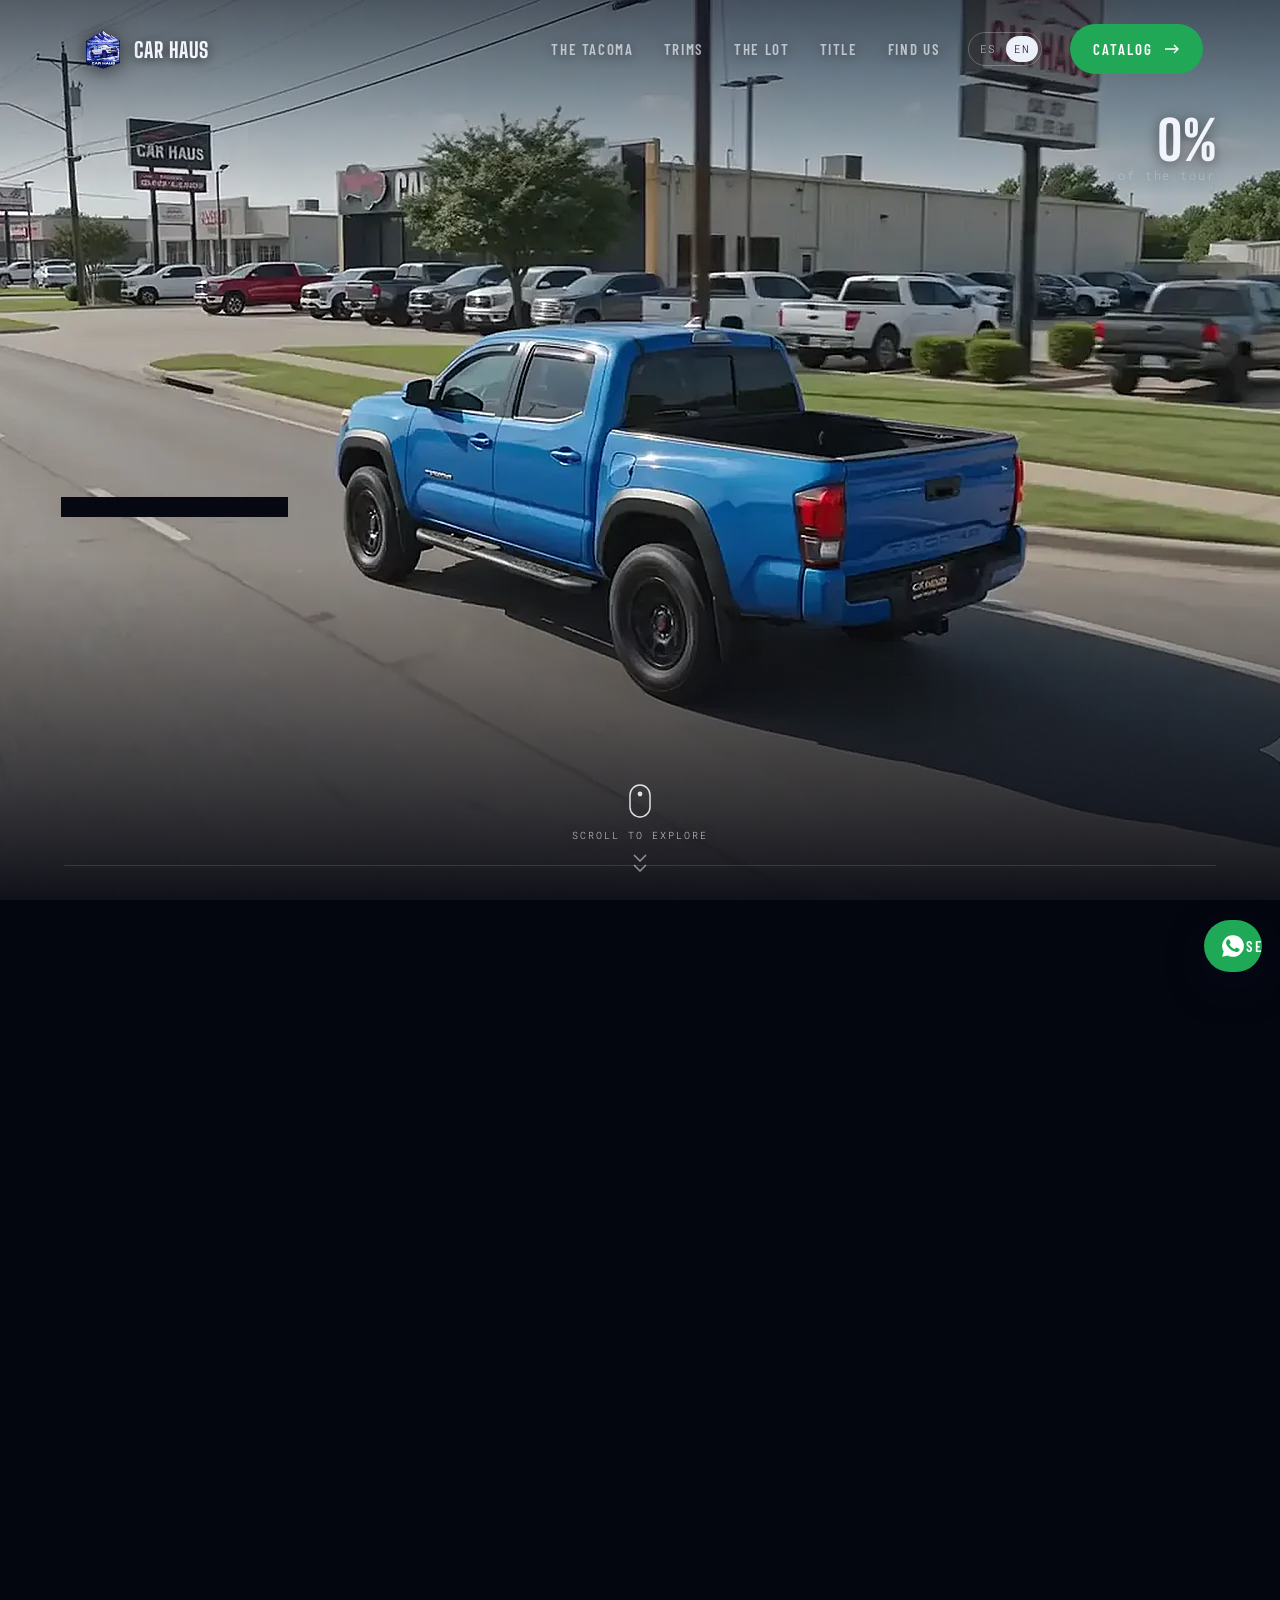
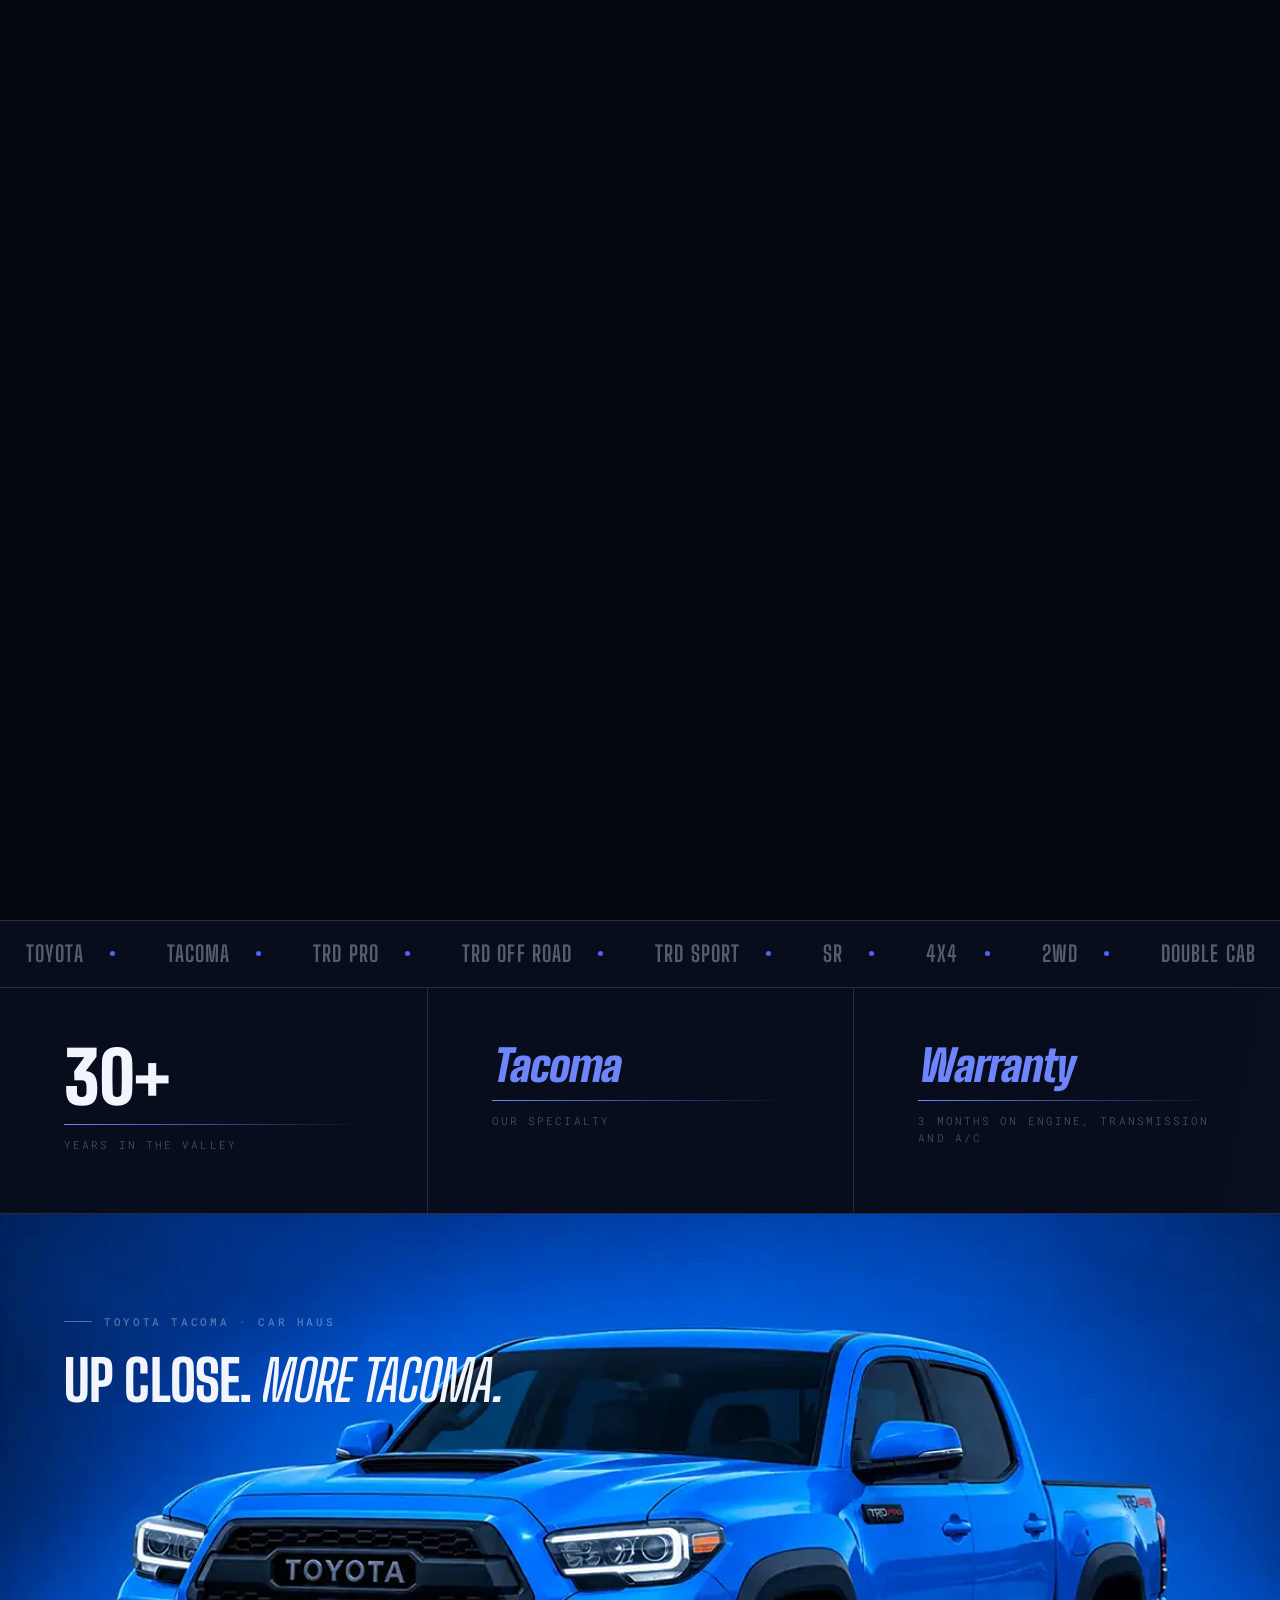
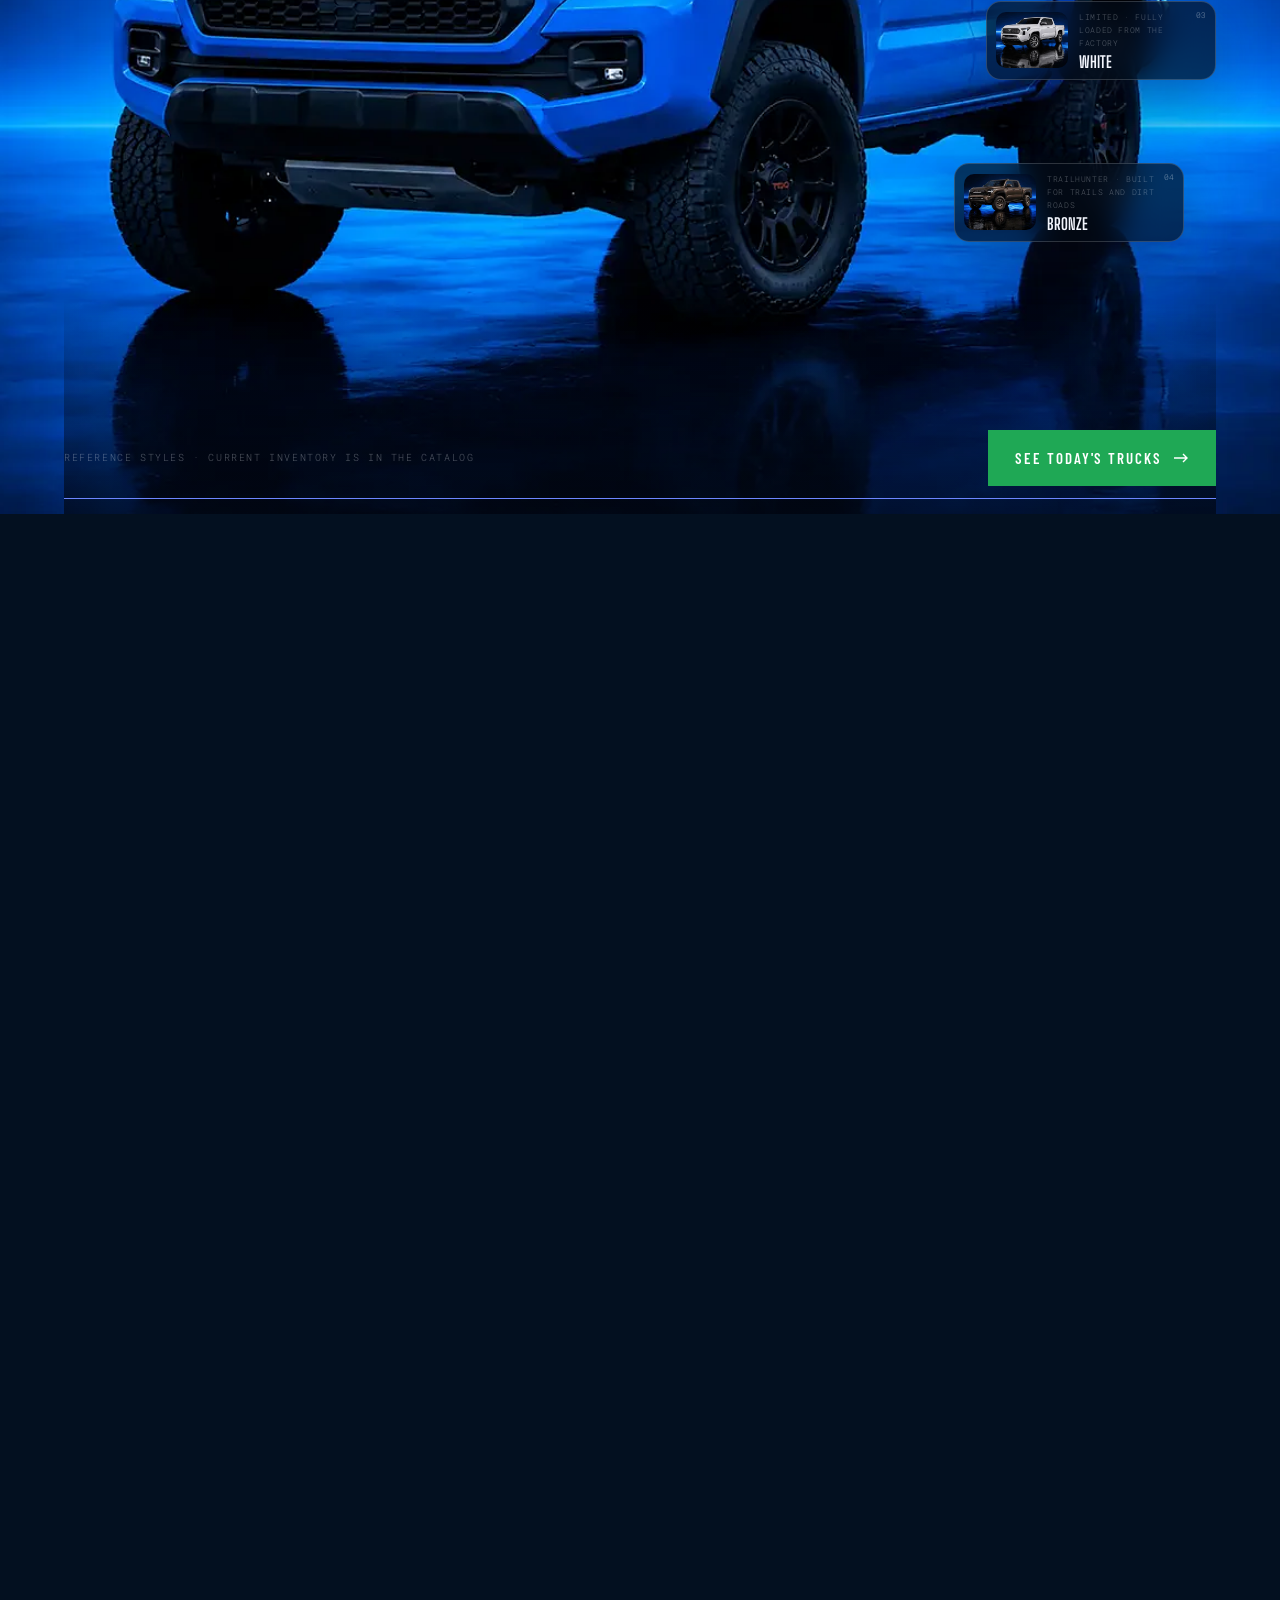
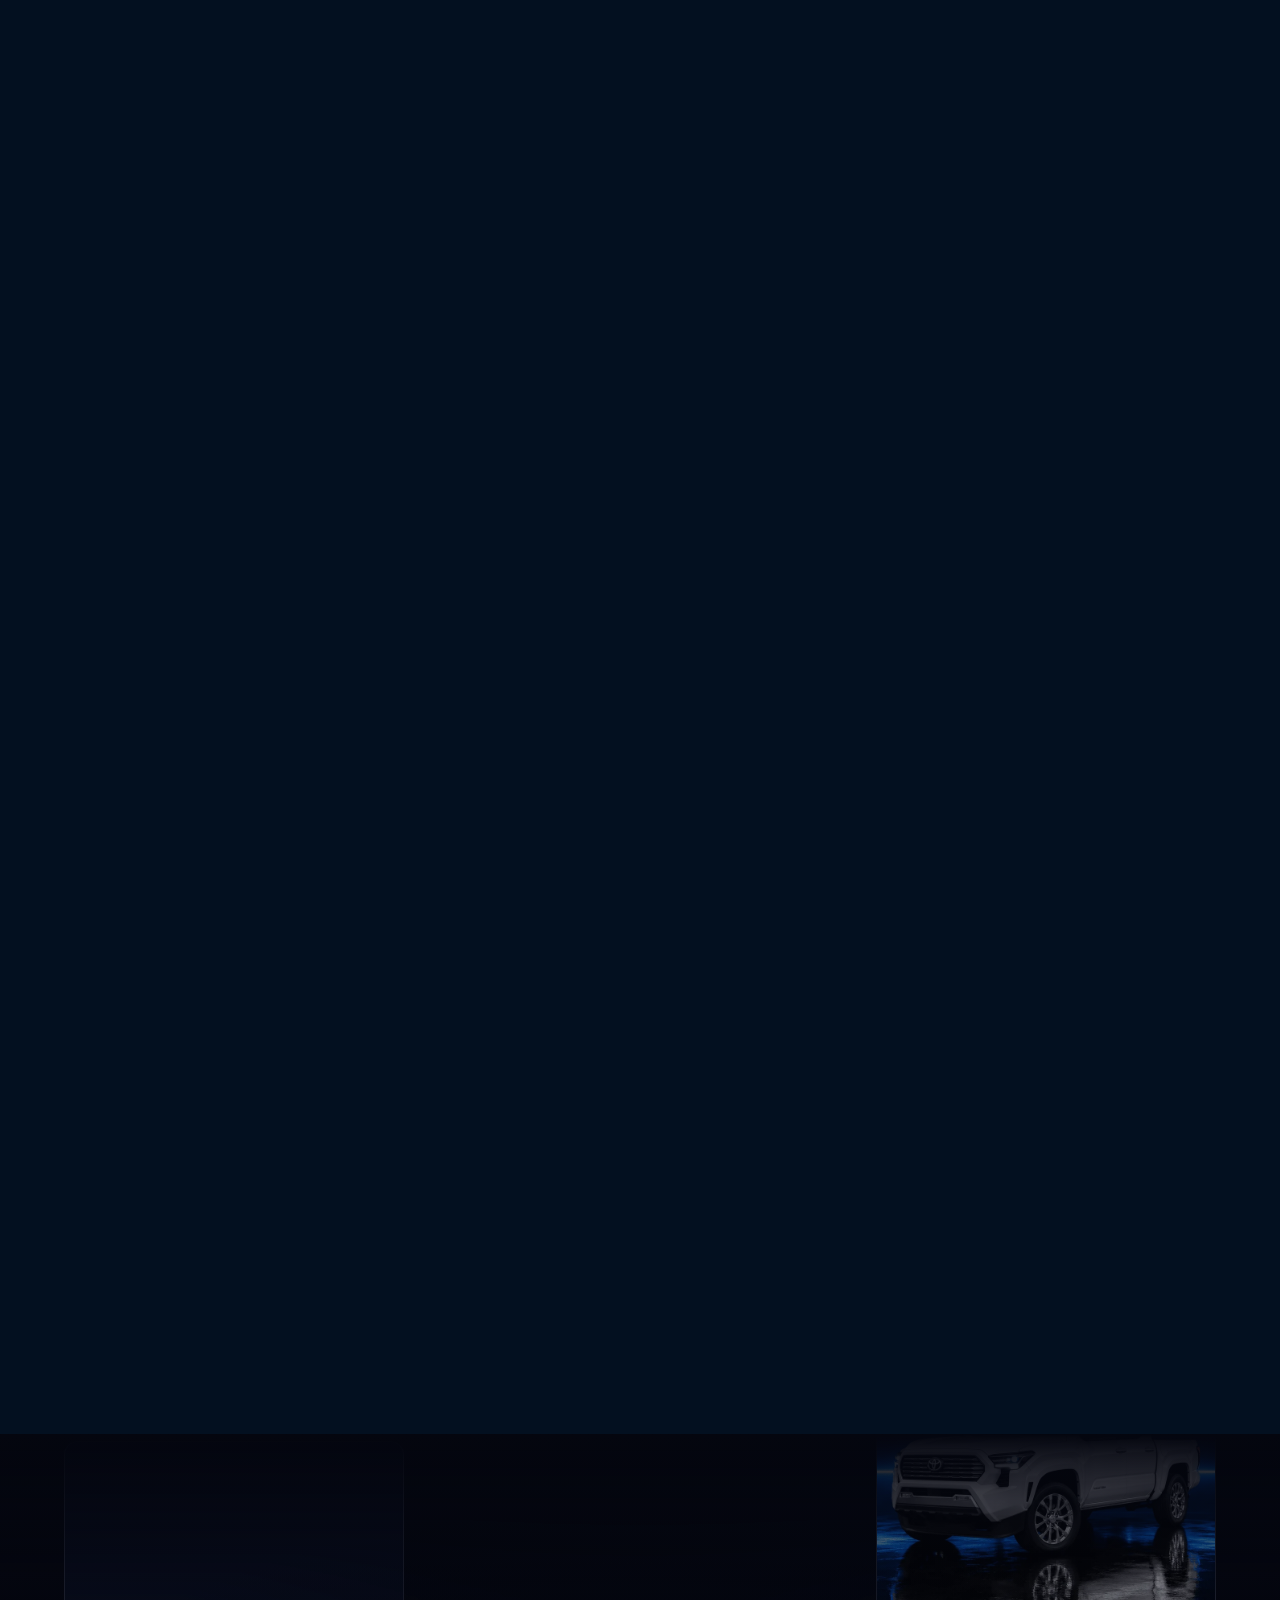
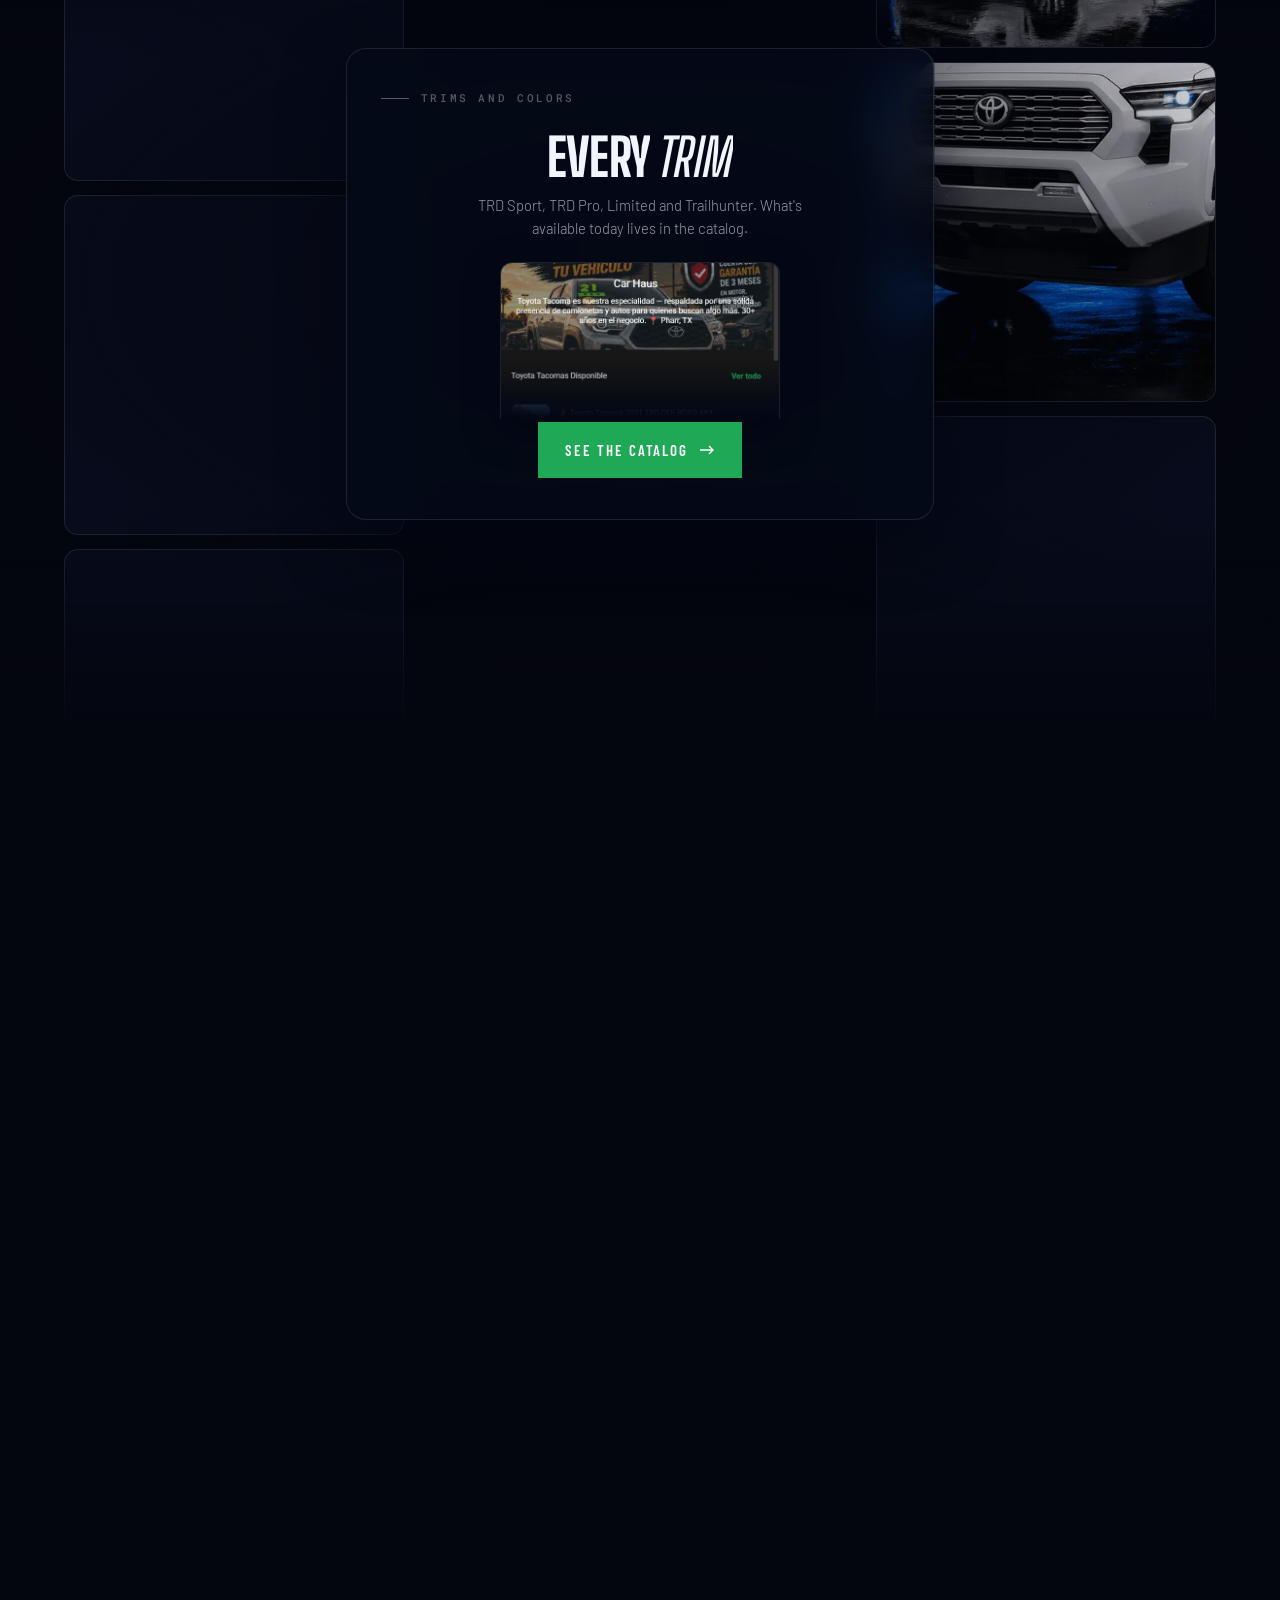
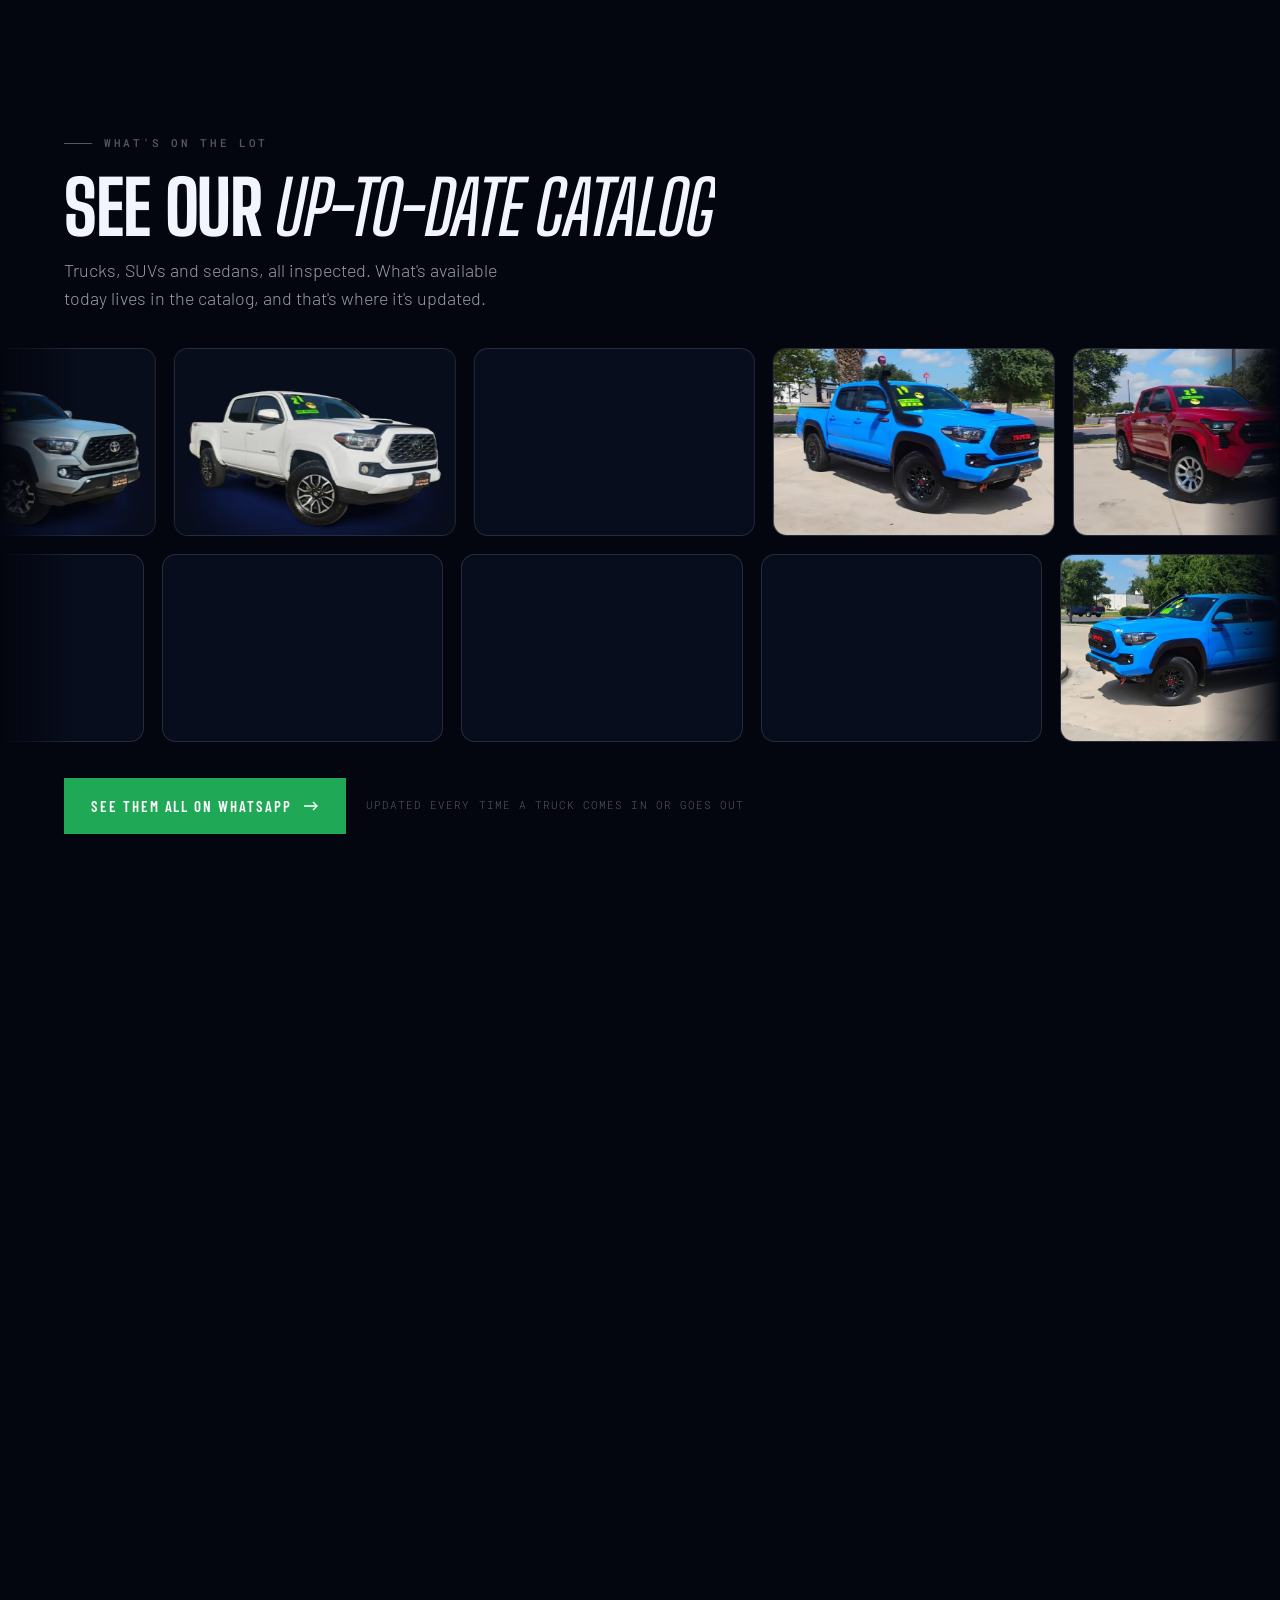
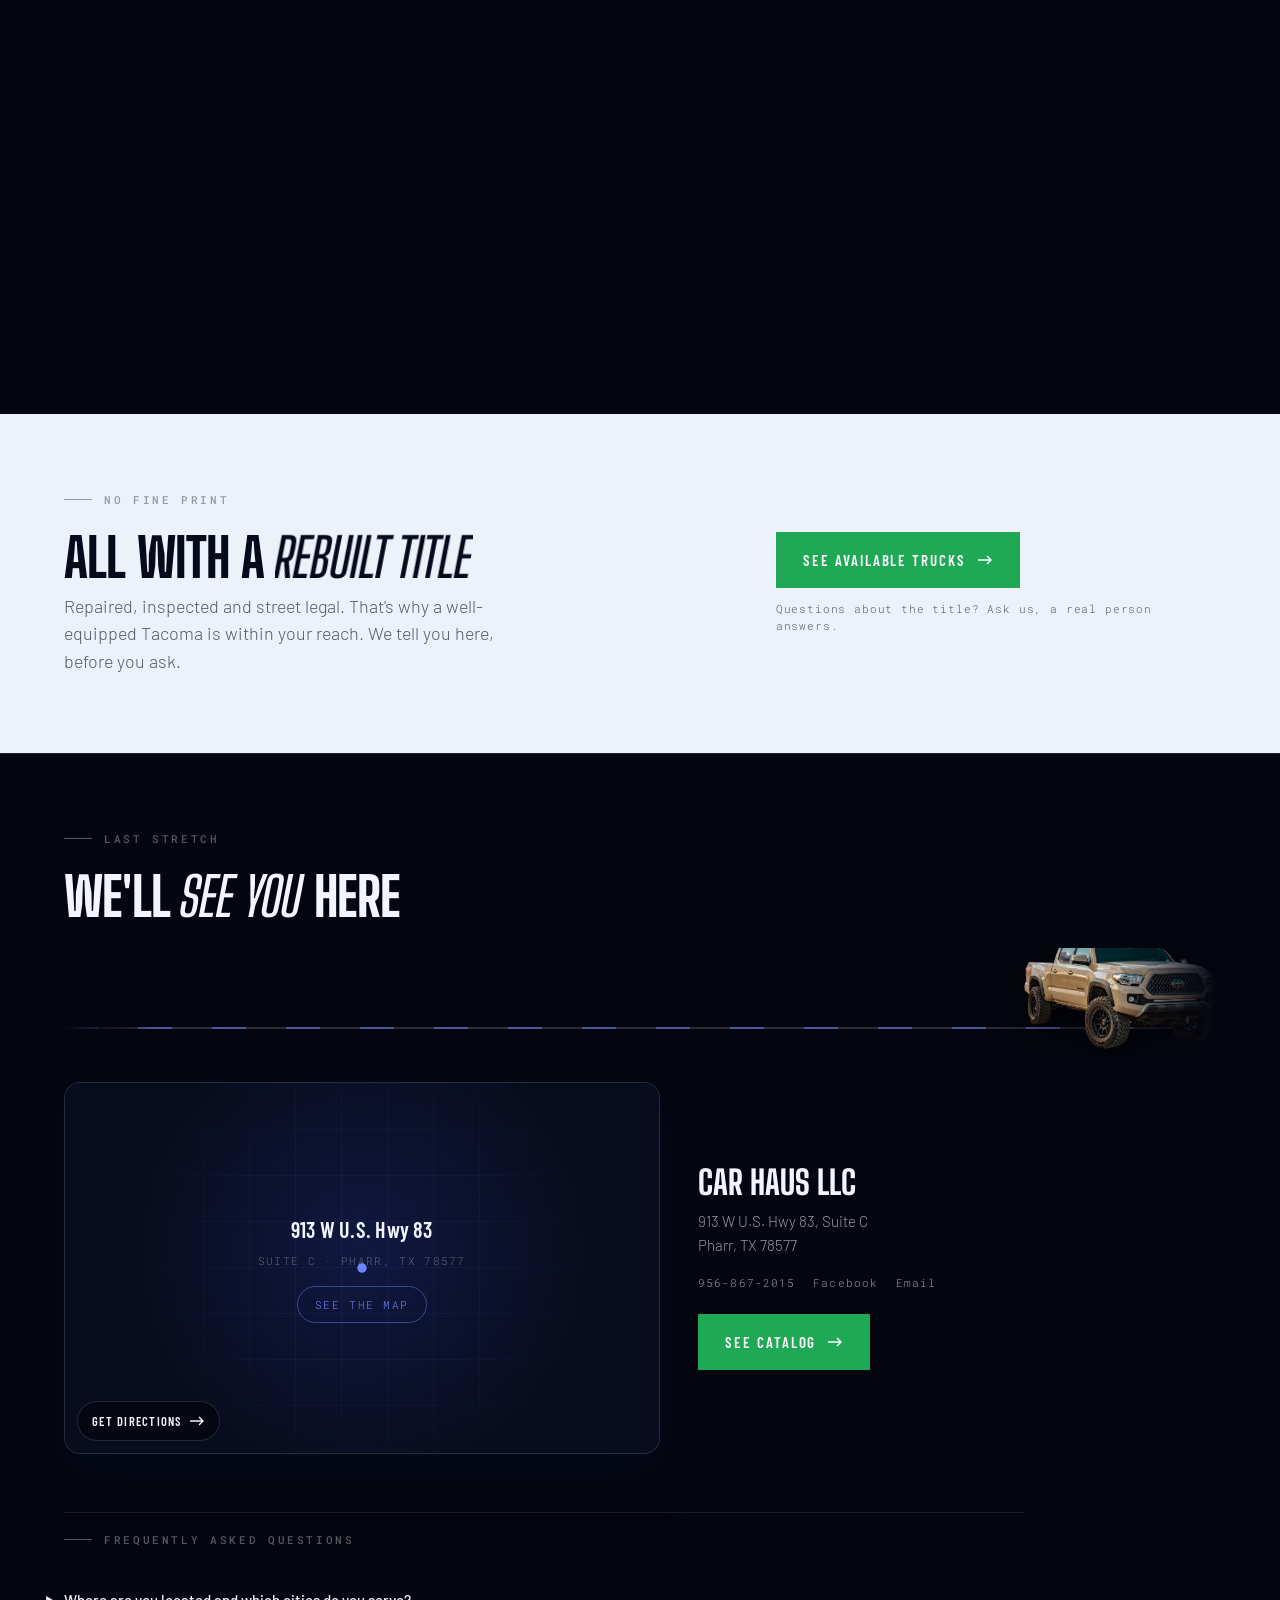
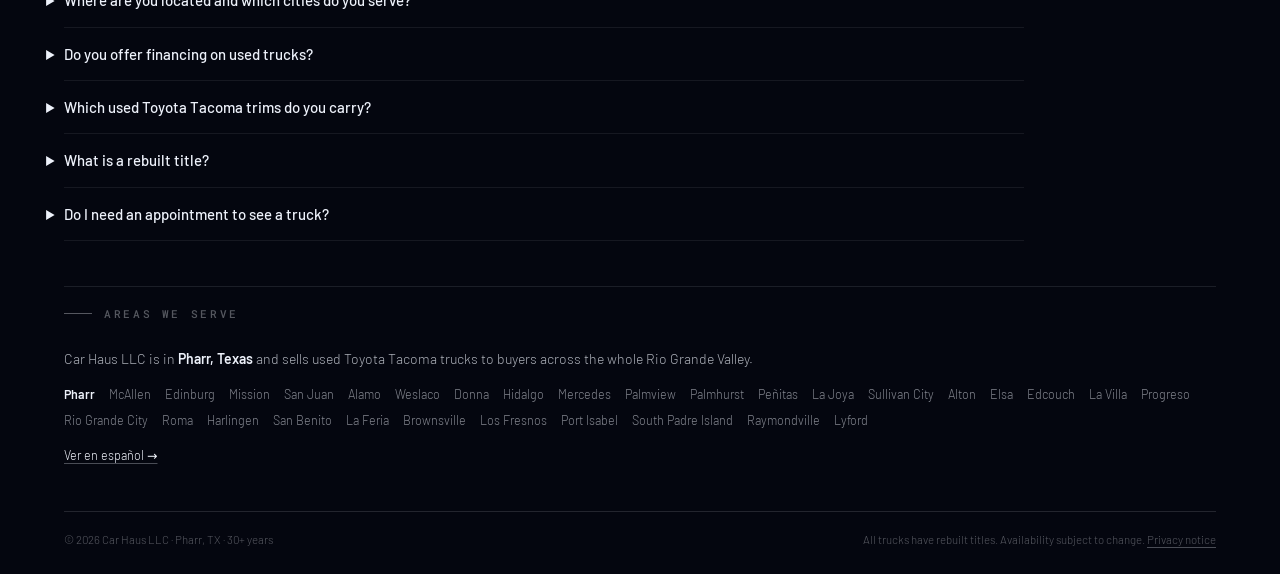
==== commit 1a913f7c: "SEO para IA" ====
--- a/en.html
+++ b/en.html
@@ -283,6 +283,14 @@
     <p>913 W U.S. Hwy 83, Suite C, Pharr, TX 78577 · <a href="tel:+19568672015">956-867-2015</a></p>
     <p>Serving Pharr, McAllen, Edinburg, Mission, San Juan, Alamo, Weslaco, Donna, Hidalgo, Mercedes, La Joya, Rio Grande City, Harlingen, Brownsville and the whole Valley.</p>
     <p lang="es"><a href="/" hreflang="es">Ver en español</a></p>
+    <h2>Do you offer financing?</h2>
+    <p>Yes, with approved credit. You need an ID, proof of income and a down payment.</p>
+    <h2>What is a rebuilt title?</h2>
+    <p>A vehicle that had a salvage title, was repaired and passed the State of Texas inspection. All our trucks have one and we disclose it upfront.</p>
+    <h2>Do you offer a warranty?</h2>
+    <p>Yes, 3 months on engine, transmission and A/C.</p>
+    <h2>Do I need an appointment?</h2>
+    <p>No. Walk in to our lot in Pharr. Today's inventory is in the WhatsApp catalog: https://wa.me/c/19568672015</p>
   </noscript>
   <script src="script.js?v=1788542243"></script>
 </body>
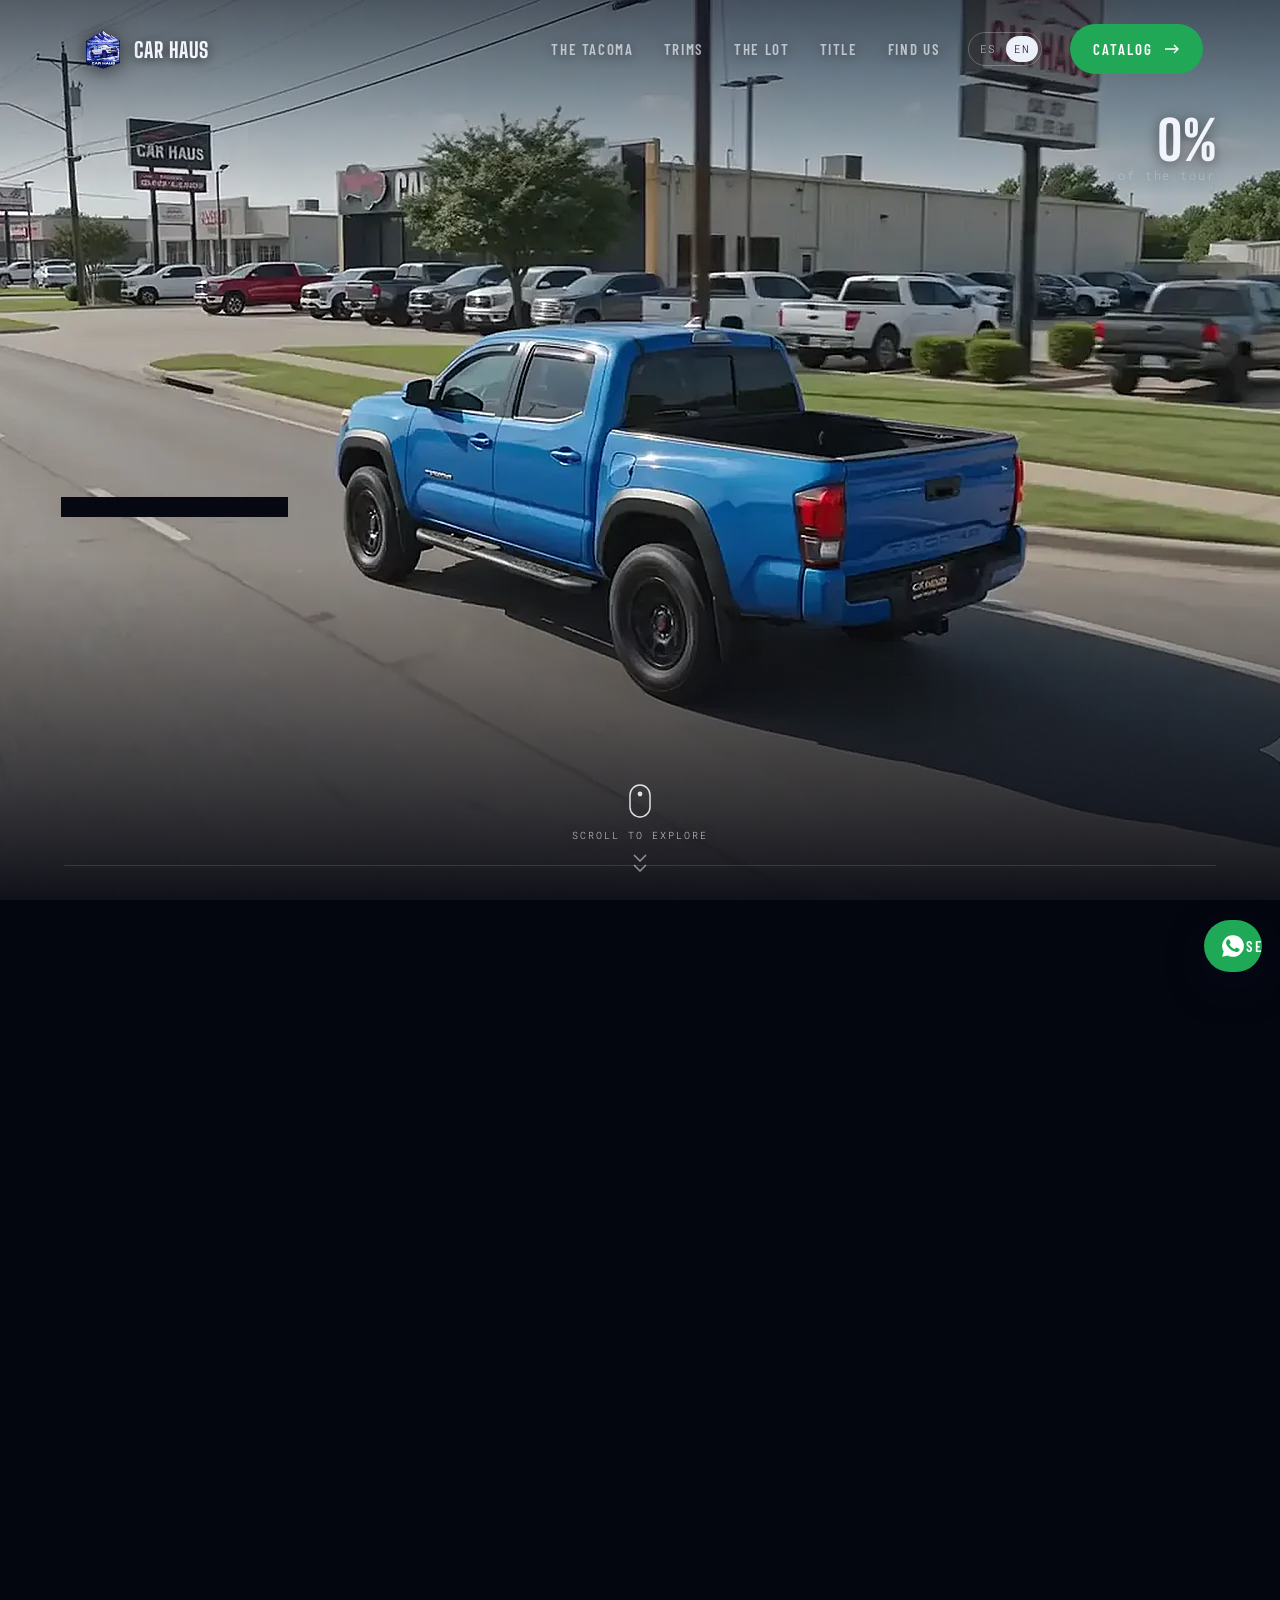
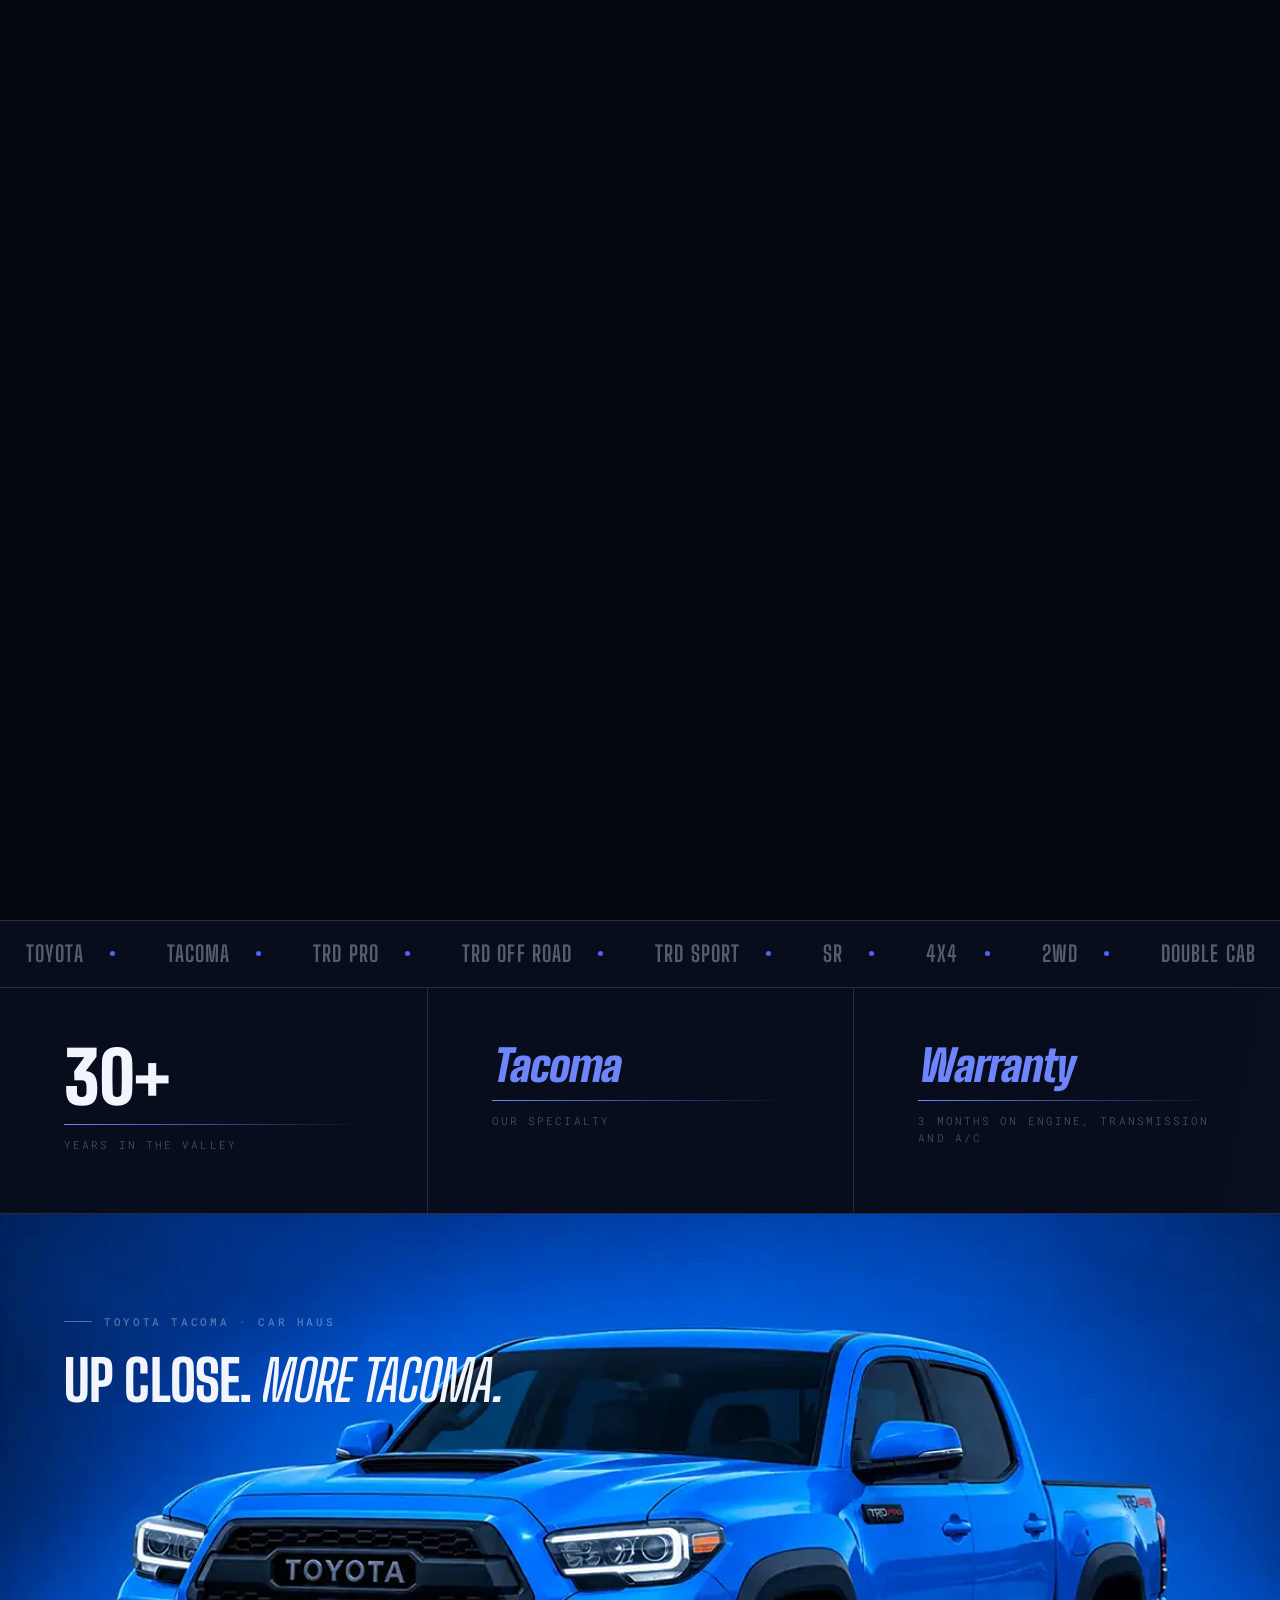
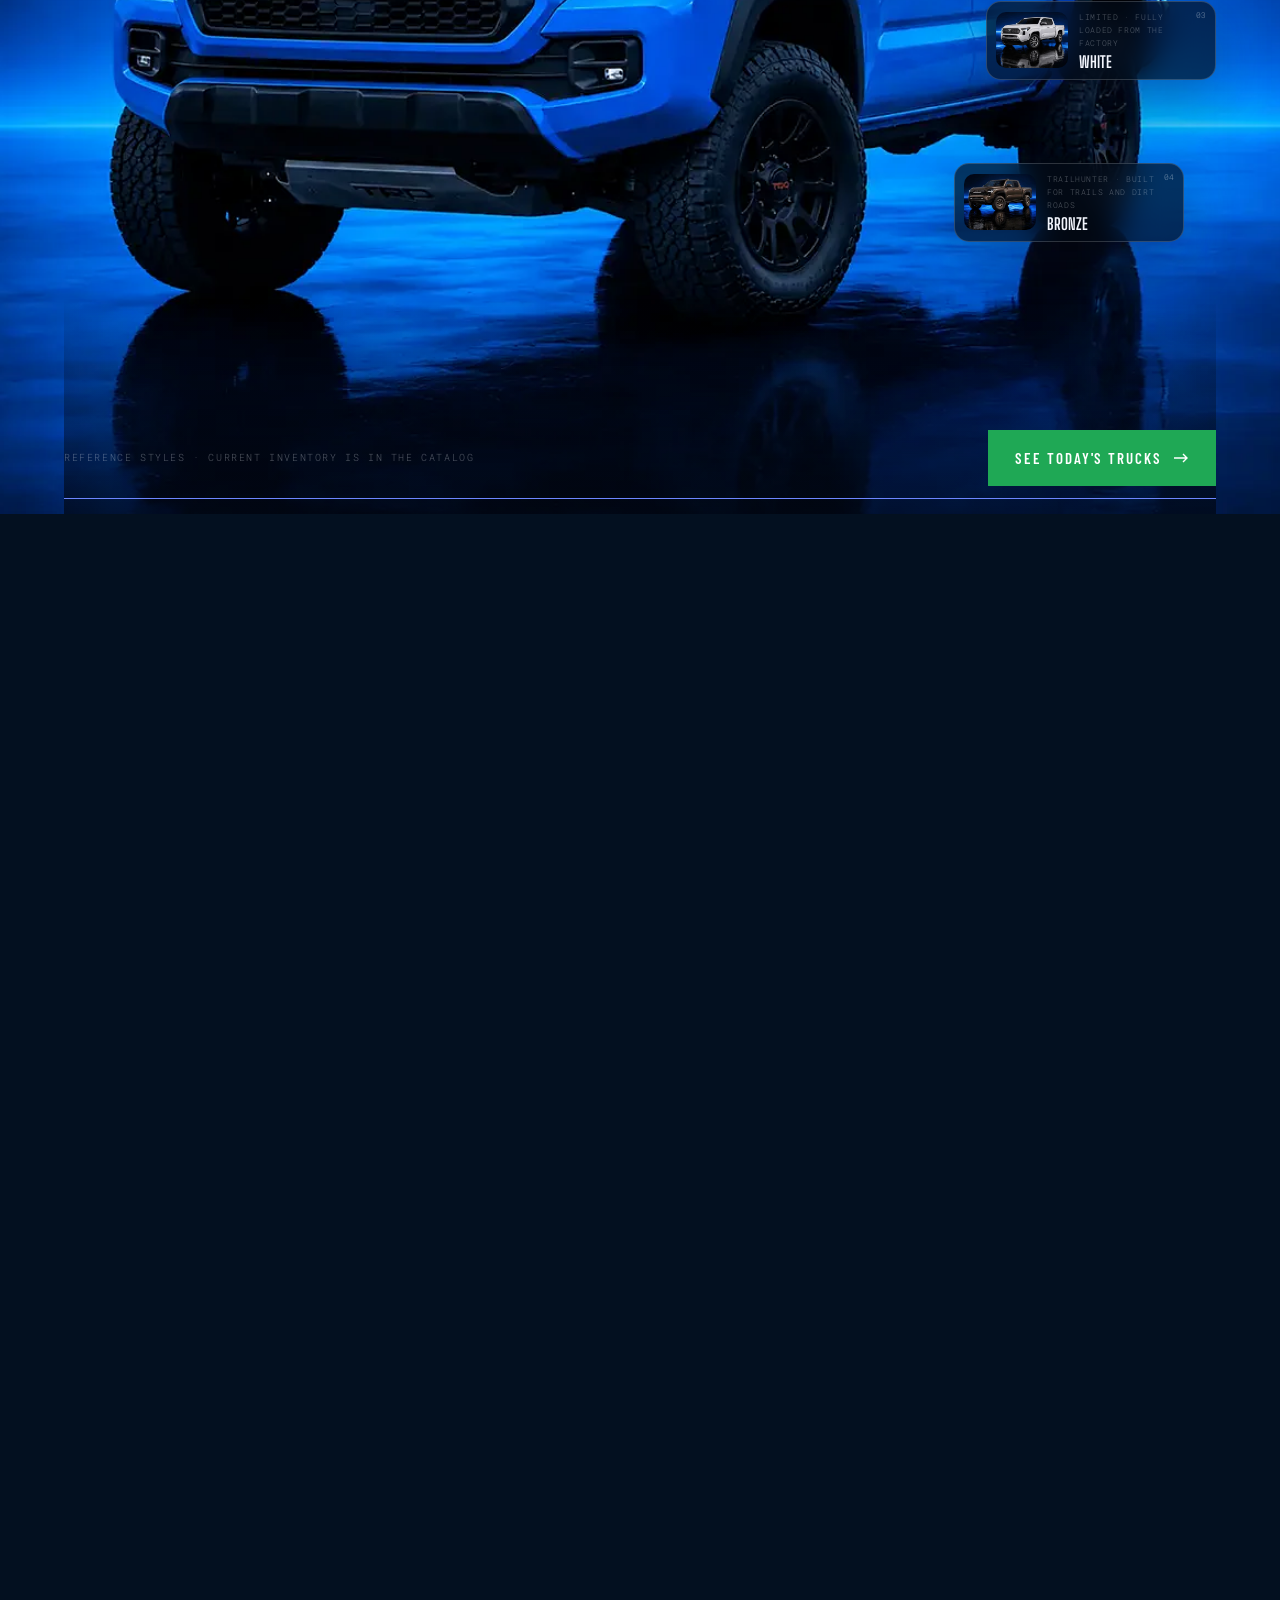
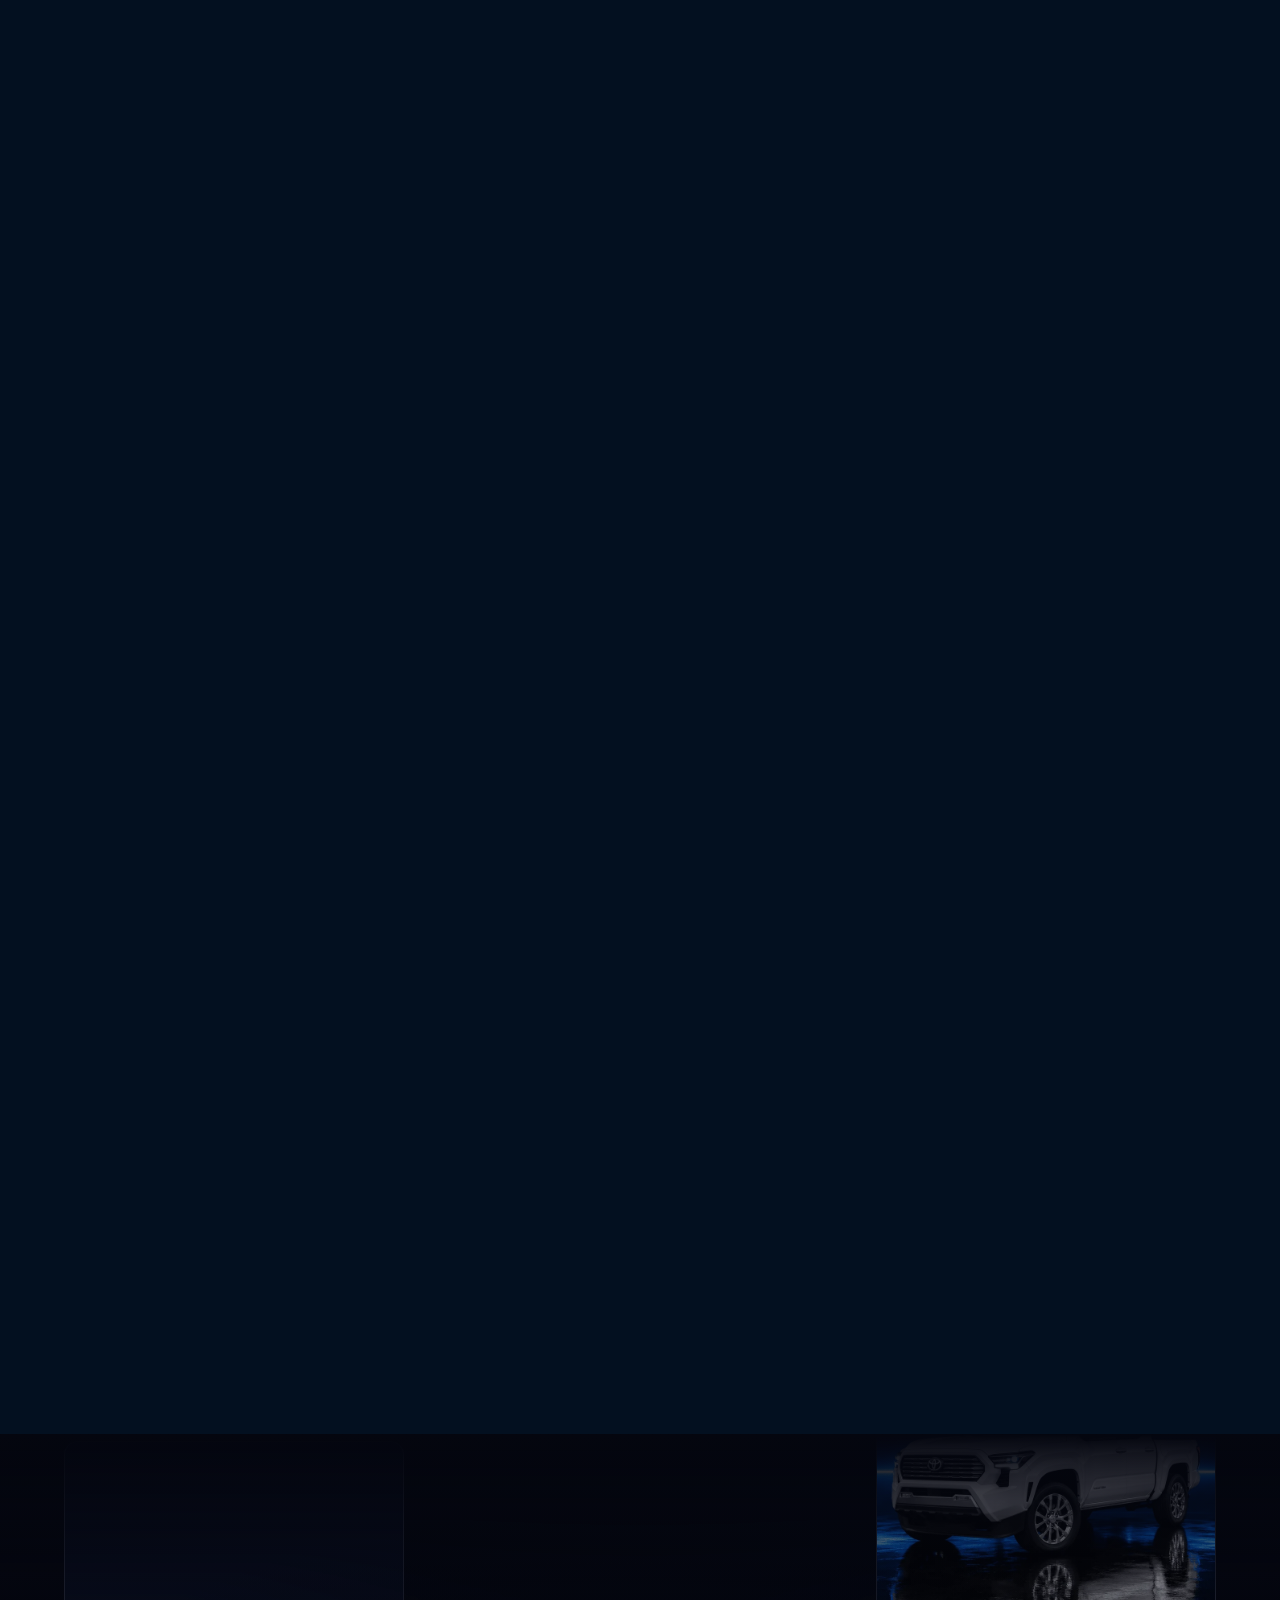
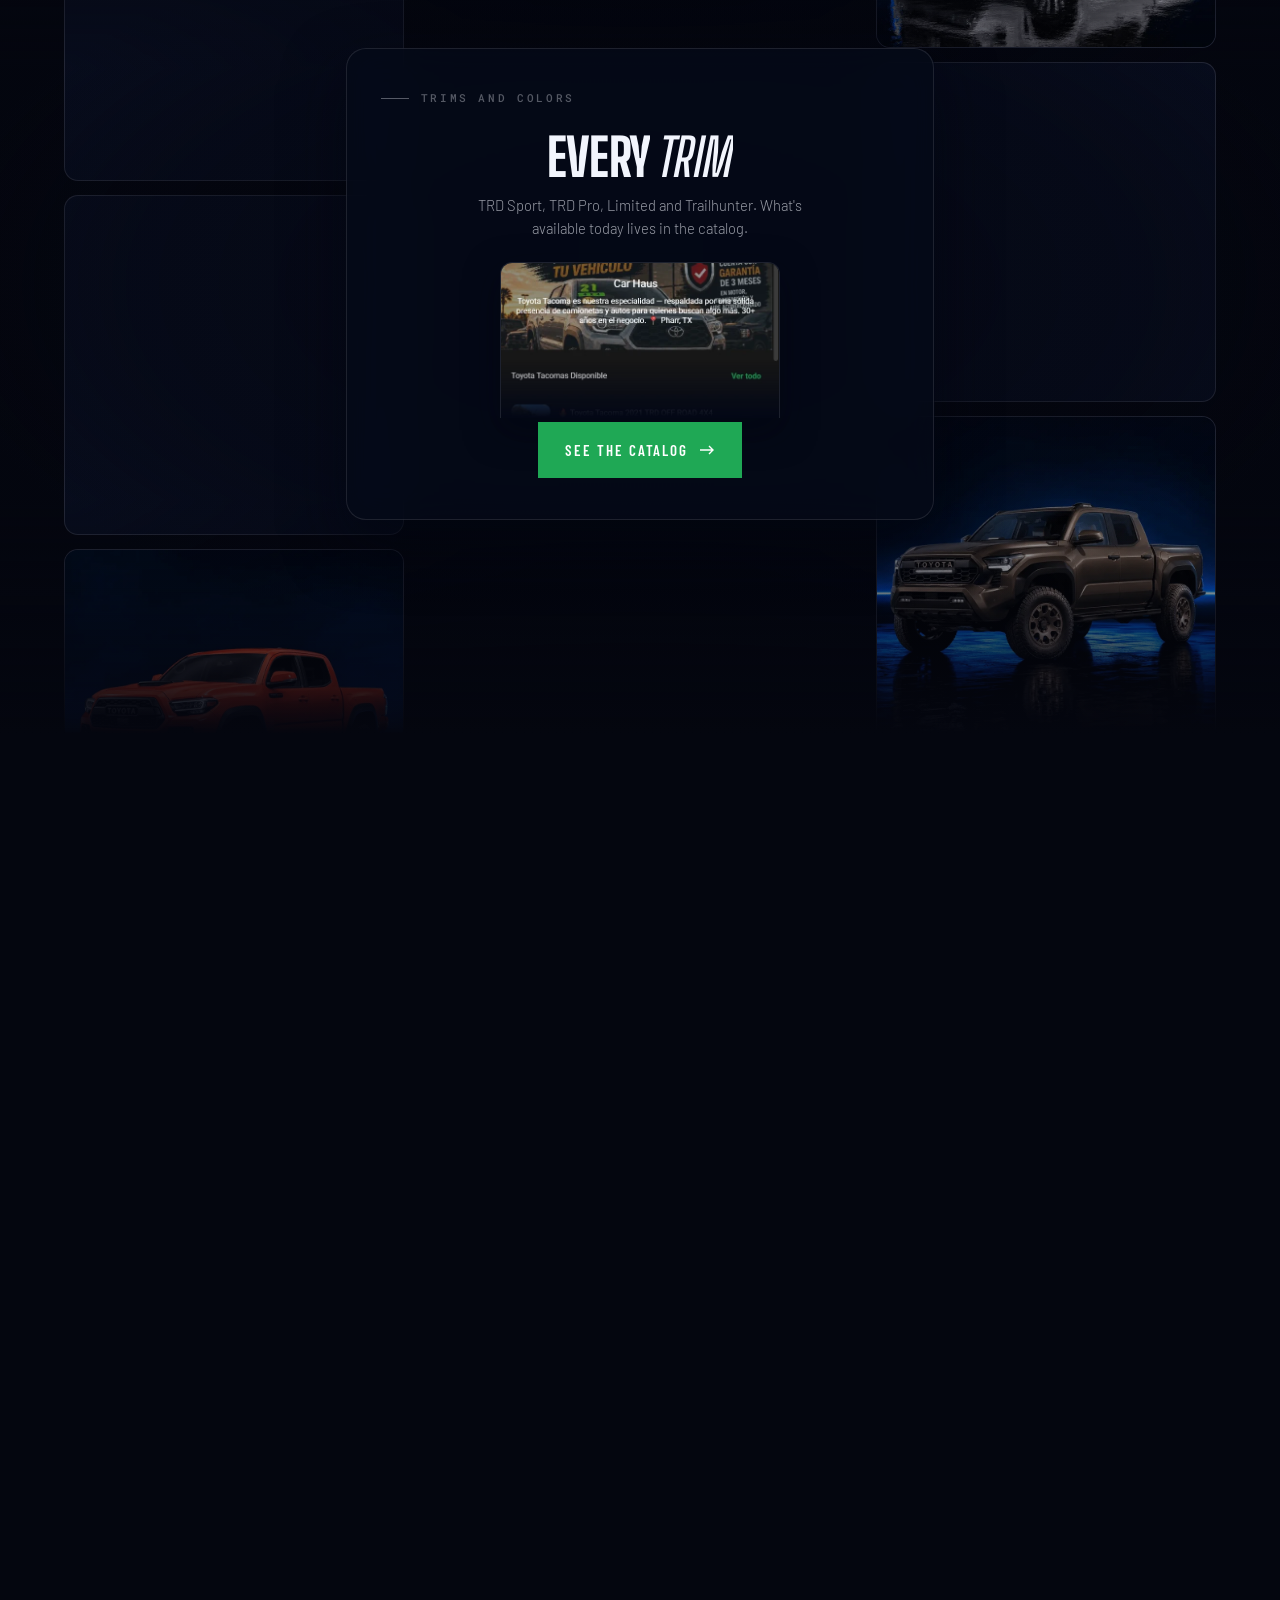
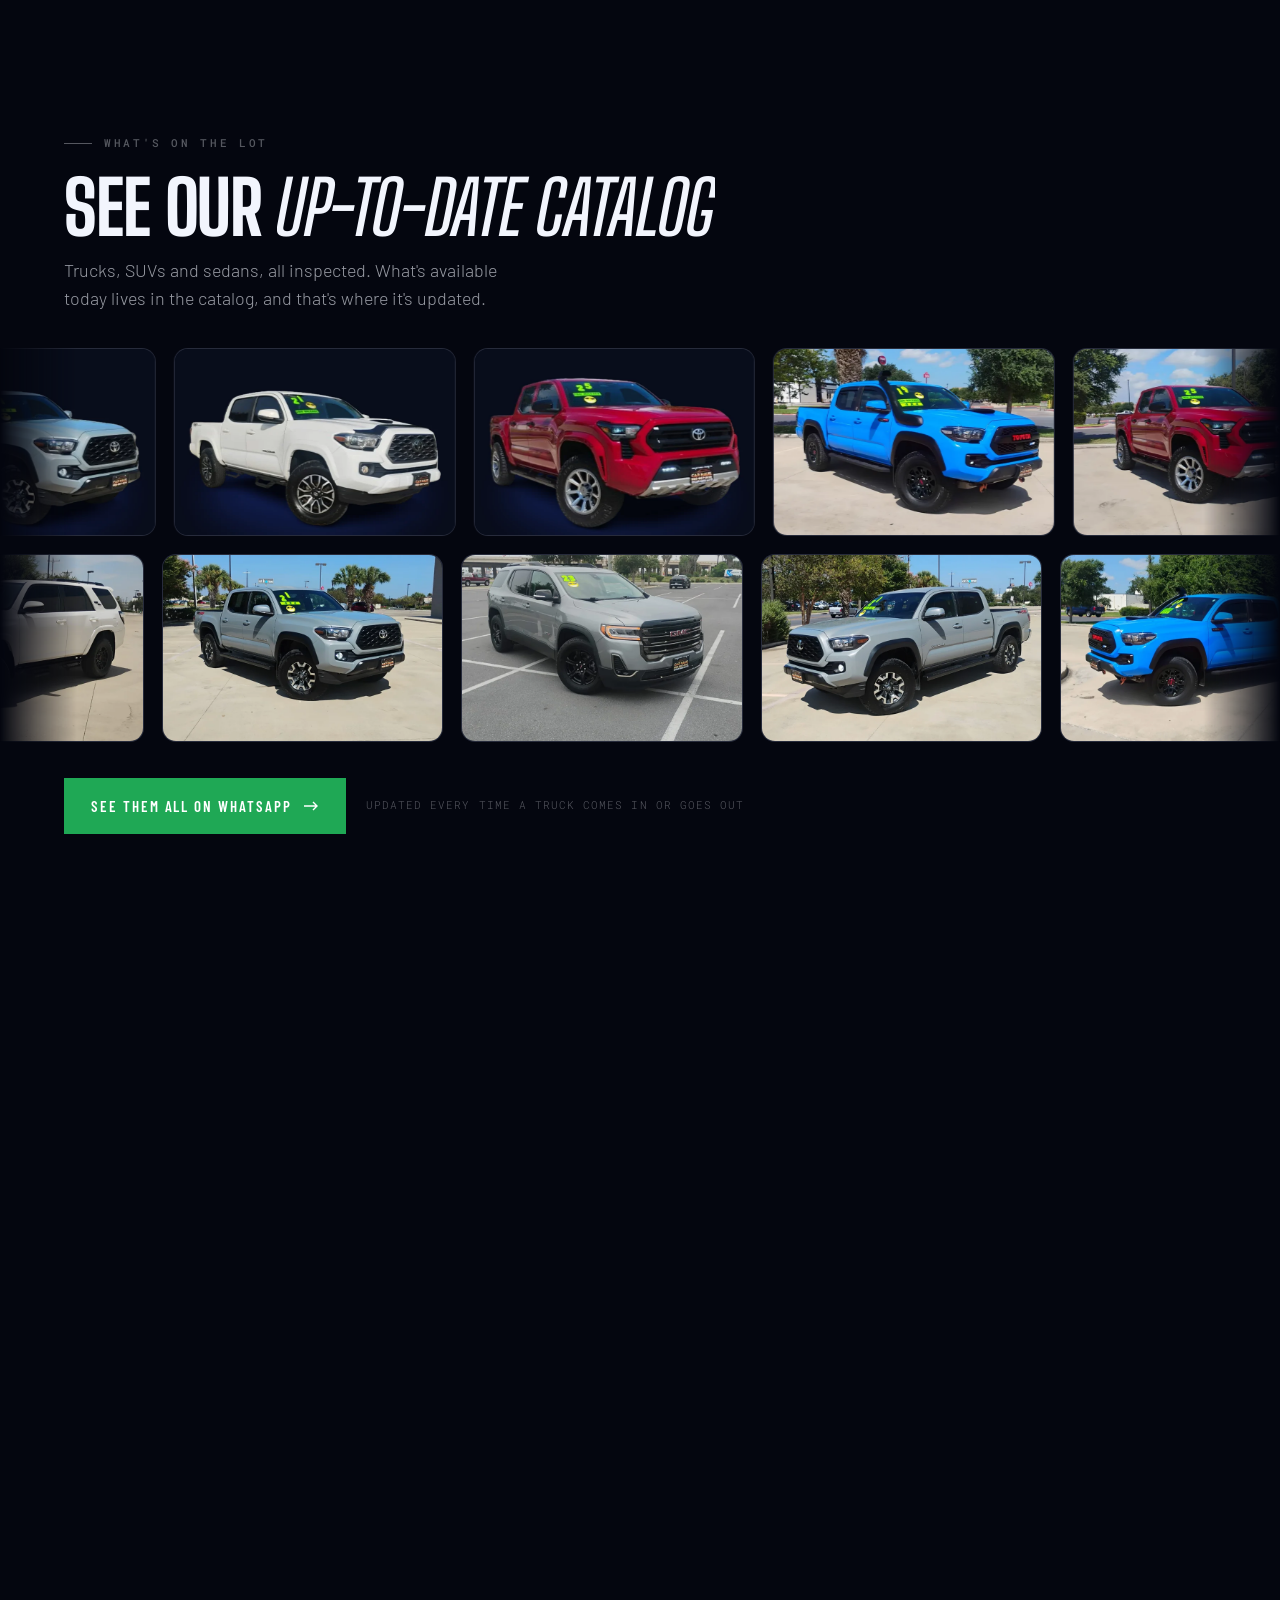
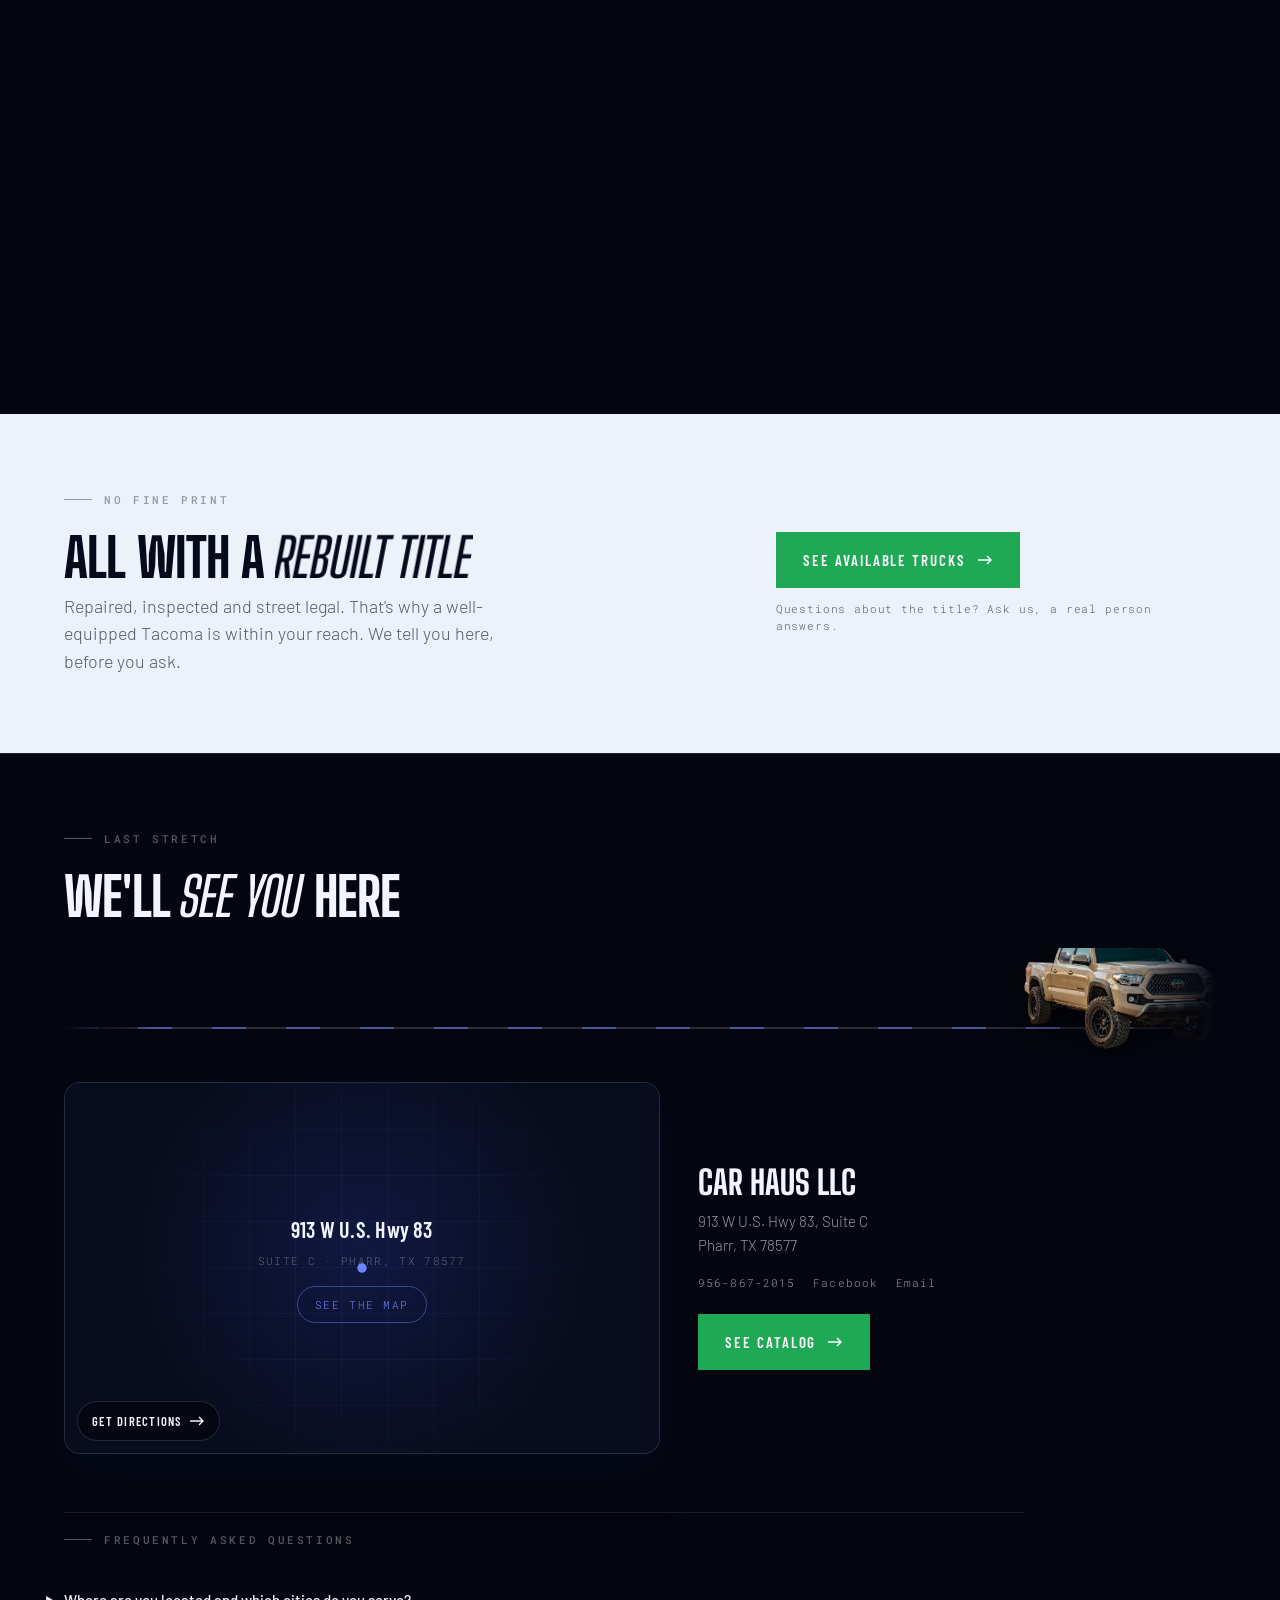
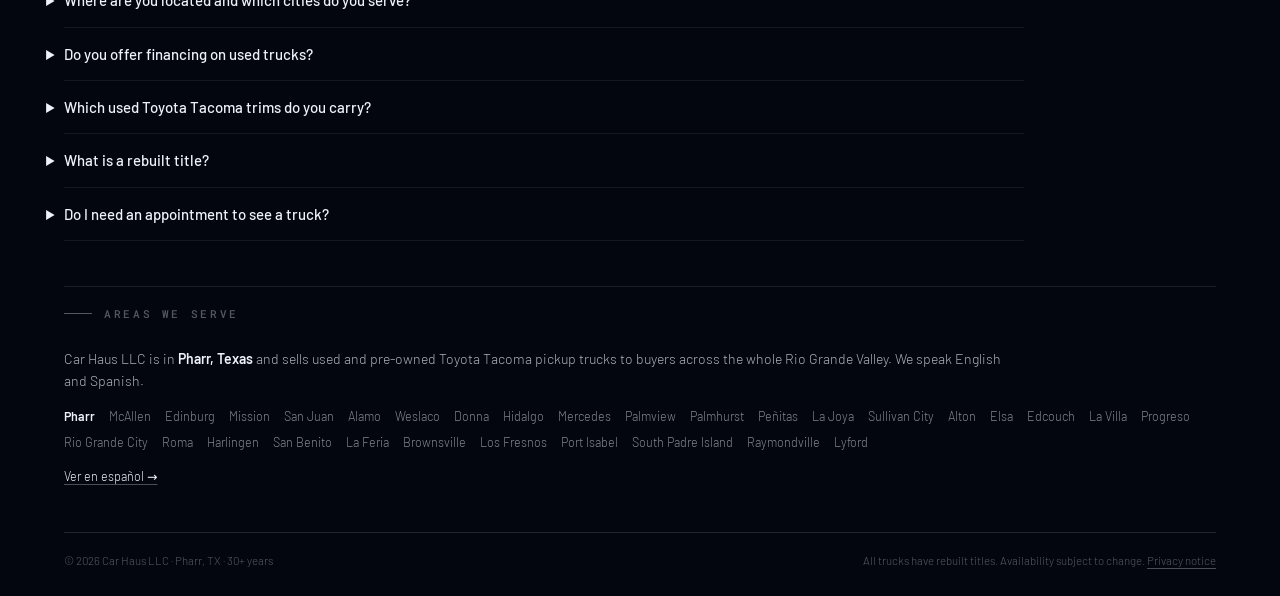
==== commit 1892e5b1: "Palabras clave competencia" ====
--- a/en.html
+++ b/en.html
@@ -4,7 +4,7 @@
 <meta charset="utf-8">
 <meta name="viewport" content="width=device-width, initial-scale=1, viewport-fit=cover">
 <title>Used Toyota Tacoma in Pharr, TX | Car Haus LLC · Used Trucks RGV</title>
-<meta name="description" content="Used Toyota Tacoma trucks in Pharr, TX, minutes from McAllen, Edinburg, Mission, San Juan, Alamo and Weslaco. TRD Pro, TRD Off Road, TRD Sport and SR, inspected, with financing. 30+ years in the Rio Grande Valley.">
+<meta name="description" content="Used and pre-owned pickup trucks: Toyota Tacoma in Pharr, TX, minutes from McAllen, Edinburg, Mission, San Juan, Alamo and Weslaco. TRD Pro, TRD Off Road, TRD Sport and SR, inspected, with financing. 30+ years in the Rio Grande Valley.">
 <meta name="robots" content="index, follow, max-image-preview:large">
 <meta name="geo.region" content="US-TX">
 <meta name="geo.placename" content="Pharr, Texas">
@@ -218,7 +218,7 @@
       "name": "Rio Grande Valley"
     }
   ],
-  "keywords": "used Toyota Tacoma Pharr, used trucks Pharr TX, used trucks McAllen, used Tacoma Edinburg, used Tacoma Mission TX, used car dealer Rio Grande Valley, Tacoma TRD Pro, Tacoma TRD Off Road, truck financing RGV",
+  "keywords": "used Toyota Tacoma Pharr, used trucks Pharr TX, used trucks McAllen, used Tacoma Edinburg, used Tacoma Mission TX, used car dealer Rio Grande Valley, Tacoma TRD Pro, Tacoma TRD Off Road, truck financing RGV, used pickup trucks for sale McAllen TX, used pickup trucks Pharr TX, pre-owned trucks Pharr, used cars trucks and SUVs Pharr, Spanish speaking car dealer McAllen, used truck dealership near me, trocas seminuevas Pharr",
   "sameAs": [
     "https://www.facebook.com/Carhaus2021"
   ]
@@ -291,6 +291,7 @@
     <p>Yes, 3 months on engine, transmission and A/C.</p>
     <h2>Do I need an appointment?</h2>
     <p>No. Walk in to our lot in Pharr. Today's inventory is in the WhatsApp catalog: https://wa.me/c/19568672015</p>
+    <p>We speak Spanish and English · Se habla español.</p>
   </noscript>
   <script src="script.js?v=1788542243"></script>
 </body>
